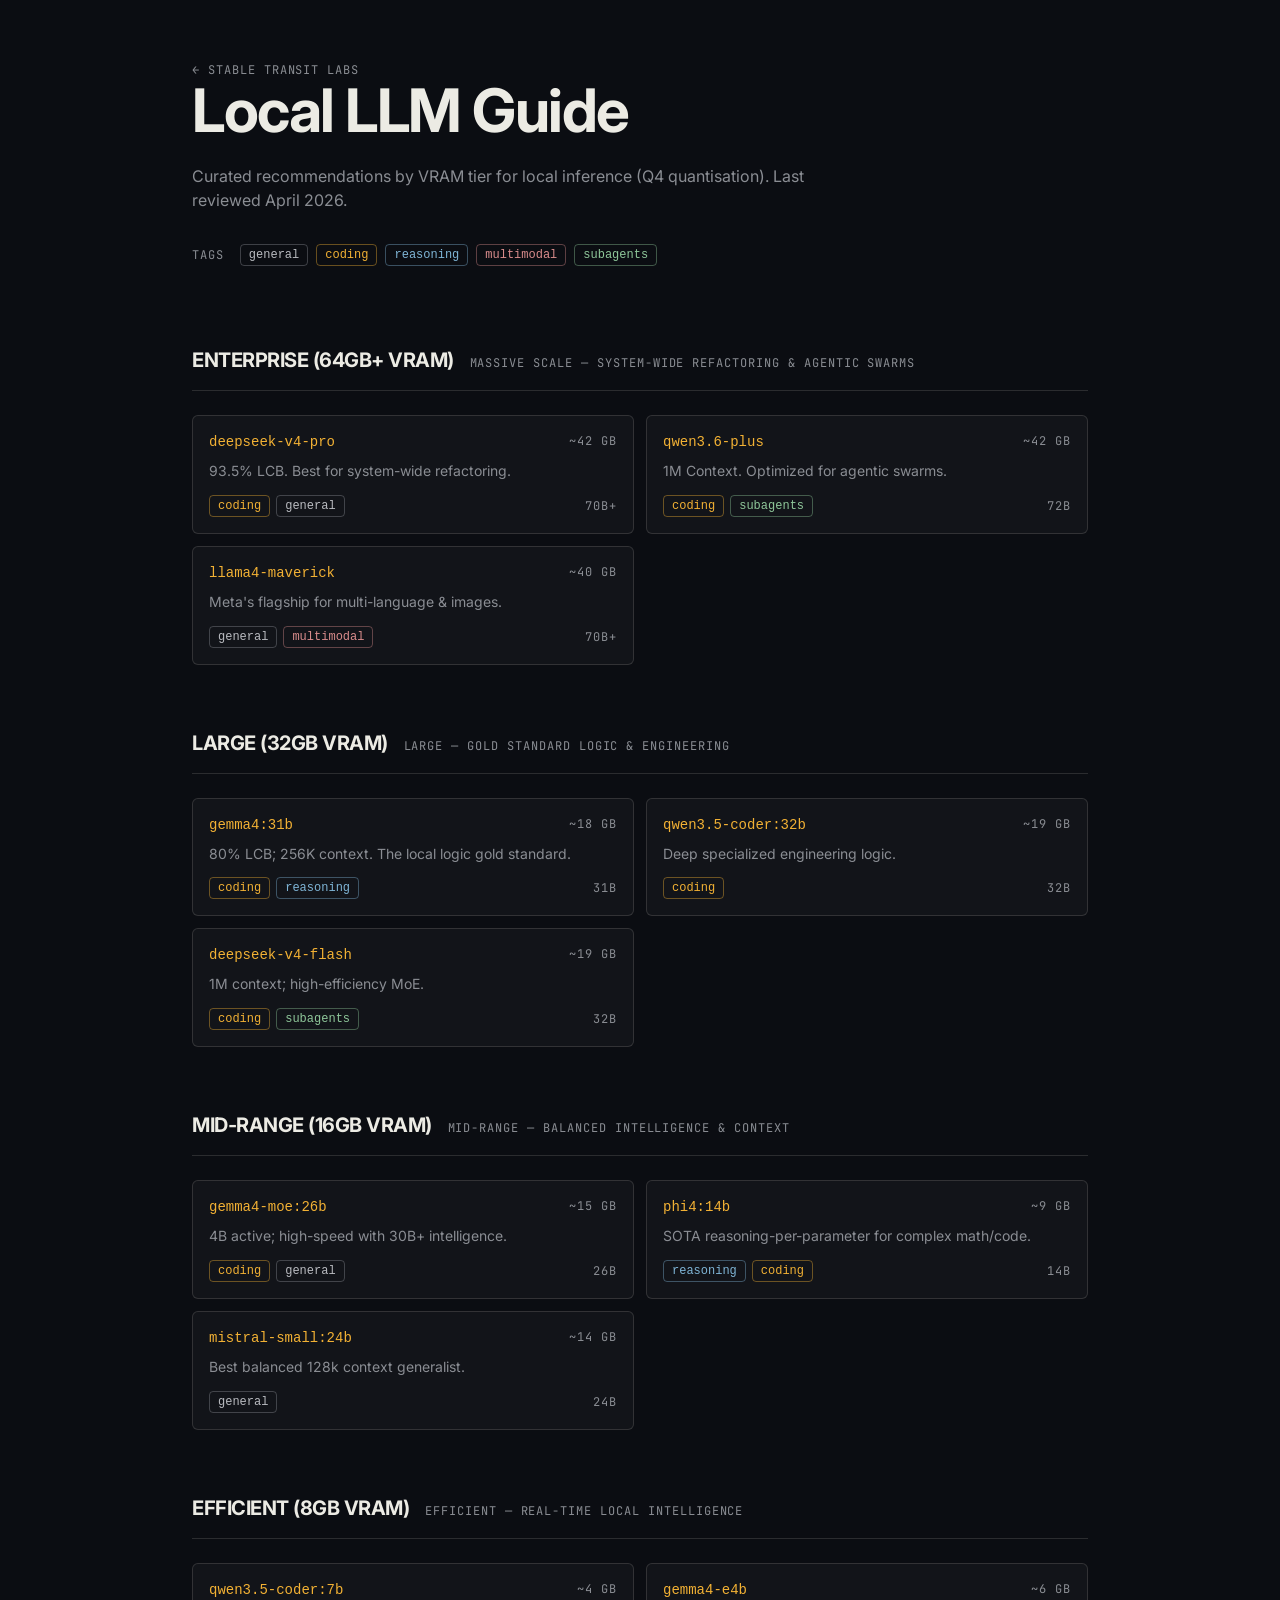
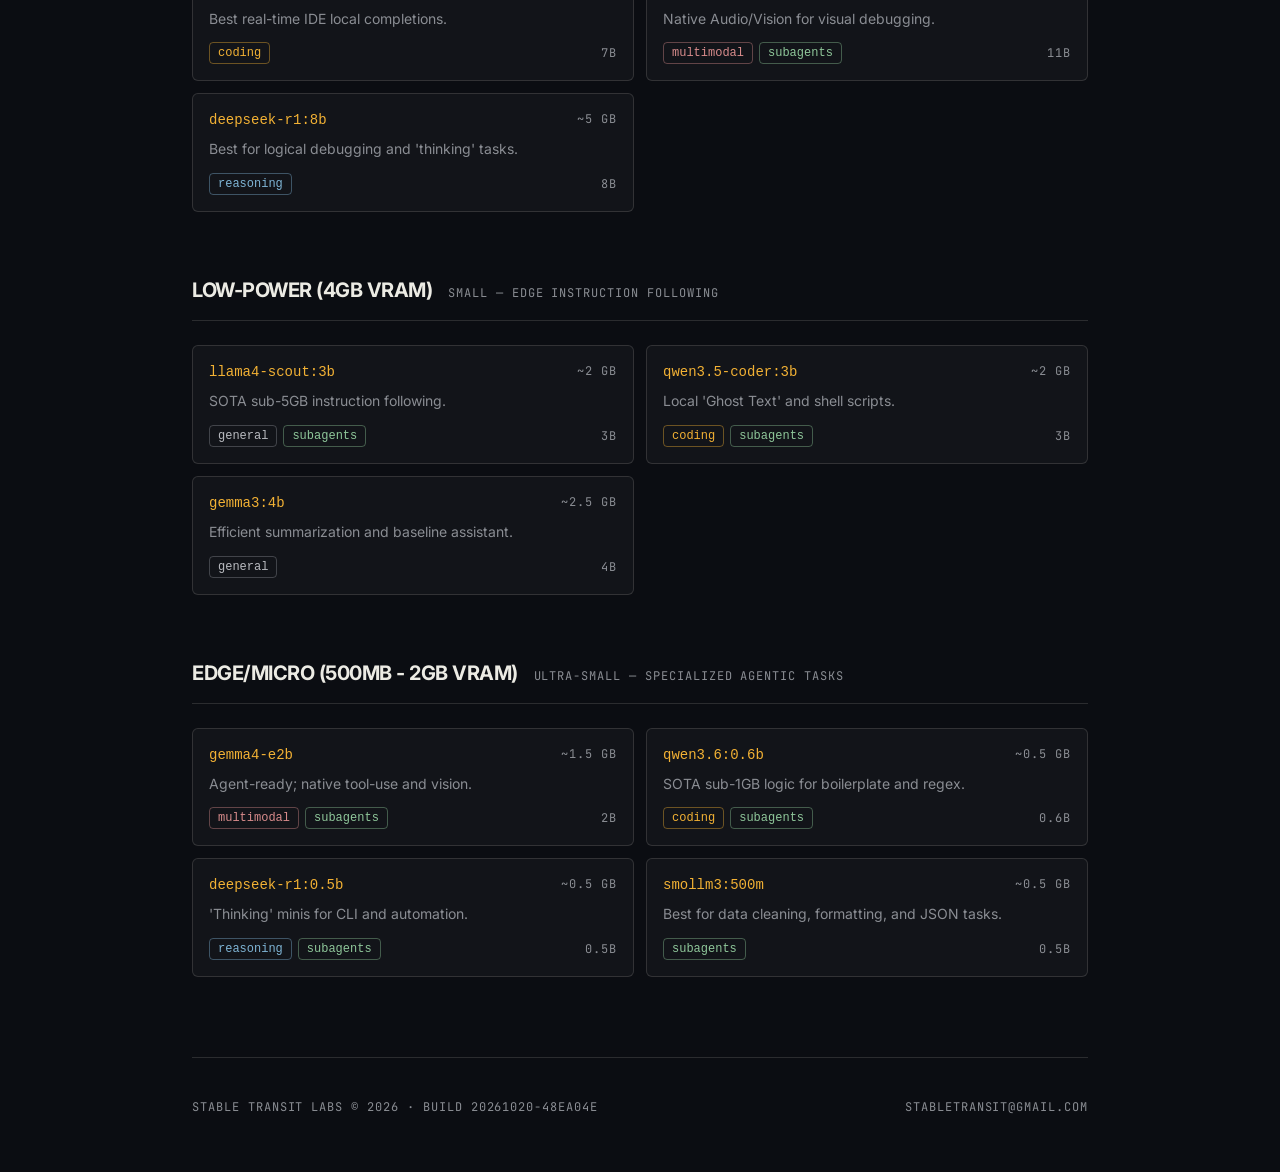
==== guide/index.html @ 754f6720 "deploy: sync from monorepo com-stabletransitlabs/www [ TL;DR ] - small local ai lab front, projects " ====
<!DOCTYPE html><html lang="en"><head><meta name="build" content="20261020-48ea04e"><meta charset="utf-8"><link rel="icon" type="image/svg+xml" href="/favicon.svg"><meta name="viewport" content="width=device-width"><meta name="generator" content="Astro v7.2.0"><title>Local LLM Guide | Stable Transit Labs</title><meta name="description" content="A curated guide to small local language models by VRAM tier, from 0.5 GB edge models to 64 GB+ workstations."><link rel="preconnect" href="https://fonts.googleapis.com"><link rel="preconnect" href="https://fonts.gstatic.com" crossorigin><link href="https://fonts.googleapis.com/css2?family=Inter:wght@400;600;700&family=JetBrains+Mono:wght@400;700&display=swap" rel="stylesheet"><link rel="stylesheet" href="/assets/Base.Bc2Kb2ad.css"></head><body><main class="min-h-screen px-6 py-14"><div class="max-w-4xl mx-auto space-y-20"><header class="space-y-6"><a href="/" class="label hover:text-[var(--amber)]">&larr; Stable Transit Labs</a><h1 class="text-4xl md:text-6xl font-bold tracking-tight">Local LLM Guide</h1><p class="text-[var(--mute)] max-w-2xl">Curated recommendations by VRAM tier for local inference (Q4 quantisation). Last reviewed April 2026.</p><div class="flex flex-wrap items-center gap-2 pt-2"><span class="label mr-2">tags</span><span class="px-2 py-0.5 rounded text-xs font-mono border border-[#8a8d93]/40 text-[#b9bbc0]">general</span><span class="px-2 py-0.5 rounded text-xs font-mono border border-[#f2b134]/40 text-[#f2b134]">coding</span><span class="px-2 py-0.5 rounded text-xs font-mono border border-[#7fb5d6]/40 text-[#7fb5d6]">reasoning</span><span class="px-2 py-0.5 rounded text-xs font-mono border border-[#d98c8c]/40 text-[#d98c8c]">multimodal</span><span class="px-2 py-0.5 rounded text-xs font-mono border border-[#8fc79a]/40 text-[#8fc79a]">subagents</span></div></header><section class="space-y-16"><div class="space-y-6"><div class="flex flex-wrap items-baseline gap-x-4 gap-y-1 border-b border-[var(--line)] pb-4"><h2 class="text-xl font-bold tracking-tight">ENTERPRISE (64GB+ VRAM)</h2><span class="label normal-case">massive scale — system-wide refactoring &amp; agentic swarms</span></div><div class="grid grid-cols-1 md:grid-cols-2 gap-3"><div class="card p-4"><div class="flex items-start justify-between gap-3 mb-2"><code class="font-mono text-sm text-[var(--amber)] break-all">deepseek-v4-pro</code><span class="shrink-0 label">~42 GB</span></div><p class="text-sm text-[var(--mute)] mb-3 leading-relaxed">93.5% LCB. Best for system-wide refactoring.</p><div class="flex items-center justify-between"><div class="flex flex-wrap gap-1.5"><span class="px-2 py-0.5 rounded text-xs font-mono border border-[#f2b134]/40 text-[#f2b134]">coding</span><span class="px-2 py-0.5 rounded text-xs font-mono border border-[#8a8d93]/40 text-[#b9bbc0]">general</span></div><span class="label">70B+</span></div></div><div class="card p-4"><div class="flex items-start justify-between gap-3 mb-2"><code class="font-mono text-sm text-[var(--amber)] break-all">qwen3.6-plus</code><span class="shrink-0 label">~42 GB</span></div><p class="text-sm text-[var(--mute)] mb-3 leading-relaxed">1M Context. Optimized for agentic swarms.</p><div class="flex items-center justify-between"><div class="flex flex-wrap gap-1.5"><span class="px-2 py-0.5 rounded text-xs font-mono border border-[#f2b134]/40 text-[#f2b134]">coding</span><span class="px-2 py-0.5 rounded text-xs font-mono border border-[#8fc79a]/40 text-[#8fc79a]">subagents</span></div><span class="label">72B</span></div></div><div class="card p-4"><div class="flex items-start justify-between gap-3 mb-2"><code class="font-mono text-sm text-[var(--amber)] break-all">llama4-maverick</code><span class="shrink-0 label">~40 GB</span></div><p class="text-sm text-[var(--mute)] mb-3 leading-relaxed">Meta&#39;s flagship for multi-language &amp; images.</p><div class="flex items-center justify-between"><div class="flex flex-wrap gap-1.5"><span class="px-2 py-0.5 rounded text-xs font-mono border border-[#8a8d93]/40 text-[#b9bbc0]">general</span><span class="px-2 py-0.5 rounded text-xs font-mono border border-[#d98c8c]/40 text-[#d98c8c]">multimodal</span></div><span class="label">70B+</span></div></div></div></div><div class="space-y-6"><div class="flex flex-wrap items-baseline gap-x-4 gap-y-1 border-b border-[var(--line)] pb-4"><h2 class="text-xl font-bold tracking-tight">LARGE (32GB VRAM)</h2><span class="label normal-case">large — gold standard logic &amp; engineering</span></div><div class="grid grid-cols-1 md:grid-cols-2 gap-3"><div class="card p-4"><div class="flex items-start justify-between gap-3 mb-2"><code class="font-mono text-sm text-[var(--amber)] break-all">gemma4:31b</code><span class="shrink-0 label">~18 GB</span></div><p class="text-sm text-[var(--mute)] mb-3 leading-relaxed">80% LCB; 256K context. The local logic gold standard.</p><div class="flex items-center justify-between"><div class="flex flex-wrap gap-1.5"><span class="px-2 py-0.5 rounded text-xs font-mono border border-[#f2b134]/40 text-[#f2b134]">coding</span><span class="px-2 py-0.5 rounded text-xs font-mono border border-[#7fb5d6]/40 text-[#7fb5d6]">reasoning</span></div><span class="label">31B</span></div></div><div class="card p-4"><div class="flex items-start justify-between gap-3 mb-2"><code class="font-mono text-sm text-[var(--amber)] break-all">qwen3.5-coder:32b</code><span class="shrink-0 label">~19 GB</span></div><p class="text-sm text-[var(--mute)] mb-3 leading-relaxed">Deep specialized engineering logic.</p><div class="flex items-center justify-between"><div class="flex flex-wrap gap-1.5"><span class="px-2 py-0.5 rounded text-xs font-mono border border-[#f2b134]/40 text-[#f2b134]">coding</span></div><span class="label">32B</span></div></div><div class="card p-4"><div class="flex items-start justify-between gap-3 mb-2"><code class="font-mono text-sm text-[var(--amber)] break-all">deepseek-v4-flash</code><span class="shrink-0 label">~19 GB</span></div><p class="text-sm text-[var(--mute)] mb-3 leading-relaxed">1M context; high-efficiency MoE.</p><div class="flex items-center justify-between"><div class="flex flex-wrap gap-1.5"><span class="px-2 py-0.5 rounded text-xs font-mono border border-[#f2b134]/40 text-[#f2b134]">coding</span><span class="px-2 py-0.5 rounded text-xs font-mono border border-[#8fc79a]/40 text-[#8fc79a]">subagents</span></div><span class="label">32B</span></div></div></div></div><div class="space-y-6"><div class="flex flex-wrap items-baseline gap-x-4 gap-y-1 border-b border-[var(--line)] pb-4"><h2 class="text-xl font-bold tracking-tight">MID-RANGE (16GB VRAM)</h2><span class="label normal-case">mid-range — balanced intelligence &amp; context</span></div><div class="grid grid-cols-1 md:grid-cols-2 gap-3"><div class="card p-4"><div class="flex items-start justify-between gap-3 mb-2"><code class="font-mono text-sm text-[var(--amber)] break-all">gemma4-moe:26b</code><span class="shrink-0 label">~15 GB</span></div><p class="text-sm text-[var(--mute)] mb-3 leading-relaxed">4B active; high-speed with 30B+ intelligence.</p><div class="flex items-center justify-between"><div class="flex flex-wrap gap-1.5"><span class="px-2 py-0.5 rounded text-xs font-mono border border-[#f2b134]/40 text-[#f2b134]">coding</span><span class="px-2 py-0.5 rounded text-xs font-mono border border-[#8a8d93]/40 text-[#b9bbc0]">general</span></div><span class="label">26B</span></div></div><div class="card p-4"><div class="flex items-start justify-between gap-3 mb-2"><code class="font-mono text-sm text-[var(--amber)] break-all">phi4:14b</code><span class="shrink-0 label">~9 GB</span></div><p class="text-sm text-[var(--mute)] mb-3 leading-relaxed">SOTA reasoning-per-parameter for complex math/code.</p><div class="flex items-center justify-between"><div class="flex flex-wrap gap-1.5"><span class="px-2 py-0.5 rounded text-xs font-mono border border-[#7fb5d6]/40 text-[#7fb5d6]">reasoning</span><span class="px-2 py-0.5 rounded text-xs font-mono border border-[#f2b134]/40 text-[#f2b134]">coding</span></div><span class="label">14B</span></div></div><div class="card p-4"><div class="flex items-start justify-between gap-3 mb-2"><code class="font-mono text-sm text-[var(--amber)] break-all">mistral-small:24b</code><span class="shrink-0 label">~14 GB</span></div><p class="text-sm text-[var(--mute)] mb-3 leading-relaxed">Best balanced 128k context generalist.</p><div class="flex items-center justify-between"><div class="flex flex-wrap gap-1.5"><span class="px-2 py-0.5 rounded text-xs font-mono border border-[#8a8d93]/40 text-[#b9bbc0]">general</span></div><span class="label">24B</span></div></div></div></div><div class="space-y-6"><div class="flex flex-wrap items-baseline gap-x-4 gap-y-1 border-b border-[var(--line)] pb-4"><h2 class="text-xl font-bold tracking-tight">EFFICIENT (8GB VRAM)</h2><span class="label normal-case">efficient — real-time local intelligence</span></div><div class="grid grid-cols-1 md:grid-cols-2 gap-3"><div class="card p-4"><div class="flex items-start justify-between gap-3 mb-2"><code class="font-mono text-sm text-[var(--amber)] break-all">qwen3.5-coder:7b</code><span class="shrink-0 label">~4 GB</span></div><p class="text-sm text-[var(--mute)] mb-3 leading-relaxed">Best real-time IDE local completions.</p><div class="flex items-center justify-between"><div class="flex flex-wrap gap-1.5"><span class="px-2 py-0.5 rounded text-xs font-mono border border-[#f2b134]/40 text-[#f2b134]">coding</span></div><span class="label">7B</span></div></div><div class="card p-4"><div class="flex items-start justify-between gap-3 mb-2"><code class="font-mono text-sm text-[var(--amber)] break-all">gemma4-e4b</code><span class="shrink-0 label">~6 GB</span></div><p class="text-sm text-[var(--mute)] mb-3 leading-relaxed">Native Audio/Vision for visual debugging.</p><div class="flex items-center justify-between"><div class="flex flex-wrap gap-1.5"><span class="px-2 py-0.5 rounded text-xs font-mono border border-[#d98c8c]/40 text-[#d98c8c]">multimodal</span><span class="px-2 py-0.5 rounded text-xs font-mono border border-[#8fc79a]/40 text-[#8fc79a]">subagents</span></div><span class="label">11B</span></div></div><div class="card p-4"><div class="flex items-start justify-between gap-3 mb-2"><code class="font-mono text-sm text-[var(--amber)] break-all">deepseek-r1:8b</code><span class="shrink-0 label">~5 GB</span></div><p class="text-sm text-[var(--mute)] mb-3 leading-relaxed">Best for logical debugging and &#39;thinking&#39; tasks.</p><div class="flex items-center justify-between"><div class="flex flex-wrap gap-1.5"><span class="px-2 py-0.5 rounded text-xs font-mono border border-[#7fb5d6]/40 text-[#7fb5d6]">reasoning</span></div><span class="label">8B</span></div></div></div></div><div class="space-y-6"><div class="flex flex-wrap items-baseline gap-x-4 gap-y-1 border-b border-[var(--line)] pb-4"><h2 class="text-xl font-bold tracking-tight">LOW-POWER (4GB VRAM)</h2><span class="label normal-case">small — edge instruction following</span></div><div class="grid grid-cols-1 md:grid-cols-2 gap-3"><div class="card p-4"><div class="flex items-start justify-between gap-3 mb-2"><code class="font-mono text-sm text-[var(--amber)] break-all">llama4-scout:3b</code><span class="shrink-0 label">~2 GB</span></div><p class="text-sm text-[var(--mute)] mb-3 leading-relaxed">SOTA sub-5GB instruction following.</p><div class="flex items-center justify-between"><div class="flex flex-wrap gap-1.5"><span class="px-2 py-0.5 rounded text-xs font-mono border border-[#8a8d93]/40 text-[#b9bbc0]">general</span><span class="px-2 py-0.5 rounded text-xs font-mono border border-[#8fc79a]/40 text-[#8fc79a]">subagents</span></div><span class="label">3B</span></div></div><div class="card p-4"><div class="flex items-start justify-between gap-3 mb-2"><code class="font-mono text-sm text-[var(--amber)] break-all">qwen3.5-coder:3b</code><span class="shrink-0 label">~2 GB</span></div><p class="text-sm text-[var(--mute)] mb-3 leading-relaxed">Local &#39;Ghost Text&#39; and shell scripts.</p><div class="flex items-center justify-between"><div class="flex flex-wrap gap-1.5"><span class="px-2 py-0.5 rounded text-xs font-mono border border-[#f2b134]/40 text-[#f2b134]">coding</span><span class="px-2 py-0.5 rounded text-xs font-mono border border-[#8fc79a]/40 text-[#8fc79a]">subagents</span></div><span class="label">3B</span></div></div><div class="card p-4"><div class="flex items-start justify-between gap-3 mb-2"><code class="font-mono text-sm text-[var(--amber)] break-all">gemma3:4b</code><span class="shrink-0 label">~2.5 GB</span></div><p class="text-sm text-[var(--mute)] mb-3 leading-relaxed">Efficient summarization and baseline assistant.</p><div class="flex items-center justify-between"><div class="flex flex-wrap gap-1.5"><span class="px-2 py-0.5 rounded text-xs font-mono border border-[#8a8d93]/40 text-[#b9bbc0]">general</span></div><span class="label">4B</span></div></div></div></div><div class="space-y-6"><div class="flex flex-wrap items-baseline gap-x-4 gap-y-1 border-b border-[var(--line)] pb-4"><h2 class="text-xl font-bold tracking-tight">EDGE/MICRO (500MB - 2GB VRAM)</h2><span class="label normal-case">ultra-small — specialized agentic tasks</span></div><div class="grid grid-cols-1 md:grid-cols-2 gap-3"><div class="card p-4"><div class="flex items-start justify-between gap-3 mb-2"><code class="font-mono text-sm text-[var(--amber)] break-all">gemma4-e2b</code><span class="shrink-0 label">~1.5 GB</span></div><p class="text-sm text-[var(--mute)] mb-3 leading-relaxed">Agent-ready; native tool-use and vision.</p><div class="flex items-center justify-between"><div class="flex flex-wrap gap-1.5"><span class="px-2 py-0.5 rounded text-xs font-mono border border-[#d98c8c]/40 text-[#d98c8c]">multimodal</span><span class="px-2 py-0.5 rounded text-xs font-mono border border-[#8fc79a]/40 text-[#8fc79a]">subagents</span></div><span class="label">2B</span></div></div><div class="card p-4"><div class="flex items-start justify-between gap-3 mb-2"><code class="font-mono text-sm text-[var(--amber)] break-all">qwen3.6:0.6b</code><span class="shrink-0 label">~0.5 GB</span></div><p class="text-sm text-[var(--mute)] mb-3 leading-relaxed">SOTA sub-1GB logic for boilerplate and regex.</p><div class="flex items-center justify-between"><div class="flex flex-wrap gap-1.5"><span class="px-2 py-0.5 rounded text-xs font-mono border border-[#f2b134]/40 text-[#f2b134]">coding</span><span class="px-2 py-0.5 rounded text-xs font-mono border border-[#8fc79a]/40 text-[#8fc79a]">subagents</span></div><span class="label">0.6B</span></div></div><div class="card p-4"><div class="flex items-start justify-between gap-3 mb-2"><code class="font-mono text-sm text-[var(--amber)] break-all">deepseek-r1:0.5b</code><span class="shrink-0 label">~0.5 GB</span></div><p class="text-sm text-[var(--mute)] mb-3 leading-relaxed">&#39;Thinking&#39; minis for CLI and automation.</p><div class="flex items-center justify-between"><div class="flex flex-wrap gap-1.5"><span class="px-2 py-0.5 rounded text-xs font-mono border border-[#7fb5d6]/40 text-[#7fb5d6]">reasoning</span><span class="px-2 py-0.5 rounded text-xs font-mono border border-[#8fc79a]/40 text-[#8fc79a]">subagents</span></div><span class="label">0.5B</span></div></div><div class="card p-4"><div class="flex items-start justify-between gap-3 mb-2"><code class="font-mono text-sm text-[var(--amber)] break-all">smollm3:500m</code><span class="shrink-0 label">~0.5 GB</span></div><p class="text-sm text-[var(--mute)] mb-3 leading-relaxed">Best for data cleaning, formatting, and JSON tasks.</p><div class="flex items-center justify-between"><div class="flex flex-wrap gap-1.5"><span class="px-2 py-0.5 rounded text-xs font-mono border border-[#8fc79a]/40 text-[#8fc79a]">subagents</span></div><span class="label">0.5B</span></div></div></div></div></section><footer class="pt-10 border-t border-[var(--line)] flex flex-wrap items-baseline justify-between gap-3"><span class="label">Stable Transit Labs &copy; 2026 &middot; build 20261020-48ea04e</span><a href="mailto:stabletransit@gmail.com" class="label hover:text-[var(--amber)]">stabletransit@gmail.com</a></footer></div></main></body></html>
---- assets/Base.Bc2Kb2ad.css ----
/*! tailwindcss v4.3.3 | MIT License | https://tailwindcss.com */
@layer properties{@supports (((-webkit-hyphens:none)) and (not (margin-trim:inline))) or ((-moz-orient:inline) and (not (color:rgb(from red r g b)))){*,:before,:after,::backdrop{--tw-space-y-reverse:0;--tw-border-style:solid;--tw-leading:initial;--tw-font-weight:initial;--tw-tracking:initial}}}@layer theme{:root,:host{--font-sans:-apple-system, BlinkMacSystemFont, "Segoe UI", Roboto, "Helvetica Neue", "Noto Sans", Arial, sans-serif, "Apple Color Emoji", "Segoe UI Emoji", "Segoe UI Symbol", "Noto Color Emoji";--font-mono:ui-monospace, SFMono-Regular, Menlo, Monaco, Consolas, "Liberation Mono", "Courier New", monospace;--spacing:.25rem;--container-md:28rem;--container-2xl:42rem;--container-4xl:56rem;--text-xs:.75rem;--text-xs--line-height:calc(1 / .75);--text-sm:.875rem;--text-sm--line-height:calc(1.25 / .875);--text-lg:1.125rem;--text-lg--line-height:calc(1.75 / 1.125);--text-xl:1.25rem;--text-xl--line-height:calc(1.75 / 1.25);--text-2xl:1.5rem;--text-2xl--line-height:calc(2 / 1.5);--text-4xl:2.25rem;--text-4xl--line-height:calc(2.5 / 2.25);--text-5xl:3rem;--text-5xl--line-height:1;--text-6xl:3.75rem;--text-6xl--line-height:1;--text-7xl:4.5rem;--text-7xl--line-height:1;--font-weight-bold:700;--tracking-tight:-.025em;--leading-relaxed:1.625;--default-font-family:var(--font-sans);--default-mono-font-family:var(--font-mono)}}@layer base{*,:after,:before,::backdrop{box-sizing:border-box;border:0 solid;margin:0;padding:0}::file-selector-button{box-sizing:border-box;border:0 solid;margin:0;padding:0}html,:host{-webkit-text-size-adjust:100%;tab-size:4;line-height:1.5;font-family:var(--default-font-family,-apple-system, BlinkMacSystemFont, "Segoe UI", Roboto, "Helvetica Neue", "Noto Sans", Arial, sans-serif, "Apple Color Emoji", "Segoe UI Emoji", "Segoe UI Symbol", "Noto Color Emoji");font-feature-settings:var(--default-font-feature-settings,normal);font-variation-settings:var(--default-font-variation-settings,normal);-webkit-tap-highlight-color:transparent}hr{height:0;color:inherit;border-top-width:1px}abbr:where([title]){text-decoration:underline dotted}h1,h2,h3,h4,h5,h6{font-size:inherit;font-weight:inherit}a{color:inherit;-webkit-text-decoration:inherit;-webkit-text-decoration:inherit;-webkit-text-decoration:inherit;text-decoration:inherit}b,strong{font-weight:bolder}code,kbd,samp,pre{font-family:var(--default-mono-font-family,ui-monospace, SFMono-Regular, Menlo, Monaco, Consolas, "Liberation Mono", "Courier New", monospace);font-feature-settings:var(--default-mono-font-feature-settings,normal);font-variation-settings:var(--default-mono-font-variation-settings,normal);font-size:1em}small{font-size:80%}sub,sup{vertical-align:baseline;font-size:75%;line-height:0;position:relative}sub{bottom:-.25em}sup{top:-.5em}table{text-indent:0;border-color:inherit;border-collapse:collapse}:-moz-focusring:where(:not(iframe)){outline:auto}progress{vertical-align:baseline}summary{display:list-item}ol,ul,menu{list-style:none}img,svg,video,canvas,audio,iframe,embed,object{vertical-align:middle;display:block}img,video{max-width:100%;height:auto}button,input,select,optgroup,textarea{font:inherit;font-feature-settings:inherit;font-variation-settings:inherit;letter-spacing:inherit;color:inherit;opacity:1;background-color:#0000;border-radius:0}::file-selector-button{font:inherit;font-feature-settings:inherit;font-variation-settings:inherit;letter-spacing:inherit;color:inherit;opacity:1;background-color:#0000;border-radius:0}:where(select:is([multiple],[size])) optgroup{font-weight:bolder}:where(select:is([multiple],[size])) optgroup option{padding-inline-start:20px}::file-selector-button{margin-inline-end:4px}::placeholder{opacity:1}@supports (not ((-webkit-appearance:-apple-pay-button))) or (contain-intrinsic-size:1px){::placeholder{color:currentColor}@supports (color:color-mix(in lab, red, red)){::placeholder{color:color-mix(in oklab, currentcolor 50%, transparent)}}}textarea{resize:vertical}::-webkit-search-decoration{-webkit-appearance:none}::-webkit-date-and-time-value{min-height:1lh;text-align:inherit}::-webkit-datetime-edit{display:inline-flex}::-webkit-datetime-edit-fields-wrapper{padding:0}::-webkit-datetime-edit{padding-block:0}::-webkit-datetime-edit-year-field{padding-block:0}::-webkit-datetime-edit-month-field{padding-block:0}::-webkit-datetime-edit-day-field{padding-block:0}::-webkit-datetime-edit-hour-field{padding-block:0}::-webkit-datetime-edit-minute-field{padding-block:0}::-webkit-datetime-edit-second-field{padding-block:0}::-webkit-datetime-edit-millisecond-field{padding-block:0}::-webkit-datetime-edit-meridiem-field{padding-block:0}::-webkit-calendar-picker-indicator{line-height:1}:-moz-ui-invalid{box-shadow:none}button,input:where([type=button],[type=reset],[type=submit]){appearance:button}::file-selector-button{appearance:button}::-webkit-inner-spin-button{height:auto}::-webkit-outer-spin-button{height:auto}[hidden]:where(:not([hidden=until-found])){display:none!important}}@layer components;@layer utilities{.static{position:static}.mx-auto{margin-inline:auto}.mr-2{margin-right:calc(var(--spacing) * 2)}.mb-1{margin-bottom:var(--spacing)}.mb-2{margin-bottom:calc(var(--spacing) * 2)}.mb-3{margin-bottom:calc(var(--spacing) * 3)}.block{display:block}.flex{display:flex}.grid{display:grid}.h-6{height:calc(var(--spacing) * 6)}.min-h-\[50vh\]{min-height:50vh}.min-h-screen{min-height:100vh}.w-10{width:calc(var(--spacing) * 10)}.max-w-2xl{max-width:var(--container-2xl)}.max-w-4xl{max-width:var(--container-4xl)}.max-w-md{max-width:var(--container-md)}.shrink-0{flex-shrink:0}.grid-cols-1{grid-template-columns:repeat(1,minmax(0,1fr))}.flex-col{flex-direction:column}.flex-wrap{flex-wrap:wrap}.items-baseline{align-items:baseline}.items-center{align-items:center}.items-start{align-items:flex-start}.justify-between{justify-content:space-between}.justify-center{justify-content:center}.gap-1\.5{gap:calc(var(--spacing) * 1.5)}.gap-2{gap:calc(var(--spacing) * 2)}.gap-3{gap:calc(var(--spacing) * 3)}:where(.space-y-2>:not(:last-child)){--tw-space-y-reverse:0;margin-block-start:calc(calc(var(--spacing) * 2) * var(--tw-space-y-reverse));margin-block-end:calc(calc(var(--spacing) * 2) * calc(1 - var(--tw-space-y-reverse)))}:where(.space-y-6>:not(:last-child)){--tw-space-y-reverse:0;margin-block-start:calc(calc(var(--spacing) * 6) * var(--tw-space-y-reverse));margin-block-end:calc(calc(var(--spacing) * 6) * calc(1 - var(--tw-space-y-reverse)))}:where(.space-y-8>:not(:last-child)){--tw-space-y-reverse:0;margin-block-start:calc(calc(var(--spacing) * 8) * var(--tw-space-y-reverse));margin-block-end:calc(calc(var(--spacing) * 8) * calc(1 - var(--tw-space-y-reverse)))}:where(.space-y-10>:not(:last-child)){--tw-space-y-reverse:0;margin-block-start:calc(calc(var(--spacing) * 10) * var(--tw-space-y-reverse));margin-block-end:calc(calc(var(--spacing) * 10) * calc(1 - var(--tw-space-y-reverse)))}:where(.space-y-16>:not(:last-child)){--tw-space-y-reverse:0;margin-block-start:calc(calc(var(--spacing) * 16) * var(--tw-space-y-reverse));margin-block-end:calc(calc(var(--spacing) * 16) * calc(1 - var(--tw-space-y-reverse)))}:where(.space-y-20>:not(:last-child)){--tw-space-y-reverse:0;margin-block-start:calc(calc(var(--spacing) * 20) * var(--tw-space-y-reverse));margin-block-end:calc(calc(var(--spacing) * 20) * calc(1 - var(--tw-space-y-reverse)))}.gap-x-4{column-gap:calc(var(--spacing) * 4)}.gap-y-1{row-gap:var(--spacing)}.rounded{border-radius:.25rem}.border{border-style:var(--tw-border-style);border-width:1px}.border-t{border-top-style:var(--tw-border-style);border-top-width:1px}.border-b{border-bottom-style:var(--tw-border-style);border-bottom-width:1px}.border-\[\#7fb5d6\]\/40{border-color:oklab(74.7503% -.0414584 -.0612873/.4)}.border-\[\#8a8d93\]\/40{border-color:oklab(64.2819% -.000918329 -.00953507/.4)}.border-\[\#8fc79a\]\/40{border-color:oklab(77.8735% -.0748173 .0430609/.4)}.border-\[\#d98c8c\]\/40{border-color:oklab(71.862% .0888776 .0317183/.4)}.border-\[\#f2b134\]\/40{border-color:oklab(80.1527% .029151 .148427/.4)}.border-\[var\(--line\)\]{border-color:var(--line)}.p-4{padding:calc(var(--spacing) * 4)}.px-2{padding-inline:calc(var(--spacing) * 2)}.px-6{padding-inline:calc(var(--spacing) * 6)}.py-0\.5{padding-block:calc(var(--spacing) * .5)}.py-14{padding-block:calc(var(--spacing) * 14)}.pt-2{padding-top:calc(var(--spacing) * 2)}.pt-10{padding-top:calc(var(--spacing) * 10)}.pb-4{padding-bottom:calc(var(--spacing) * 4)}.font-mono{font-family:var(--font-mono)}.\!text-sm{font-size:var(--text-sm)!important;line-height:var(--tw-leading,var(--text-sm--line-height))!important}.text-2xl{font-size:var(--text-2xl);line-height:var(--tw-leading,var(--text-2xl--line-height))}.text-4xl{font-size:var(--text-4xl);line-height:var(--tw-leading,var(--text-4xl--line-height))}.text-5xl{font-size:var(--text-5xl);line-height:var(--tw-leading,var(--text-5xl--line-height))}.text-lg{font-size:var(--text-lg);line-height:var(--tw-leading,var(--text-lg--line-height))}.text-sm{font-size:var(--text-sm);line-height:var(--tw-leading,var(--text-sm--line-height))}.text-xl{font-size:var(--text-xl);line-height:var(--tw-leading,var(--text-xl--line-height))}.text-xs{font-size:var(--text-xs);line-height:var(--tw-leading,var(--text-xs--line-height))}.leading-\[1\.05\]{--tw-leading:1.05;line-height:1.05}.leading-relaxed{--tw-leading:var(--leading-relaxed);line-height:var(--leading-relaxed)}.font-bold{--tw-font-weight:var(--font-weight-bold);font-weight:var(--font-weight-bold)}.tracking-tight{--tw-tracking:var(--tracking-tight);letter-spacing:var(--tracking-tight)}.break-all{word-break:break-all}.\!text-\[var\(--paper\)\]{color:var(--paper)!important}.text-\[\#7fb5d6\]{color:#7fb5d6}.text-\[\#8fc79a\]{color:#8fc79a}.text-\[\#b9bbc0\]{color:#b9bbc0}.text-\[\#d98c8c\]{color:#d98c8c}.text-\[\#f2b134\]{color:#f2b134}.text-\[var\(--amber\)\]{color:var(--amber)}.text-\[var\(--mute\)\]{color:var(--mute)}.normal-case{text-transform:none}@media (hover:hover){.group-hover\:text-\[var\(--amber\)\]:is(:where(.group):hover *),.hover\:text-\[var\(--amber\)\]:hover{color:var(--amber)}}@media (width>=48rem){.md\:grid-cols-2{grid-template-columns:repeat(2,minmax(0,1fr))}.md\:text-6xl{font-size:var(--text-6xl);line-height:var(--tw-leading,var(--text-6xl--line-height))}.md\:text-7xl{font-size:var(--text-7xl);line-height:var(--tw-leading,var(--text-7xl--line-height))}}}:root{--ink:#0b0d12;--paper:#ecebe4;--mute:#8a8d93;--line:#ecebe424;--amber:#f2b134;--mono:"JetBrains Mono", ui-monospace, "SF Mono", Menlo, monospace}body{background-color:var(--ink);color:var(--paper);font-family:Inter,system-ui,-apple-system,sans-serif}.label{font-family:var(--mono);letter-spacing:.08em;text-transform:uppercase;color:var(--mute);font-size:.75rem}.card{border:1px solid var(--line);background:#ecebe408;border-radius:6px;transition:border-color .15s}.card:hover{border-color:var(--amber)}.route{border-left:2px solid var(--amber);margin-left:7px;position:relative}.route>li{padding:0 0 2.25rem 2rem;position:relative}.route>li:last-child{padding-bottom:0}.route>li:before{content:"";background:var(--ink);border:2px solid var(--amber);border-radius:50%;width:14px;height:14px;position:absolute;top:.3rem;left:-8px}.route>li:hover:before{background:var(--amber)}.route-quiet{border-left:2px dashed var(--line)}.route-quiet>li:before{border-color:var(--mute)}.route-quiet>li:hover:before{background:var(--mute)}@property --tw-space-y-reverse{syntax:"*";inherits:false;initial-value:0}@property --tw-border-style{syntax:"*";inherits:false;initial-value:solid}@property --tw-leading{syntax:"*";inherits:false}@property --tw-font-weight{syntax:"*";inherits:false}@property --tw-tracking{syntax:"*";inherits:false}
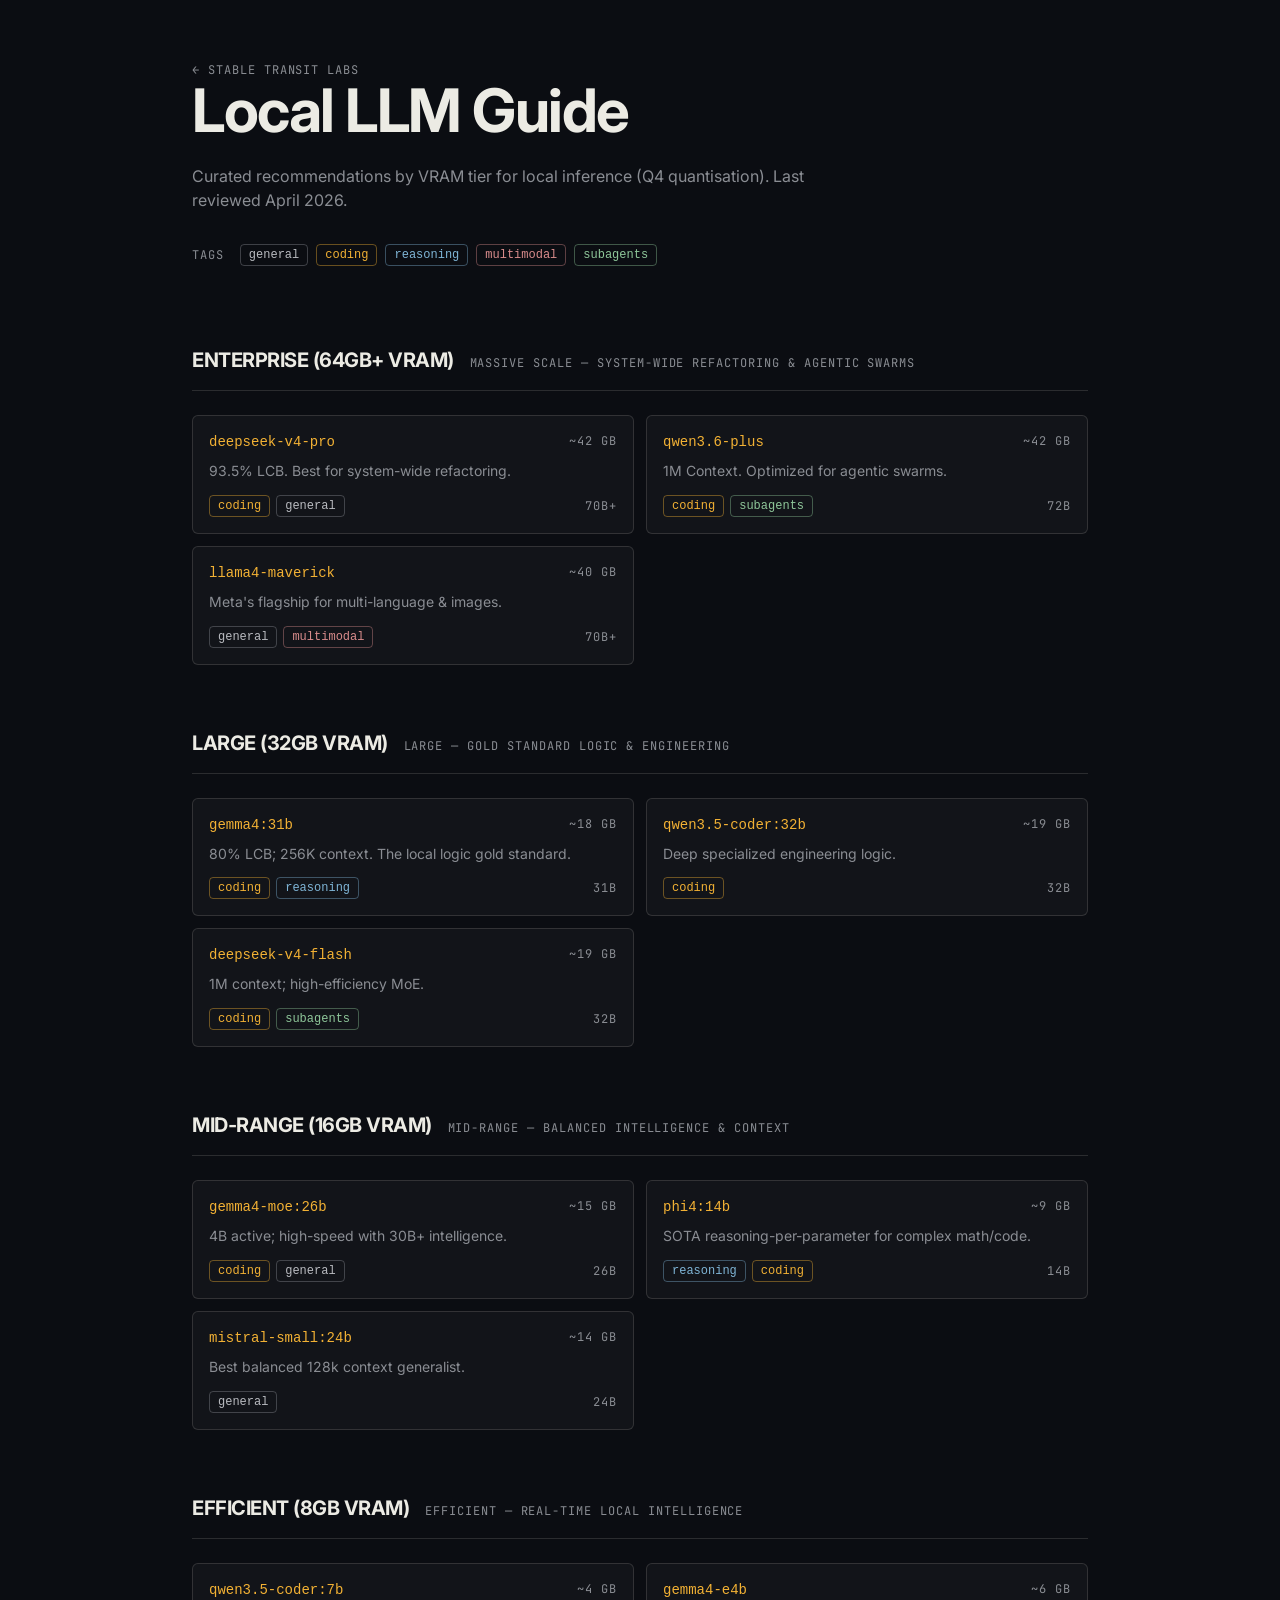
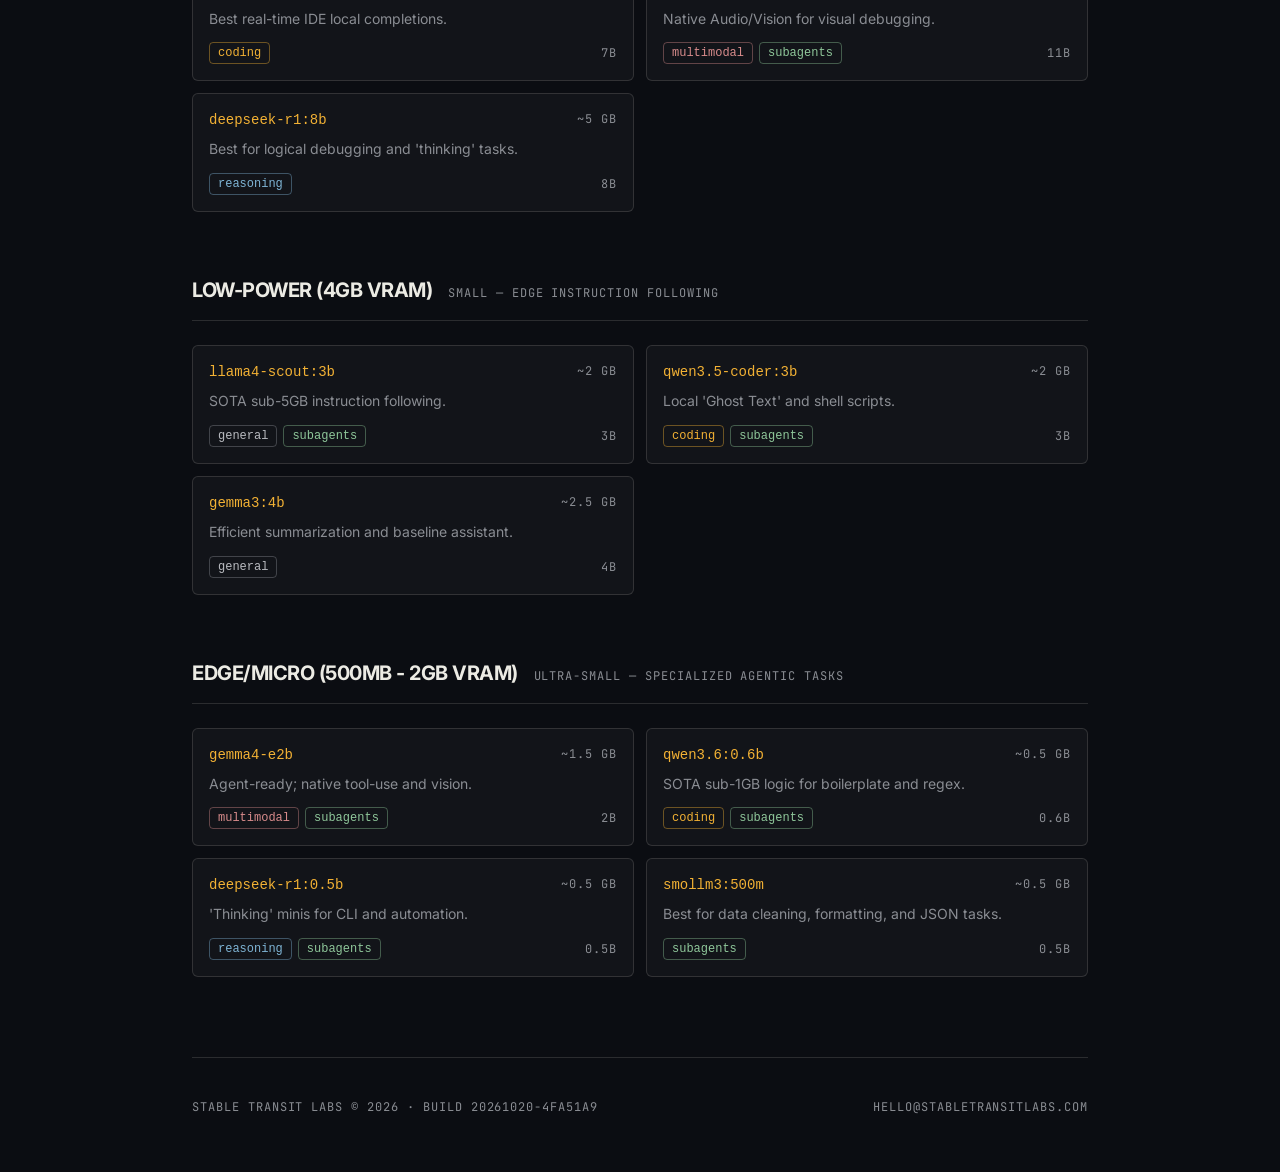
==== commit 51ac7ebf: "deploy: sync from monorepo com-stabletransitlabs/www [ TL;DR ] - footer contact is hello@stabletrans" ====
--- a/guide/index.html
+++ b/guide/index.html
@@ -1 +1 @@
-<!DOCTYPE html><html lang="en"><head><meta name="build" content="20261020-48ea04e"><meta charset="utf-8"><link rel="icon" type="image/svg+xml" href="/favicon.svg"><meta name="viewport" content="width=device-width"><meta name="generator" content="Astro v7.2.0"><title>Local LLM Guide | Stable Transit Labs</title><meta name="description" content="A curated guide to small local language models by VRAM tier, from 0.5 GB edge models to 64 GB+ workstations."><link rel="preconnect" href="https://fonts.googleapis.com"><link rel="preconnect" href="https://fonts.gstatic.com" crossorigin><link href="https://fonts.googleapis.com/css2?family=Inter:wght@400;600;700&family=JetBrains+Mono:wght@400;700&display=swap" rel="stylesheet"><link rel="stylesheet" href="/assets/Base.Bc2Kb2ad.css"></head><body><main class="min-h-screen px-6 py-14"><div class="max-w-4xl mx-auto space-y-20"><header class="space-y-6"><a href="/" class="label hover:text-[var(--amber)]">&larr; Stable Transit Labs</a><h1 class="text-4xl md:text-6xl font-bold tracking-tight">Local LLM Guide</h1><p class="text-[var(--mute)] max-w-2xl">Curated recommendations by VRAM tier for local inference (Q4 quantisation). Last reviewed April 2026.</p><div class="flex flex-wrap items-center gap-2 pt-2"><span class="label mr-2">tags</span><span class="px-2 py-0.5 rounded text-xs font-mono border border-[#8a8d93]/40 text-[#b9bbc0]">general</span><span class="px-2 py-0.5 rounded text-xs font-mono border border-[#f2b134]/40 text-[#f2b134]">coding</span><span class="px-2 py-0.5 rounded text-xs font-mono border border-[#7fb5d6]/40 text-[#7fb5d6]">reasoning</span><span class="px-2 py-0.5 rounded text-xs font-mono border border-[#d98c8c]/40 text-[#d98c8c]">multimodal</span><span class="px-2 py-0.5 rounded text-xs font-mono border border-[#8fc79a]/40 text-[#8fc79a]">subagents</span></div></header><section class="space-y-16"><div class="space-y-6"><div class="flex flex-wrap items-baseline gap-x-4 gap-y-1 border-b border-[var(--line)] pb-4"><h2 class="text-xl font-bold tracking-tight">ENTERPRISE (64GB+ VRAM)</h2><span class="label normal-case">massive scale — system-wide refactoring &amp; agentic swarms</span></div><div class="grid grid-cols-1 md:grid-cols-2 gap-3"><div class="card p-4"><div class="flex items-start justify-between gap-3 mb-2"><code class="font-mono text-sm text-[var(--amber)] break-all">deepseek-v4-pro</code><span class="shrink-0 label">~42 GB</span></div><p class="text-sm text-[var(--mute)] mb-3 leading-relaxed">93.5% LCB. Best for system-wide refactoring.</p><div class="flex items-center justify-between"><div class="flex flex-wrap gap-1.5"><span class="px-2 py-0.5 rounded text-xs font-mono border border-[#f2b134]/40 text-[#f2b134]">coding</span><span class="px-2 py-0.5 rounded text-xs font-mono border border-[#8a8d93]/40 text-[#b9bbc0]">general</span></div><span class="label">70B+</span></div></div><div class="card p-4"><div class="flex items-start justify-between gap-3 mb-2"><code class="font-mono text-sm text-[var(--amber)] break-all">qwen3.6-plus</code><span class="shrink-0 label">~42 GB</span></div><p class="text-sm text-[var(--mute)] mb-3 leading-relaxed">1M Context. Optimized for agentic swarms.</p><div class="flex items-center justify-between"><div class="flex flex-wrap gap-1.5"><span class="px-2 py-0.5 rounded text-xs font-mono border border-[#f2b134]/40 text-[#f2b134]">coding</span><span class="px-2 py-0.5 rounded text-xs font-mono border border-[#8fc79a]/40 text-[#8fc79a]">subagents</span></div><span class="label">72B</span></div></div><div class="card p-4"><div class="flex items-start justify-between gap-3 mb-2"><code class="font-mono text-sm text-[var(--amber)] break-all">llama4-maverick</code><span class="shrink-0 label">~40 GB</span></div><p class="text-sm text-[var(--mute)] mb-3 leading-relaxed">Meta&#39;s flagship for multi-language &amp; images.</p><div class="flex items-center justify-between"><div class="flex flex-wrap gap-1.5"><span class="px-2 py-0.5 rounded text-xs font-mono border border-[#8a8d93]/40 text-[#b9bbc0]">general</span><span class="px-2 py-0.5 rounded text-xs font-mono border border-[#d98c8c]/40 text-[#d98c8c]">multimodal</span></div><span class="label">70B+</span></div></div></div></div><div class="space-y-6"><div class="flex flex-wrap items-baseline gap-x-4 gap-y-1 border-b border-[var(--line)] pb-4"><h2 class="text-xl font-bold tracking-tight">LARGE (32GB VRAM)</h2><span class="label normal-case">large — gold standard logic &amp; engineering</span></div><div class="grid grid-cols-1 md:grid-cols-2 gap-3"><div class="card p-4"><div class="flex items-start justify-between gap-3 mb-2"><code class="font-mono text-sm text-[var(--amber)] break-all">gemma4:31b</code><span class="shrink-0 label">~18 GB</span></div><p class="text-sm text-[var(--mute)] mb-3 leading-relaxed">80% LCB; 256K context. The local logic gold standard.</p><div class="flex items-center justify-between"><div class="flex flex-wrap gap-1.5"><span class="px-2 py-0.5 rounded text-xs font-mono border border-[#f2b134]/40 text-[#f2b134]">coding</span><span class="px-2 py-0.5 rounded text-xs font-mono border border-[#7fb5d6]/40 text-[#7fb5d6]">reasoning</span></div><span class="label">31B</span></div></div><div class="card p-4"><div class="flex items-start justify-between gap-3 mb-2"><code class="font-mono text-sm text-[var(--amber)] break-all">qwen3.5-coder:32b</code><span class="shrink-0 label">~19 GB</span></div><p class="text-sm text-[var(--mute)] mb-3 leading-relaxed">Deep specialized engineering logic.</p><div class="flex items-center justify-between"><div class="flex flex-wrap gap-1.5"><span class="px-2 py-0.5 rounded text-xs font-mono border border-[#f2b134]/40 text-[#f2b134]">coding</span></div><span class="label">32B</span></div></div><div class="card p-4"><div class="flex items-start justify-between gap-3 mb-2"><code class="font-mono text-sm text-[var(--amber)] break-all">deepseek-v4-flash</code><span class="shrink-0 label">~19 GB</span></div><p class="text-sm text-[var(--mute)] mb-3 leading-relaxed">1M context; high-efficiency MoE.</p><div class="flex items-center justify-between"><div class="flex flex-wrap gap-1.5"><span class="px-2 py-0.5 rounded text-xs font-mono border border-[#f2b134]/40 text-[#f2b134]">coding</span><span class="px-2 py-0.5 rounded text-xs font-mono border border-[#8fc79a]/40 text-[#8fc79a]">subagents</span></div><span class="label">32B</span></div></div></div></div><div class="space-y-6"><div class="flex flex-wrap items-baseline gap-x-4 gap-y-1 border-b border-[var(--line)] pb-4"><h2 class="text-xl font-bold tracking-tight">MID-RANGE (16GB VRAM)</h2><span class="label normal-case">mid-range — balanced intelligence &amp; context</span></div><div class="grid grid-cols-1 md:grid-cols-2 gap-3"><div class="card p-4"><div class="flex items-start justify-between gap-3 mb-2"><code class="font-mono text-sm text-[var(--amber)] break-all">gemma4-moe:26b</code><span class="shrink-0 label">~15 GB</span></div><p class="text-sm text-[var(--mute)] mb-3 leading-relaxed">4B active; high-speed with 30B+ intelligence.</p><div class="flex items-center justify-between"><div class="flex flex-wrap gap-1.5"><span class="px-2 py-0.5 rounded text-xs font-mono border border-[#f2b134]/40 text-[#f2b134]">coding</span><span class="px-2 py-0.5 rounded text-xs font-mono border border-[#8a8d93]/40 text-[#b9bbc0]">general</span></div><span class="label">26B</span></div></div><div class="card p-4"><div class="flex items-start justify-between gap-3 mb-2"><code class="font-mono text-sm text-[var(--amber)] break-all">phi4:14b</code><span class="shrink-0 label">~9 GB</span></div><p class="text-sm text-[var(--mute)] mb-3 leading-relaxed">SOTA reasoning-per-parameter for complex math/code.</p><div class="flex items-center justify-between"><div class="flex flex-wrap gap-1.5"><span class="px-2 py-0.5 rounded text-xs font-mono border border-[#7fb5d6]/40 text-[#7fb5d6]">reasoning</span><span class="px-2 py-0.5 rounded text-xs font-mono border border-[#f2b134]/40 text-[#f2b134]">coding</span></div><span class="label">14B</span></div></div><div class="card p-4"><div class="flex items-start justify-between gap-3 mb-2"><code class="font-mono text-sm text-[var(--amber)] break-all">mistral-small:24b</code><span class="shrink-0 label">~14 GB</span></div><p class="text-sm text-[var(--mute)] mb-3 leading-relaxed">Best balanced 128k context generalist.</p><div class="flex items-center justify-between"><div class="flex flex-wrap gap-1.5"><span class="px-2 py-0.5 rounded text-xs font-mono border border-[#8a8d93]/40 text-[#b9bbc0]">general</span></div><span class="label">24B</span></div></div></div></div><div class="space-y-6"><div class="flex flex-wrap items-baseline gap-x-4 gap-y-1 border-b border-[var(--line)] pb-4"><h2 class="text-xl font-bold tracking-tight">EFFICIENT (8GB VRAM)</h2><span class="label normal-case">efficient — real-time local intelligence</span></div><div class="grid grid-cols-1 md:grid-cols-2 gap-3"><div class="card p-4"><div class="flex items-start justify-between gap-3 mb-2"><code class="font-mono text-sm text-[var(--amber)] break-all">qwen3.5-coder:7b</code><span class="shrink-0 label">~4 GB</span></div><p class="text-sm text-[var(--mute)] mb-3 leading-relaxed">Best real-time IDE local completions.</p><div class="flex items-center justify-between"><div class="flex flex-wrap gap-1.5"><span class="px-2 py-0.5 rounded text-xs font-mono border border-[#f2b134]/40 text-[#f2b134]">coding</span></div><span class="label">7B</span></div></div><div class="card p-4"><div class="flex items-start justify-between gap-3 mb-2"><code class="font-mono text-sm text-[var(--amber)] break-all">gemma4-e4b</code><span class="shrink-0 label">~6 GB</span></div><p class="text-sm text-[var(--mute)] mb-3 leading-relaxed">Native Audio/Vision for visual debugging.</p><div class="flex items-center justify-between"><div class="flex flex-wrap gap-1.5"><span class="px-2 py-0.5 rounded text-xs font-mono border border-[#d98c8c]/40 text-[#d98c8c]">multimodal</span><span class="px-2 py-0.5 rounded text-xs font-mono border border-[#8fc79a]/40 text-[#8fc79a]">subagents</span></div><span class="label">11B</span></div></div><div class="card p-4"><div class="flex items-start justify-between gap-3 mb-2"><code class="font-mono text-sm text-[var(--amber)] break-all">deepseek-r1:8b</code><span class="shrink-0 label">~5 GB</span></div><p class="text-sm text-[var(--mute)] mb-3 leading-relaxed">Best for logical debugging and &#39;thinking&#39; tasks.</p><div class="flex items-center justify-between"><div class="flex flex-wrap gap-1.5"><span class="px-2 py-0.5 rounded text-xs font-mono border border-[#7fb5d6]/40 text-[#7fb5d6]">reasoning</span></div><span class="label">8B</span></div></div></div></div><div class="space-y-6"><div class="flex flex-wrap items-baseline gap-x-4 gap-y-1 border-b border-[var(--line)] pb-4"><h2 class="text-xl font-bold tracking-tight">LOW-POWER (4GB VRAM)</h2><span class="label normal-case">small — edge instruction following</span></div><div class="grid grid-cols-1 md:grid-cols-2 gap-3"><div class="card p-4"><div class="flex items-start justify-between gap-3 mb-2"><code class="font-mono text-sm text-[var(--amber)] break-all">llama4-scout:3b</code><span class="shrink-0 label">~2 GB</span></div><p class="text-sm text-[var(--mute)] mb-3 leading-relaxed">SOTA sub-5GB instruction following.</p><div class="flex items-center justify-between"><div class="flex flex-wrap gap-1.5"><span class="px-2 py-0.5 rounded text-xs font-mono border border-[#8a8d93]/40 text-[#b9bbc0]">general</span><span class="px-2 py-0.5 rounded text-xs font-mono border border-[#8fc79a]/40 text-[#8fc79a]">subagents</span></div><span class="label">3B</span></div></div><div class="card p-4"><div class="flex items-start justify-between gap-3 mb-2"><code class="font-mono text-sm text-[var(--amber)] break-all">qwen3.5-coder:3b</code><span class="shrink-0 label">~2 GB</span></div><p class="text-sm text-[var(--mute)] mb-3 leading-relaxed">Local &#39;Ghost Text&#39; and shell scripts.</p><div class="flex items-center justify-between"><div class="flex flex-wrap gap-1.5"><span class="px-2 py-0.5 rounded text-xs font-mono border border-[#f2b134]/40 text-[#f2b134]">coding</span><span class="px-2 py-0.5 rounded text-xs font-mono border border-[#8fc79a]/40 text-[#8fc79a]">subagents</span></div><span class="label">3B</span></div></div><div class="card p-4"><div class="flex items-start justify-between gap-3 mb-2"><code class="font-mono text-sm text-[var(--amber)] break-all">gemma3:4b</code><span class="shrink-0 label">~2.5 GB</span></div><p class="text-sm text-[var(--mute)] mb-3 leading-relaxed">Efficient summarization and baseline assistant.</p><div class="flex items-center justify-between"><div class="flex flex-wrap gap-1.5"><span class="px-2 py-0.5 rounded text-xs font-mono border border-[#8a8d93]/40 text-[#b9bbc0]">general</span></div><span class="label">4B</span></div></div></div></div><div class="space-y-6"><div class="flex flex-wrap items-baseline gap-x-4 gap-y-1 border-b border-[var(--line)] pb-4"><h2 class="text-xl font-bold tracking-tight">EDGE/MICRO (500MB - 2GB VRAM)</h2><span class="label normal-case">ultra-small — specialized agentic tasks</span></div><div class="grid grid-cols-1 md:grid-cols-2 gap-3"><div class="card p-4"><div class="flex items-start justify-between gap-3 mb-2"><code class="font-mono text-sm text-[var(--amber)] break-all">gemma4-e2b</code><span class="shrink-0 label">~1.5 GB</span></div><p class="text-sm text-[var(--mute)] mb-3 leading-relaxed">Agent-ready; native tool-use and vision.</p><div class="flex items-center justify-between"><div class="flex flex-wrap gap-1.5"><span class="px-2 py-0.5 rounded text-xs font-mono border border-[#d98c8c]/40 text-[#d98c8c]">multimodal</span><span class="px-2 py-0.5 rounded text-xs font-mono border border-[#8fc79a]/40 text-[#8fc79a]">subagents</span></div><span class="label">2B</span></div></div><div class="card p-4"><div class="flex items-start justify-between gap-3 mb-2"><code class="font-mono text-sm text-[var(--amber)] break-all">qwen3.6:0.6b</code><span class="shrink-0 label">~0.5 GB</span></div><p class="text-sm text-[var(--mute)] mb-3 leading-relaxed">SOTA sub-1GB logic for boilerplate and regex.</p><div class="flex items-center justify-between"><div class="flex flex-wrap gap-1.5"><span class="px-2 py-0.5 rounded text-xs font-mono border border-[#f2b134]/40 text-[#f2b134]">coding</span><span class="px-2 py-0.5 rounded text-xs font-mono border border-[#8fc79a]/40 text-[#8fc79a]">subagents</span></div><span class="label">0.6B</span></div></div><div class="card p-4"><div class="flex items-start justify-between gap-3 mb-2"><code class="font-mono text-sm text-[var(--amber)] break-all">deepseek-r1:0.5b</code><span class="shrink-0 label">~0.5 GB</span></div><p class="text-sm text-[var(--mute)] mb-3 leading-relaxed">&#39;Thinking&#39; minis for CLI and automation.</p><div class="flex items-center justify-between"><div class="flex flex-wrap gap-1.5"><span class="px-2 py-0.5 rounded text-xs font-mono border border-[#7fb5d6]/40 text-[#7fb5d6]">reasoning</span><span class="px-2 py-0.5 rounded text-xs font-mono border border-[#8fc79a]/40 text-[#8fc79a]">subagents</span></div><span class="label">0.5B</span></div></div><div class="card p-4"><div class="flex items-start justify-between gap-3 mb-2"><code class="font-mono text-sm text-[var(--amber)] break-all">smollm3:500m</code><span class="shrink-0 label">~0.5 GB</span></div><p class="text-sm text-[var(--mute)] mb-3 leading-relaxed">Best for data cleaning, formatting, and JSON tasks.</p><div class="flex items-center justify-between"><div class="flex flex-wrap gap-1.5"><span class="px-2 py-0.5 rounded text-xs font-mono border border-[#8fc79a]/40 text-[#8fc79a]">subagents</span></div><span class="label">0.5B</span></div></div></div></div></section><footer class="pt-10 border-t border-[var(--line)] flex flex-wrap items-baseline justify-between gap-3"><span class="label">Stable Transit Labs &copy; 2026 &middot; build 20261020-48ea04e</span><a href="mailto:stabletransit@gmail.com" class="label hover:text-[var(--amber)]">stabletransit@gmail.com</a></footer></div></main></body></html>+<!DOCTYPE html><html lang="en"><head><meta name="build" content="20261020-4fa51a9"><meta charset="utf-8"><link rel="icon" type="image/svg+xml" href="/favicon.svg"><meta name="viewport" content="width=device-width"><meta name="generator" content="Astro v7.2.0"><title>Local LLM Guide | Stable Transit Labs</title><meta name="description" content="A curated guide to small local language models by VRAM tier, from 0.5 GB edge models to 64 GB+ workstations."><link rel="preconnect" href="https://fonts.googleapis.com"><link rel="preconnect" href="https://fonts.gstatic.com" crossorigin><link href="https://fonts.googleapis.com/css2?family=Inter:wght@400;600;700&family=JetBrains+Mono:wght@400;700&display=swap" rel="stylesheet"><link rel="stylesheet" href="/assets/Base.Bc2Kb2ad.css"></head><body><main class="min-h-screen px-6 py-14"><div class="max-w-4xl mx-auto space-y-20"><header class="space-y-6"><a href="/" class="label hover:text-[var(--amber)]">&larr; Stable Transit Labs</a><h1 class="text-4xl md:text-6xl font-bold tracking-tight">Local LLM Guide</h1><p class="text-[var(--mute)] max-w-2xl">Curated recommendations by VRAM tier for local inference (Q4 quantisation). Last reviewed April 2026.</p><div class="flex flex-wrap items-center gap-2 pt-2"><span class="label mr-2">tags</span><span class="px-2 py-0.5 rounded text-xs font-mono border border-[#8a8d93]/40 text-[#b9bbc0]">general</span><span class="px-2 py-0.5 rounded text-xs font-mono border border-[#f2b134]/40 text-[#f2b134]">coding</span><span class="px-2 py-0.5 rounded text-xs font-mono border border-[#7fb5d6]/40 text-[#7fb5d6]">reasoning</span><span class="px-2 py-0.5 rounded text-xs font-mono border border-[#d98c8c]/40 text-[#d98c8c]">multimodal</span><span class="px-2 py-0.5 rounded text-xs font-mono border border-[#8fc79a]/40 text-[#8fc79a]">subagents</span></div></header><section class="space-y-16"><div class="space-y-6"><div class="flex flex-wrap items-baseline gap-x-4 gap-y-1 border-b border-[var(--line)] pb-4"><h2 class="text-xl font-bold tracking-tight">ENTERPRISE (64GB+ VRAM)</h2><span class="label normal-case">massive scale — system-wide refactoring &amp; agentic swarms</span></div><div class="grid grid-cols-1 md:grid-cols-2 gap-3"><div class="card p-4"><div class="flex items-start justify-between gap-3 mb-2"><code class="font-mono text-sm text-[var(--amber)] break-all">deepseek-v4-pro</code><span class="shrink-0 label">~42 GB</span></div><p class="text-sm text-[var(--mute)] mb-3 leading-relaxed">93.5% LCB. Best for system-wide refactoring.</p><div class="flex items-center justify-between"><div class="flex flex-wrap gap-1.5"><span class="px-2 py-0.5 rounded text-xs font-mono border border-[#f2b134]/40 text-[#f2b134]">coding</span><span class="px-2 py-0.5 rounded text-xs font-mono border border-[#8a8d93]/40 text-[#b9bbc0]">general</span></div><span class="label">70B+</span></div></div><div class="card p-4"><div class="flex items-start justify-between gap-3 mb-2"><code class="font-mono text-sm text-[var(--amber)] break-all">qwen3.6-plus</code><span class="shrink-0 label">~42 GB</span></div><p class="text-sm text-[var(--mute)] mb-3 leading-relaxed">1M Context. Optimized for agentic swarms.</p><div class="flex items-center justify-between"><div class="flex flex-wrap gap-1.5"><span class="px-2 py-0.5 rounded text-xs font-mono border border-[#f2b134]/40 text-[#f2b134]">coding</span><span class="px-2 py-0.5 rounded text-xs font-mono border border-[#8fc79a]/40 text-[#8fc79a]">subagents</span></div><span class="label">72B</span></div></div><div class="card p-4"><div class="flex items-start justify-between gap-3 mb-2"><code class="font-mono text-sm text-[var(--amber)] break-all">llama4-maverick</code><span class="shrink-0 label">~40 GB</span></div><p class="text-sm text-[var(--mute)] mb-3 leading-relaxed">Meta&#39;s flagship for multi-language &amp; images.</p><div class="flex items-center justify-between"><div class="flex flex-wrap gap-1.5"><span class="px-2 py-0.5 rounded text-xs font-mono border border-[#8a8d93]/40 text-[#b9bbc0]">general</span><span class="px-2 py-0.5 rounded text-xs font-mono border border-[#d98c8c]/40 text-[#d98c8c]">multimodal</span></div><span class="label">70B+</span></div></div></div></div><div class="space-y-6"><div class="flex flex-wrap items-baseline gap-x-4 gap-y-1 border-b border-[var(--line)] pb-4"><h2 class="text-xl font-bold tracking-tight">LARGE (32GB VRAM)</h2><span class="label normal-case">large — gold standard logic &amp; engineering</span></div><div class="grid grid-cols-1 md:grid-cols-2 gap-3"><div class="card p-4"><div class="flex items-start justify-between gap-3 mb-2"><code class="font-mono text-sm text-[var(--amber)] break-all">gemma4:31b</code><span class="shrink-0 label">~18 GB</span></div><p class="text-sm text-[var(--mute)] mb-3 leading-relaxed">80% LCB; 256K context. The local logic gold standard.</p><div class="flex items-center justify-between"><div class="flex flex-wrap gap-1.5"><span class="px-2 py-0.5 rounded text-xs font-mono border border-[#f2b134]/40 text-[#f2b134]">coding</span><span class="px-2 py-0.5 rounded text-xs font-mono border border-[#7fb5d6]/40 text-[#7fb5d6]">reasoning</span></div><span class="label">31B</span></div></div><div class="card p-4"><div class="flex items-start justify-between gap-3 mb-2"><code class="font-mono text-sm text-[var(--amber)] break-all">qwen3.5-coder:32b</code><span class="shrink-0 label">~19 GB</span></div><p class="text-sm text-[var(--mute)] mb-3 leading-relaxed">Deep specialized engineering logic.</p><div class="flex items-center justify-between"><div class="flex flex-wrap gap-1.5"><span class="px-2 py-0.5 rounded text-xs font-mono border border-[#f2b134]/40 text-[#f2b134]">coding</span></div><span class="label">32B</span></div></div><div class="card p-4"><div class="flex items-start justify-between gap-3 mb-2"><code class="font-mono text-sm text-[var(--amber)] break-all">deepseek-v4-flash</code><span class="shrink-0 label">~19 GB</span></div><p class="text-sm text-[var(--mute)] mb-3 leading-relaxed">1M context; high-efficiency MoE.</p><div class="flex items-center justify-between"><div class="flex flex-wrap gap-1.5"><span class="px-2 py-0.5 rounded text-xs font-mono border border-[#f2b134]/40 text-[#f2b134]">coding</span><span class="px-2 py-0.5 rounded text-xs font-mono border border-[#8fc79a]/40 text-[#8fc79a]">subagents</span></div><span class="label">32B</span></div></div></div></div><div class="space-y-6"><div class="flex flex-wrap items-baseline gap-x-4 gap-y-1 border-b border-[var(--line)] pb-4"><h2 class="text-xl font-bold tracking-tight">MID-RANGE (16GB VRAM)</h2><span class="label normal-case">mid-range — balanced intelligence &amp; context</span></div><div class="grid grid-cols-1 md:grid-cols-2 gap-3"><div class="card p-4"><div class="flex items-start justify-between gap-3 mb-2"><code class="font-mono text-sm text-[var(--amber)] break-all">gemma4-moe:26b</code><span class="shrink-0 label">~15 GB</span></div><p class="text-sm text-[var(--mute)] mb-3 leading-relaxed">4B active; high-speed with 30B+ intelligence.</p><div class="flex items-center justify-between"><div class="flex flex-wrap gap-1.5"><span class="px-2 py-0.5 rounded text-xs font-mono border border-[#f2b134]/40 text-[#f2b134]">coding</span><span class="px-2 py-0.5 rounded text-xs font-mono border border-[#8a8d93]/40 text-[#b9bbc0]">general</span></div><span class="label">26B</span></div></div><div class="card p-4"><div class="flex items-start justify-between gap-3 mb-2"><code class="font-mono text-sm text-[var(--amber)] break-all">phi4:14b</code><span class="shrink-0 label">~9 GB</span></div><p class="text-sm text-[var(--mute)] mb-3 leading-relaxed">SOTA reasoning-per-parameter for complex math/code.</p><div class="flex items-center justify-between"><div class="flex flex-wrap gap-1.5"><span class="px-2 py-0.5 rounded text-xs font-mono border border-[#7fb5d6]/40 text-[#7fb5d6]">reasoning</span><span class="px-2 py-0.5 rounded text-xs font-mono border border-[#f2b134]/40 text-[#f2b134]">coding</span></div><span class="label">14B</span></div></div><div class="card p-4"><div class="flex items-start justify-between gap-3 mb-2"><code class="font-mono text-sm text-[var(--amber)] break-all">mistral-small:24b</code><span class="shrink-0 label">~14 GB</span></div><p class="text-sm text-[var(--mute)] mb-3 leading-relaxed">Best balanced 128k context generalist.</p><div class="flex items-center justify-between"><div class="flex flex-wrap gap-1.5"><span class="px-2 py-0.5 rounded text-xs font-mono border border-[#8a8d93]/40 text-[#b9bbc0]">general</span></div><span class="label">24B</span></div></div></div></div><div class="space-y-6"><div class="flex flex-wrap items-baseline gap-x-4 gap-y-1 border-b border-[var(--line)] pb-4"><h2 class="text-xl font-bold tracking-tight">EFFICIENT (8GB VRAM)</h2><span class="label normal-case">efficient — real-time local intelligence</span></div><div class="grid grid-cols-1 md:grid-cols-2 gap-3"><div class="card p-4"><div class="flex items-start justify-between gap-3 mb-2"><code class="font-mono text-sm text-[var(--amber)] break-all">qwen3.5-coder:7b</code><span class="shrink-0 label">~4 GB</span></div><p class="text-sm text-[var(--mute)] mb-3 leading-relaxed">Best real-time IDE local completions.</p><div class="flex items-center justify-between"><div class="flex flex-wrap gap-1.5"><span class="px-2 py-0.5 rounded text-xs font-mono border border-[#f2b134]/40 text-[#f2b134]">coding</span></div><span class="label">7B</span></div></div><div class="card p-4"><div class="flex items-start justify-between gap-3 mb-2"><code class="font-mono text-sm text-[var(--amber)] break-all">gemma4-e4b</code><span class="shrink-0 label">~6 GB</span></div><p class="text-sm text-[var(--mute)] mb-3 leading-relaxed">Native Audio/Vision for visual debugging.</p><div class="flex items-center justify-between"><div class="flex flex-wrap gap-1.5"><span class="px-2 py-0.5 rounded text-xs font-mono border border-[#d98c8c]/40 text-[#d98c8c]">multimodal</span><span class="px-2 py-0.5 rounded text-xs font-mono border border-[#8fc79a]/40 text-[#8fc79a]">subagents</span></div><span class="label">11B</span></div></div><div class="card p-4"><div class="flex items-start justify-between gap-3 mb-2"><code class="font-mono text-sm text-[var(--amber)] break-all">deepseek-r1:8b</code><span class="shrink-0 label">~5 GB</span></div><p class="text-sm text-[var(--mute)] mb-3 leading-relaxed">Best for logical debugging and &#39;thinking&#39; tasks.</p><div class="flex items-center justify-between"><div class="flex flex-wrap gap-1.5"><span class="px-2 py-0.5 rounded text-xs font-mono border border-[#7fb5d6]/40 text-[#7fb5d6]">reasoning</span></div><span class="label">8B</span></div></div></div></div><div class="space-y-6"><div class="flex flex-wrap items-baseline gap-x-4 gap-y-1 border-b border-[var(--line)] pb-4"><h2 class="text-xl font-bold tracking-tight">LOW-POWER (4GB VRAM)</h2><span class="label normal-case">small — edge instruction following</span></div><div class="grid grid-cols-1 md:grid-cols-2 gap-3"><div class="card p-4"><div class="flex items-start justify-between gap-3 mb-2"><code class="font-mono text-sm text-[var(--amber)] break-all">llama4-scout:3b</code><span class="shrink-0 label">~2 GB</span></div><p class="text-sm text-[var(--mute)] mb-3 leading-relaxed">SOTA sub-5GB instruction following.</p><div class="flex items-center justify-between"><div class="flex flex-wrap gap-1.5"><span class="px-2 py-0.5 rounded text-xs font-mono border border-[#8a8d93]/40 text-[#b9bbc0]">general</span><span class="px-2 py-0.5 rounded text-xs font-mono border border-[#8fc79a]/40 text-[#8fc79a]">subagents</span></div><span class="label">3B</span></div></div><div class="card p-4"><div class="flex items-start justify-between gap-3 mb-2"><code class="font-mono text-sm text-[var(--amber)] break-all">qwen3.5-coder:3b</code><span class="shrink-0 label">~2 GB</span></div><p class="text-sm text-[var(--mute)] mb-3 leading-relaxed">Local &#39;Ghost Text&#39; and shell scripts.</p><div class="flex items-center justify-between"><div class="flex flex-wrap gap-1.5"><span class="px-2 py-0.5 rounded text-xs font-mono border border-[#f2b134]/40 text-[#f2b134]">coding</span><span class="px-2 py-0.5 rounded text-xs font-mono border border-[#8fc79a]/40 text-[#8fc79a]">subagents</span></div><span class="label">3B</span></div></div><div class="card p-4"><div class="flex items-start justify-between gap-3 mb-2"><code class="font-mono text-sm text-[var(--amber)] break-all">gemma3:4b</code><span class="shrink-0 label">~2.5 GB</span></div><p class="text-sm text-[var(--mute)] mb-3 leading-relaxed">Efficient summarization and baseline assistant.</p><div class="flex items-center justify-between"><div class="flex flex-wrap gap-1.5"><span class="px-2 py-0.5 rounded text-xs font-mono border border-[#8a8d93]/40 text-[#b9bbc0]">general</span></div><span class="label">4B</span></div></div></div></div><div class="space-y-6"><div class="flex flex-wrap items-baseline gap-x-4 gap-y-1 border-b border-[var(--line)] pb-4"><h2 class="text-xl font-bold tracking-tight">EDGE/MICRO (500MB - 2GB VRAM)</h2><span class="label normal-case">ultra-small — specialized agentic tasks</span></div><div class="grid grid-cols-1 md:grid-cols-2 gap-3"><div class="card p-4"><div class="flex items-start justify-between gap-3 mb-2"><code class="font-mono text-sm text-[var(--amber)] break-all">gemma4-e2b</code><span class="shrink-0 label">~1.5 GB</span></div><p class="text-sm text-[var(--mute)] mb-3 leading-relaxed">Agent-ready; native tool-use and vision.</p><div class="flex items-center justify-between"><div class="flex flex-wrap gap-1.5"><span class="px-2 py-0.5 rounded text-xs font-mono border border-[#d98c8c]/40 text-[#d98c8c]">multimodal</span><span class="px-2 py-0.5 rounded text-xs font-mono border border-[#8fc79a]/40 text-[#8fc79a]">subagents</span></div><span class="label">2B</span></div></div><div class="card p-4"><div class="flex items-start justify-between gap-3 mb-2"><code class="font-mono text-sm text-[var(--amber)] break-all">qwen3.6:0.6b</code><span class="shrink-0 label">~0.5 GB</span></div><p class="text-sm text-[var(--mute)] mb-3 leading-relaxed">SOTA sub-1GB logic for boilerplate and regex.</p><div class="flex items-center justify-between"><div class="flex flex-wrap gap-1.5"><span class="px-2 py-0.5 rounded text-xs font-mono border border-[#f2b134]/40 text-[#f2b134]">coding</span><span class="px-2 py-0.5 rounded text-xs font-mono border border-[#8fc79a]/40 text-[#8fc79a]">subagents</span></div><span class="label">0.6B</span></div></div><div class="card p-4"><div class="flex items-start justify-between gap-3 mb-2"><code class="font-mono text-sm text-[var(--amber)] break-all">deepseek-r1:0.5b</code><span class="shrink-0 label">~0.5 GB</span></div><p class="text-sm text-[var(--mute)] mb-3 leading-relaxed">&#39;Thinking&#39; minis for CLI and automation.</p><div class="flex items-center justify-between"><div class="flex flex-wrap gap-1.5"><span class="px-2 py-0.5 rounded text-xs font-mono border border-[#7fb5d6]/40 text-[#7fb5d6]">reasoning</span><span class="px-2 py-0.5 rounded text-xs font-mono border border-[#8fc79a]/40 text-[#8fc79a]">subagents</span></div><span class="label">0.5B</span></div></div><div class="card p-4"><div class="flex items-start justify-between gap-3 mb-2"><code class="font-mono text-sm text-[var(--amber)] break-all">smollm3:500m</code><span class="shrink-0 label">~0.5 GB</span></div><p class="text-sm text-[var(--mute)] mb-3 leading-relaxed">Best for data cleaning, formatting, and JSON tasks.</p><div class="flex items-center justify-between"><div class="flex flex-wrap gap-1.5"><span class="px-2 py-0.5 rounded text-xs font-mono border border-[#8fc79a]/40 text-[#8fc79a]">subagents</span></div><span class="label">0.5B</span></div></div></div></div></section><footer class="pt-10 border-t border-[var(--line)] flex flex-wrap items-baseline justify-between gap-3"><span class="label">Stable Transit Labs &copy; 2026 &middot; build 20261020-4fa51a9</span><a href="mailto:hello@stabletransitlabs.com" class="label hover:text-[var(--amber)]">hello@stabletransitlabs.com</a></footer></div></main></body></html>
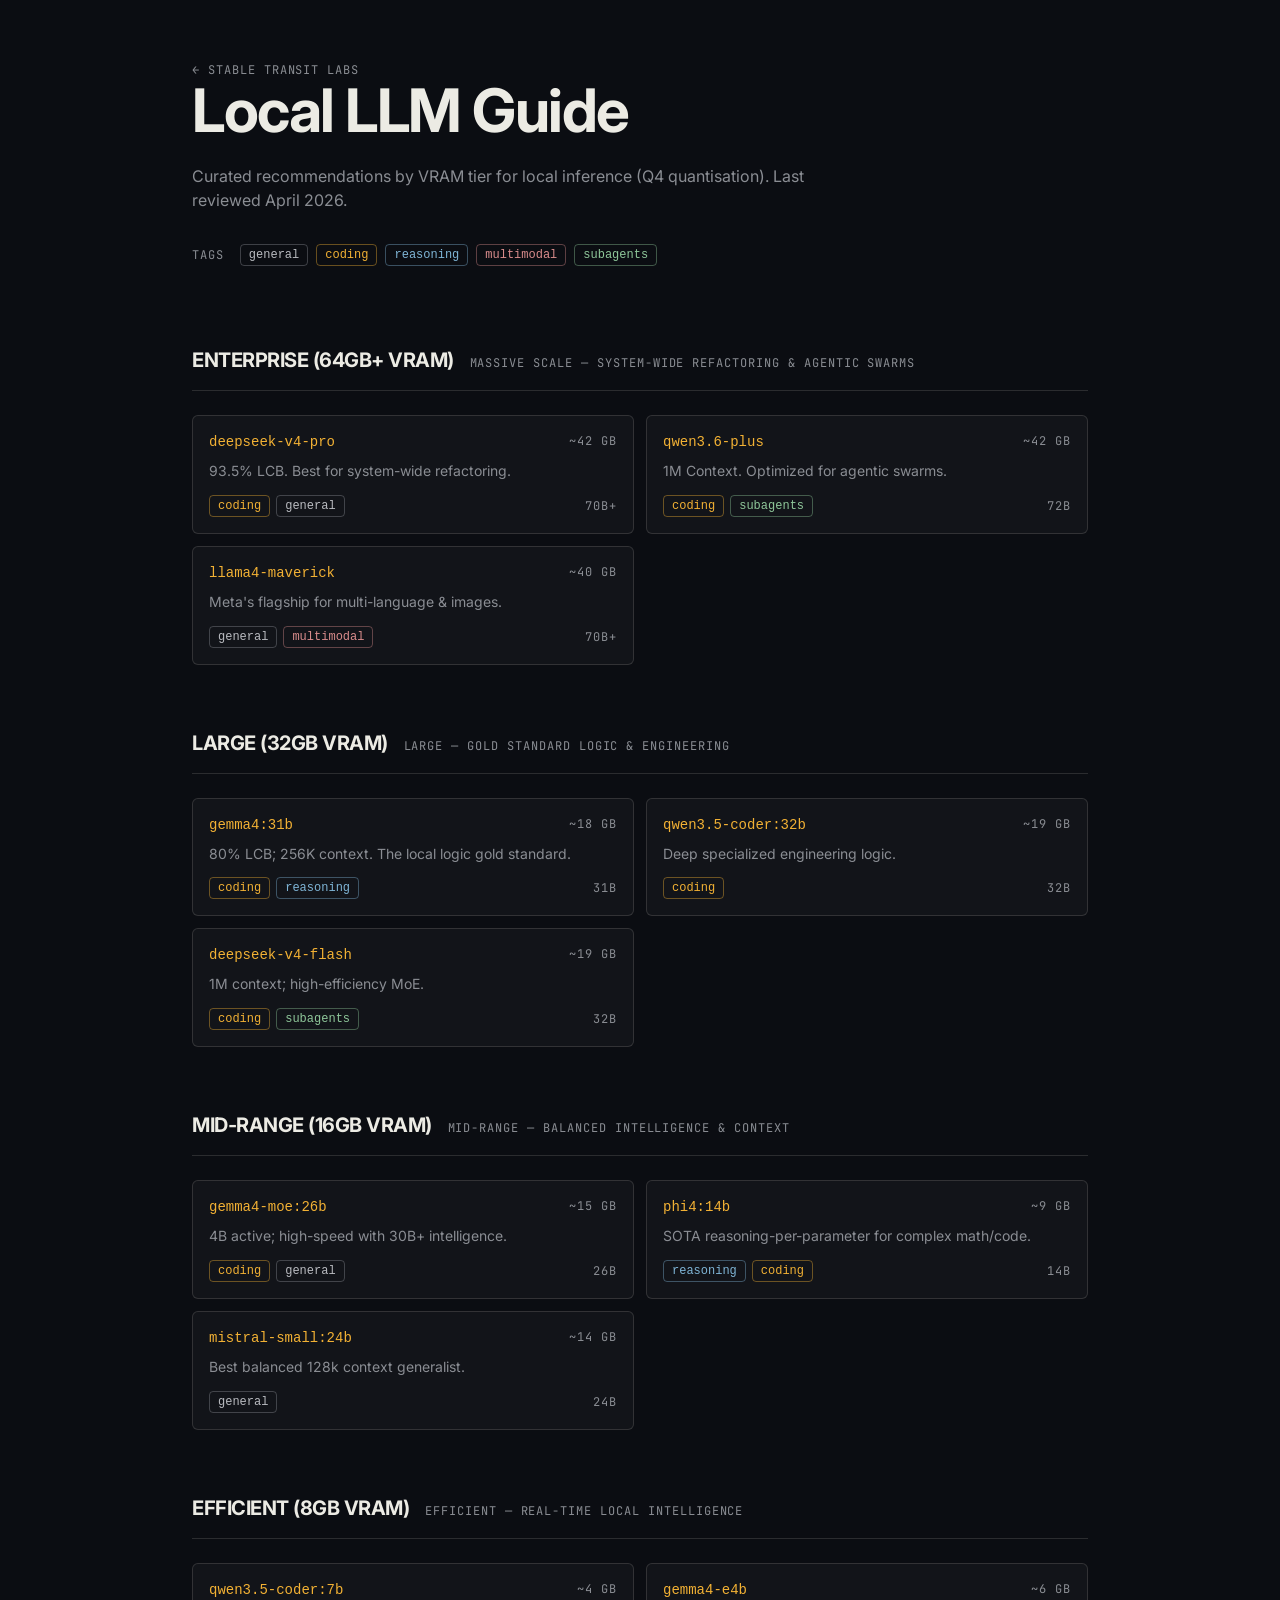
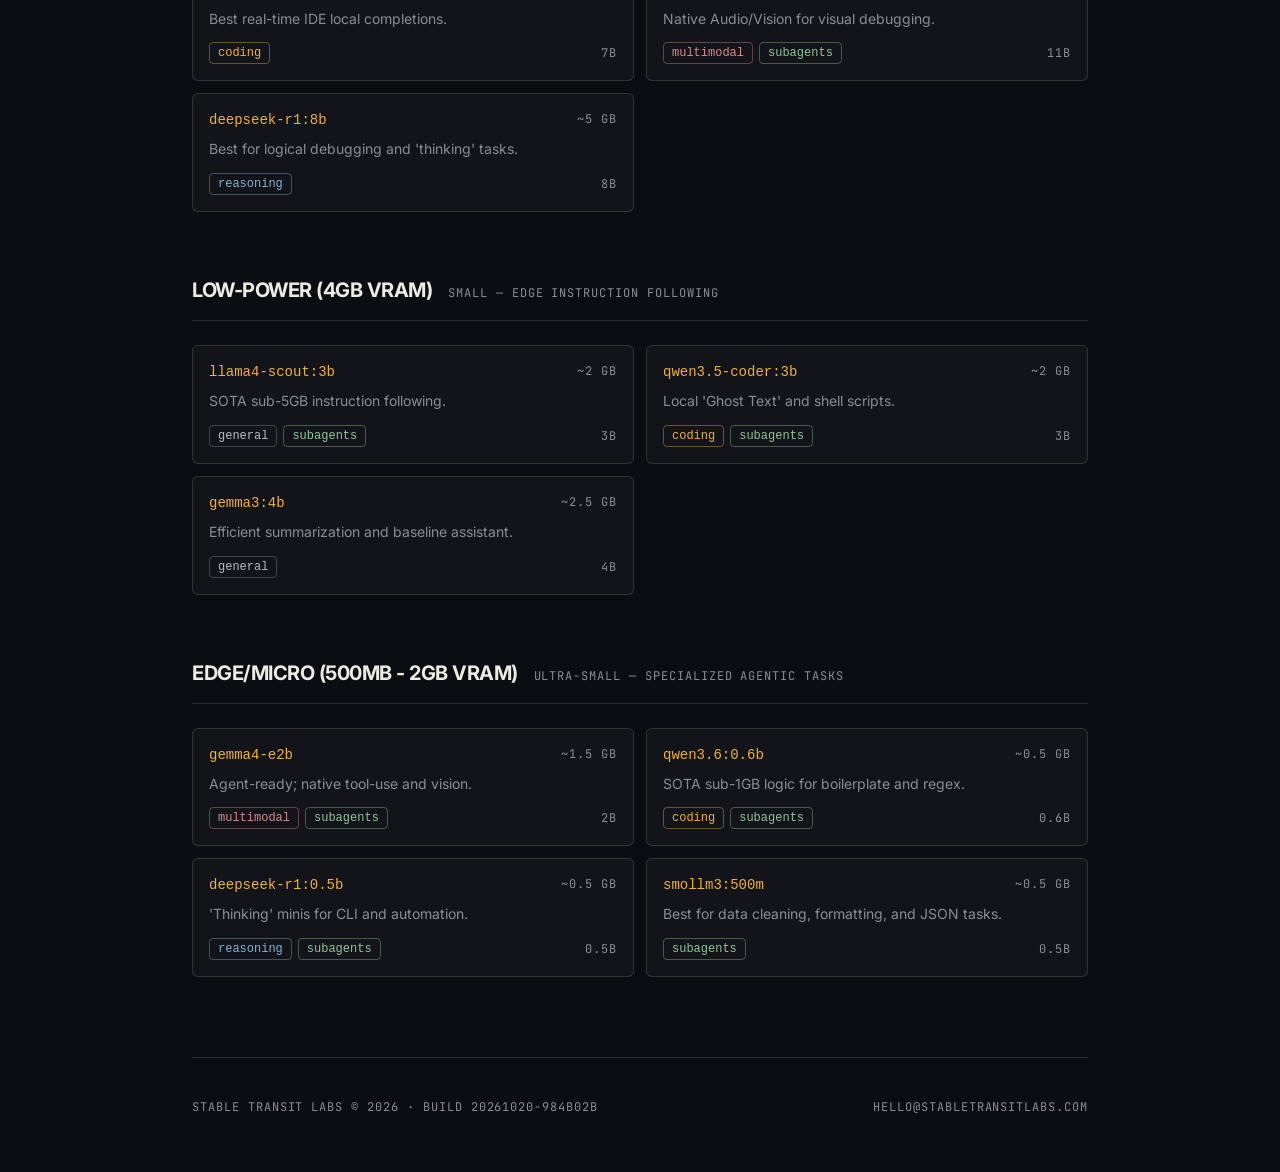
==== commit c8a0952c: "deploy: stamp build id on remaining pages [ TL;DR ] - 404 and guide carry the same build id as index" ====
--- a/guide/index.html
+++ b/guide/index.html
@@ -1 +1 @@
-<!DOCTYPE html><html lang="en"><head><meta name="build" content="20261020-4fa51a9"><meta charset="utf-8"><link rel="icon" type="image/svg+xml" href="/favicon.svg"><meta name="viewport" content="width=device-width"><meta name="generator" content="Astro v7.2.0"><title>Local LLM Guide | Stable Transit Labs</title><meta name="description" content="A curated guide to small local language models by VRAM tier, from 0.5 GB edge models to 64 GB+ workstations."><link rel="preconnect" href="https://fonts.googleapis.com"><link rel="preconnect" href="https://fonts.gstatic.com" crossorigin><link href="https://fonts.googleapis.com/css2?family=Inter:wght@400;600;700&family=JetBrains+Mono:wght@400;700&display=swap" rel="stylesheet"><link rel="stylesheet" href="/assets/Base.Bc2Kb2ad.css"></head><body><main class="min-h-screen px-6 py-14"><div class="max-w-4xl mx-auto space-y-20"><header class="space-y-6"><a href="/" class="label hover:text-[var(--amber)]">&larr; Stable Transit Labs</a><h1 class="text-4xl md:text-6xl font-bold tracking-tight">Local LLM Guide</h1><p class="text-[var(--mute)] max-w-2xl">Curated recommendations by VRAM tier for local inference (Q4 quantisation). Last reviewed April 2026.</p><div class="flex flex-wrap items-center gap-2 pt-2"><span class="label mr-2">tags</span><span class="px-2 py-0.5 rounded text-xs font-mono border border-[#8a8d93]/40 text-[#b9bbc0]">general</span><span class="px-2 py-0.5 rounded text-xs font-mono border border-[#f2b134]/40 text-[#f2b134]">coding</span><span class="px-2 py-0.5 rounded text-xs font-mono border border-[#7fb5d6]/40 text-[#7fb5d6]">reasoning</span><span class="px-2 py-0.5 rounded text-xs font-mono border border-[#d98c8c]/40 text-[#d98c8c]">multimodal</span><span class="px-2 py-0.5 rounded text-xs font-mono border border-[#8fc79a]/40 text-[#8fc79a]">subagents</span></div></header><section class="space-y-16"><div class="space-y-6"><div class="flex flex-wrap items-baseline gap-x-4 gap-y-1 border-b border-[var(--line)] pb-4"><h2 class="text-xl font-bold tracking-tight">ENTERPRISE (64GB+ VRAM)</h2><span class="label normal-case">massive scale — system-wide refactoring &amp; agentic swarms</span></div><div class="grid grid-cols-1 md:grid-cols-2 gap-3"><div class="card p-4"><div class="flex items-start justify-between gap-3 mb-2"><code class="font-mono text-sm text-[var(--amber)] break-all">deepseek-v4-pro</code><span class="shrink-0 label">~42 GB</span></div><p class="text-sm text-[var(--mute)] mb-3 leading-relaxed">93.5% LCB. Best for system-wide refactoring.</p><div class="flex items-center justify-between"><div class="flex flex-wrap gap-1.5"><span class="px-2 py-0.5 rounded text-xs font-mono border border-[#f2b134]/40 text-[#f2b134]">coding</span><span class="px-2 py-0.5 rounded text-xs font-mono border border-[#8a8d93]/40 text-[#b9bbc0]">general</span></div><span class="label">70B+</span></div></div><div class="card p-4"><div class="flex items-start justify-between gap-3 mb-2"><code class="font-mono text-sm text-[var(--amber)] break-all">qwen3.6-plus</code><span class="shrink-0 label">~42 GB</span></div><p class="text-sm text-[var(--mute)] mb-3 leading-relaxed">1M Context. Optimized for agentic swarms.</p><div class="flex items-center justify-between"><div class="flex flex-wrap gap-1.5"><span class="px-2 py-0.5 rounded text-xs font-mono border border-[#f2b134]/40 text-[#f2b134]">coding</span><span class="px-2 py-0.5 rounded text-xs font-mono border border-[#8fc79a]/40 text-[#8fc79a]">subagents</span></div><span class="label">72B</span></div></div><div class="card p-4"><div class="flex items-start justify-between gap-3 mb-2"><code class="font-mono text-sm text-[var(--amber)] break-all">llama4-maverick</code><span class="shrink-0 label">~40 GB</span></div><p class="text-sm text-[var(--mute)] mb-3 leading-relaxed">Meta&#39;s flagship for multi-language &amp; images.</p><div class="flex items-center justify-between"><div class="flex flex-wrap gap-1.5"><span class="px-2 py-0.5 rounded text-xs font-mono border border-[#8a8d93]/40 text-[#b9bbc0]">general</span><span class="px-2 py-0.5 rounded text-xs font-mono border border-[#d98c8c]/40 text-[#d98c8c]">multimodal</span></div><span class="label">70B+</span></div></div></div></div><div class="space-y-6"><div class="flex flex-wrap items-baseline gap-x-4 gap-y-1 border-b border-[var(--line)] pb-4"><h2 class="text-xl font-bold tracking-tight">LARGE (32GB VRAM)</h2><span class="label normal-case">large — gold standard logic &amp; engineering</span></div><div class="grid grid-cols-1 md:grid-cols-2 gap-3"><div class="card p-4"><div class="flex items-start justify-between gap-3 mb-2"><code class="font-mono text-sm text-[var(--amber)] break-all">gemma4:31b</code><span class="shrink-0 label">~18 GB</span></div><p class="text-sm text-[var(--mute)] mb-3 leading-relaxed">80% LCB; 256K context. The local logic gold standard.</p><div class="flex items-center justify-between"><div class="flex flex-wrap gap-1.5"><span class="px-2 py-0.5 rounded text-xs font-mono border border-[#f2b134]/40 text-[#f2b134]">coding</span><span class="px-2 py-0.5 rounded text-xs font-mono border border-[#7fb5d6]/40 text-[#7fb5d6]">reasoning</span></div><span class="label">31B</span></div></div><div class="card p-4"><div class="flex items-start justify-between gap-3 mb-2"><code class="font-mono text-sm text-[var(--amber)] break-all">qwen3.5-coder:32b</code><span class="shrink-0 label">~19 GB</span></div><p class="text-sm text-[var(--mute)] mb-3 leading-relaxed">Deep specialized engineering logic.</p><div class="flex items-center justify-between"><div class="flex flex-wrap gap-1.5"><span class="px-2 py-0.5 rounded text-xs font-mono border border-[#f2b134]/40 text-[#f2b134]">coding</span></div><span class="label">32B</span></div></div><div class="card p-4"><div class="flex items-start justify-between gap-3 mb-2"><code class="font-mono text-sm text-[var(--amber)] break-all">deepseek-v4-flash</code><span class="shrink-0 label">~19 GB</span></div><p class="text-sm text-[var(--mute)] mb-3 leading-relaxed">1M context; high-efficiency MoE.</p><div class="flex items-center justify-between"><div class="flex flex-wrap gap-1.5"><span class="px-2 py-0.5 rounded text-xs font-mono border border-[#f2b134]/40 text-[#f2b134]">coding</span><span class="px-2 py-0.5 rounded text-xs font-mono border border-[#8fc79a]/40 text-[#8fc79a]">subagents</span></div><span class="label">32B</span></div></div></div></div><div class="space-y-6"><div class="flex flex-wrap items-baseline gap-x-4 gap-y-1 border-b border-[var(--line)] pb-4"><h2 class="text-xl font-bold tracking-tight">MID-RANGE (16GB VRAM)</h2><span class="label normal-case">mid-range — balanced intelligence &amp; context</span></div><div class="grid grid-cols-1 md:grid-cols-2 gap-3"><div class="card p-4"><div class="flex items-start justify-between gap-3 mb-2"><code class="font-mono text-sm text-[var(--amber)] break-all">gemma4-moe:26b</code><span class="shrink-0 label">~15 GB</span></div><p class="text-sm text-[var(--mute)] mb-3 leading-relaxed">4B active; high-speed with 30B+ intelligence.</p><div class="flex items-center justify-between"><div class="flex flex-wrap gap-1.5"><span class="px-2 py-0.5 rounded text-xs font-mono border border-[#f2b134]/40 text-[#f2b134]">coding</span><span class="px-2 py-0.5 rounded text-xs font-mono border border-[#8a8d93]/40 text-[#b9bbc0]">general</span></div><span class="label">26B</span></div></div><div class="card p-4"><div class="flex items-start justify-between gap-3 mb-2"><code class="font-mono text-sm text-[var(--amber)] break-all">phi4:14b</code><span class="shrink-0 label">~9 GB</span></div><p class="text-sm text-[var(--mute)] mb-3 leading-relaxed">SOTA reasoning-per-parameter for complex math/code.</p><div class="flex items-center justify-between"><div class="flex flex-wrap gap-1.5"><span class="px-2 py-0.5 rounded text-xs font-mono border border-[#7fb5d6]/40 text-[#7fb5d6]">reasoning</span><span class="px-2 py-0.5 rounded text-xs font-mono border border-[#f2b134]/40 text-[#f2b134]">coding</span></div><span class="label">14B</span></div></div><div class="card p-4"><div class="flex items-start justify-between gap-3 mb-2"><code class="font-mono text-sm text-[var(--amber)] break-all">mistral-small:24b</code><span class="shrink-0 label">~14 GB</span></div><p class="text-sm text-[var(--mute)] mb-3 leading-relaxed">Best balanced 128k context generalist.</p><div class="flex items-center justify-between"><div class="flex flex-wrap gap-1.5"><span class="px-2 py-0.5 rounded text-xs font-mono border border-[#8a8d93]/40 text-[#b9bbc0]">general</span></div><span class="label">24B</span></div></div></div></div><div class="space-y-6"><div class="flex flex-wrap items-baseline gap-x-4 gap-y-1 border-b border-[var(--line)] pb-4"><h2 class="text-xl font-bold tracking-tight">EFFICIENT (8GB VRAM)</h2><span class="label normal-case">efficient — real-time local intelligence</span></div><div class="grid grid-cols-1 md:grid-cols-2 gap-3"><div class="card p-4"><div class="flex items-start justify-between gap-3 mb-2"><code class="font-mono text-sm text-[var(--amber)] break-all">qwen3.5-coder:7b</code><span class="shrink-0 label">~4 GB</span></div><p class="text-sm text-[var(--mute)] mb-3 leading-relaxed">Best real-time IDE local completions.</p><div class="flex items-center justify-between"><div class="flex flex-wrap gap-1.5"><span class="px-2 py-0.5 rounded text-xs font-mono border border-[#f2b134]/40 text-[#f2b134]">coding</span></div><span class="label">7B</span></div></div><div class="card p-4"><div class="flex items-start justify-between gap-3 mb-2"><code class="font-mono text-sm text-[var(--amber)] break-all">gemma4-e4b</code><span class="shrink-0 label">~6 GB</span></div><p class="text-sm text-[var(--mute)] mb-3 leading-relaxed">Native Audio/Vision for visual debugging.</p><div class="flex items-center justify-between"><div class="flex flex-wrap gap-1.5"><span class="px-2 py-0.5 rounded text-xs font-mono border border-[#d98c8c]/40 text-[#d98c8c]">multimodal</span><span class="px-2 py-0.5 rounded text-xs font-mono border border-[#8fc79a]/40 text-[#8fc79a]">subagents</span></div><span class="label">11B</span></div></div><div class="card p-4"><div class="flex items-start justify-between gap-3 mb-2"><code class="font-mono text-sm text-[var(--amber)] break-all">deepseek-r1:8b</code><span class="shrink-0 label">~5 GB</span></div><p class="text-sm text-[var(--mute)] mb-3 leading-relaxed">Best for logical debugging and &#39;thinking&#39; tasks.</p><div class="flex items-center justify-between"><div class="flex flex-wrap gap-1.5"><span class="px-2 py-0.5 rounded text-xs font-mono border border-[#7fb5d6]/40 text-[#7fb5d6]">reasoning</span></div><span class="label">8B</span></div></div></div></div><div class="space-y-6"><div class="flex flex-wrap items-baseline gap-x-4 gap-y-1 border-b border-[var(--line)] pb-4"><h2 class="text-xl font-bold tracking-tight">LOW-POWER (4GB VRAM)</h2><span class="label normal-case">small — edge instruction following</span></div><div class="grid grid-cols-1 md:grid-cols-2 gap-3"><div class="card p-4"><div class="flex items-start justify-between gap-3 mb-2"><code class="font-mono text-sm text-[var(--amber)] break-all">llama4-scout:3b</code><span class="shrink-0 label">~2 GB</span></div><p class="text-sm text-[var(--mute)] mb-3 leading-relaxed">SOTA sub-5GB instruction following.</p><div class="flex items-center justify-between"><div class="flex flex-wrap gap-1.5"><span class="px-2 py-0.5 rounded text-xs font-mono border border-[#8a8d93]/40 text-[#b9bbc0]">general</span><span class="px-2 py-0.5 rounded text-xs font-mono border border-[#8fc79a]/40 text-[#8fc79a]">subagents</span></div><span class="label">3B</span></div></div><div class="card p-4"><div class="flex items-start justify-between gap-3 mb-2"><code class="font-mono text-sm text-[var(--amber)] break-all">qwen3.5-coder:3b</code><span class="shrink-0 label">~2 GB</span></div><p class="text-sm text-[var(--mute)] mb-3 leading-relaxed">Local &#39;Ghost Text&#39; and shell scripts.</p><div class="flex items-center justify-between"><div class="flex flex-wrap gap-1.5"><span class="px-2 py-0.5 rounded text-xs font-mono border border-[#f2b134]/40 text-[#f2b134]">coding</span><span class="px-2 py-0.5 rounded text-xs font-mono border border-[#8fc79a]/40 text-[#8fc79a]">subagents</span></div><span class="label">3B</span></div></div><div class="card p-4"><div class="flex items-start justify-between gap-3 mb-2"><code class="font-mono text-sm text-[var(--amber)] break-all">gemma3:4b</code><span class="shrink-0 label">~2.5 GB</span></div><p class="text-sm text-[var(--mute)] mb-3 leading-relaxed">Efficient summarization and baseline assistant.</p><div class="flex items-center justify-between"><div class="flex flex-wrap gap-1.5"><span class="px-2 py-0.5 rounded text-xs font-mono border border-[#8a8d93]/40 text-[#b9bbc0]">general</span></div><span class="label">4B</span></div></div></div></div><div class="space-y-6"><div class="flex flex-wrap items-baseline gap-x-4 gap-y-1 border-b border-[var(--line)] pb-4"><h2 class="text-xl font-bold tracking-tight">EDGE/MICRO (500MB - 2GB VRAM)</h2><span class="label normal-case">ultra-small — specialized agentic tasks</span></div><div class="grid grid-cols-1 md:grid-cols-2 gap-3"><div class="card p-4"><div class="flex items-start justify-between gap-3 mb-2"><code class="font-mono text-sm text-[var(--amber)] break-all">gemma4-e2b</code><span class="shrink-0 label">~1.5 GB</span></div><p class="text-sm text-[var(--mute)] mb-3 leading-relaxed">Agent-ready; native tool-use and vision.</p><div class="flex items-center justify-between"><div class="flex flex-wrap gap-1.5"><span class="px-2 py-0.5 rounded text-xs font-mono border border-[#d98c8c]/40 text-[#d98c8c]">multimodal</span><span class="px-2 py-0.5 rounded text-xs font-mono border border-[#8fc79a]/40 text-[#8fc79a]">subagents</span></div><span class="label">2B</span></div></div><div class="card p-4"><div class="flex items-start justify-between gap-3 mb-2"><code class="font-mono text-sm text-[var(--amber)] break-all">qwen3.6:0.6b</code><span class="shrink-0 label">~0.5 GB</span></div><p class="text-sm text-[var(--mute)] mb-3 leading-relaxed">SOTA sub-1GB logic for boilerplate and regex.</p><div class="flex items-center justify-between"><div class="flex flex-wrap gap-1.5"><span class="px-2 py-0.5 rounded text-xs font-mono border border-[#f2b134]/40 text-[#f2b134]">coding</span><span class="px-2 py-0.5 rounded text-xs font-mono border border-[#8fc79a]/40 text-[#8fc79a]">subagents</span></div><span class="label">0.6B</span></div></div><div class="card p-4"><div class="flex items-start justify-between gap-3 mb-2"><code class="font-mono text-sm text-[var(--amber)] break-all">deepseek-r1:0.5b</code><span class="shrink-0 label">~0.5 GB</span></div><p class="text-sm text-[var(--mute)] mb-3 leading-relaxed">&#39;Thinking&#39; minis for CLI and automation.</p><div class="flex items-center justify-between"><div class="flex flex-wrap gap-1.5"><span class="px-2 py-0.5 rounded text-xs font-mono border border-[#7fb5d6]/40 text-[#7fb5d6]">reasoning</span><span class="px-2 py-0.5 rounded text-xs font-mono border border-[#8fc79a]/40 text-[#8fc79a]">subagents</span></div><span class="label">0.5B</span></div></div><div class="card p-4"><div class="flex items-start justify-between gap-3 mb-2"><code class="font-mono text-sm text-[var(--amber)] break-all">smollm3:500m</code><span class="shrink-0 label">~0.5 GB</span></div><p class="text-sm text-[var(--mute)] mb-3 leading-relaxed">Best for data cleaning, formatting, and JSON tasks.</p><div class="flex items-center justify-between"><div class="flex flex-wrap gap-1.5"><span class="px-2 py-0.5 rounded text-xs font-mono border border-[#8fc79a]/40 text-[#8fc79a]">subagents</span></div><span class="label">0.5B</span></div></div></div></div></section><footer class="pt-10 border-t border-[var(--line)] flex flex-wrap items-baseline justify-between gap-3"><span class="label">Stable Transit Labs &copy; 2026 &middot; build 20261020-4fa51a9</span><a href="mailto:hello@stabletransitlabs.com" class="label hover:text-[var(--amber)]">hello@stabletransitlabs.com</a></footer></div></main></body></html>+<!DOCTYPE html><html lang="en"><head><meta name="build" content="20261020-984b02b"><meta charset="utf-8"><link rel="icon" type="image/svg+xml" href="/favicon.svg"><meta name="viewport" content="width=device-width"><meta name="generator" content="Astro v7.2.0"><title>Local LLM Guide | Stable Transit Labs</title><meta name="description" content="A curated guide to small local language models by VRAM tier, from 0.5 GB edge models to 64 GB+ workstations."><link rel="preconnect" href="https://fonts.googleapis.com"><link rel="preconnect" href="https://fonts.gstatic.com" crossorigin><link href="https://fonts.googleapis.com/css2?family=Inter:wght@400;600;700&family=JetBrains+Mono:wght@400;700&display=swap" rel="stylesheet"><link rel="stylesheet" href="/assets/Base.Bc2Kb2ad.css"></head><body><main class="min-h-screen px-6 py-14"><div class="max-w-4xl mx-auto space-y-20"><header class="space-y-6"><a href="/" class="label hover:text-[var(--amber)]">&larr; Stable Transit Labs</a><h1 class="text-4xl md:text-6xl font-bold tracking-tight">Local LLM Guide</h1><p class="text-[var(--mute)] max-w-2xl">Curated recommendations by VRAM tier for local inference (Q4 quantisation). Last reviewed April 2026.</p><div class="flex flex-wrap items-center gap-2 pt-2"><span class="label mr-2">tags</span><span class="px-2 py-0.5 rounded text-xs font-mono border border-[#8a8d93]/40 text-[#b9bbc0]">general</span><span class="px-2 py-0.5 rounded text-xs font-mono border border-[#f2b134]/40 text-[#f2b134]">coding</span><span class="px-2 py-0.5 rounded text-xs font-mono border border-[#7fb5d6]/40 text-[#7fb5d6]">reasoning</span><span class="px-2 py-0.5 rounded text-xs font-mono border border-[#d98c8c]/40 text-[#d98c8c]">multimodal</span><span class="px-2 py-0.5 rounded text-xs font-mono border border-[#8fc79a]/40 text-[#8fc79a]">subagents</span></div></header><section class="space-y-16"><div class="space-y-6"><div class="flex flex-wrap items-baseline gap-x-4 gap-y-1 border-b border-[var(--line)] pb-4"><h2 class="text-xl font-bold tracking-tight">ENTERPRISE (64GB+ VRAM)</h2><span class="label normal-case">massive scale — system-wide refactoring &amp; agentic swarms</span></div><div class="grid grid-cols-1 md:grid-cols-2 gap-3"><div class="card p-4"><div class="flex items-start justify-between gap-3 mb-2"><code class="font-mono text-sm text-[var(--amber)] break-all">deepseek-v4-pro</code><span class="shrink-0 label">~42 GB</span></div><p class="text-sm text-[var(--mute)] mb-3 leading-relaxed">93.5% LCB. Best for system-wide refactoring.</p><div class="flex items-center justify-between"><div class="flex flex-wrap gap-1.5"><span class="px-2 py-0.5 rounded text-xs font-mono border border-[#f2b134]/40 text-[#f2b134]">coding</span><span class="px-2 py-0.5 rounded text-xs font-mono border border-[#8a8d93]/40 text-[#b9bbc0]">general</span></div><span class="label">70B+</span></div></div><div class="card p-4"><div class="flex items-start justify-between gap-3 mb-2"><code class="font-mono text-sm text-[var(--amber)] break-all">qwen3.6-plus</code><span class="shrink-0 label">~42 GB</span></div><p class="text-sm text-[var(--mute)] mb-3 leading-relaxed">1M Context. Optimized for agentic swarms.</p><div class="flex items-center justify-between"><div class="flex flex-wrap gap-1.5"><span class="px-2 py-0.5 rounded text-xs font-mono border border-[#f2b134]/40 text-[#f2b134]">coding</span><span class="px-2 py-0.5 rounded text-xs font-mono border border-[#8fc79a]/40 text-[#8fc79a]">subagents</span></div><span class="label">72B</span></div></div><div class="card p-4"><div class="flex items-start justify-between gap-3 mb-2"><code class="font-mono text-sm text-[var(--amber)] break-all">llama4-maverick</code><span class="shrink-0 label">~40 GB</span></div><p class="text-sm text-[var(--mute)] mb-3 leading-relaxed">Meta&#39;s flagship for multi-language &amp; images.</p><div class="flex items-center justify-between"><div class="flex flex-wrap gap-1.5"><span class="px-2 py-0.5 rounded text-xs font-mono border border-[#8a8d93]/40 text-[#b9bbc0]">general</span><span class="px-2 py-0.5 rounded text-xs font-mono border border-[#d98c8c]/40 text-[#d98c8c]">multimodal</span></div><span class="label">70B+</span></div></div></div></div><div class="space-y-6"><div class="flex flex-wrap items-baseline gap-x-4 gap-y-1 border-b border-[var(--line)] pb-4"><h2 class="text-xl font-bold tracking-tight">LARGE (32GB VRAM)</h2><span class="label normal-case">large — gold standard logic &amp; engineering</span></div><div class="grid grid-cols-1 md:grid-cols-2 gap-3"><div class="card p-4"><div class="flex items-start justify-between gap-3 mb-2"><code class="font-mono text-sm text-[var(--amber)] break-all">gemma4:31b</code><span class="shrink-0 label">~18 GB</span></div><p class="text-sm text-[var(--mute)] mb-3 leading-relaxed">80% LCB; 256K context. The local logic gold standard.</p><div class="flex items-center justify-between"><div class="flex flex-wrap gap-1.5"><span class="px-2 py-0.5 rounded text-xs font-mono border border-[#f2b134]/40 text-[#f2b134]">coding</span><span class="px-2 py-0.5 rounded text-xs font-mono border border-[#7fb5d6]/40 text-[#7fb5d6]">reasoning</span></div><span class="label">31B</span></div></div><div class="card p-4"><div class="flex items-start justify-between gap-3 mb-2"><code class="font-mono text-sm text-[var(--amber)] break-all">qwen3.5-coder:32b</code><span class="shrink-0 label">~19 GB</span></div><p class="text-sm text-[var(--mute)] mb-3 leading-relaxed">Deep specialized engineering logic.</p><div class="flex items-center justify-between"><div class="flex flex-wrap gap-1.5"><span class="px-2 py-0.5 rounded text-xs font-mono border border-[#f2b134]/40 text-[#f2b134]">coding</span></div><span class="label">32B</span></div></div><div class="card p-4"><div class="flex items-start justify-between gap-3 mb-2"><code class="font-mono text-sm text-[var(--amber)] break-all">deepseek-v4-flash</code><span class="shrink-0 label">~19 GB</span></div><p class="text-sm text-[var(--mute)] mb-3 leading-relaxed">1M context; high-efficiency MoE.</p><div class="flex items-center justify-between"><div class="flex flex-wrap gap-1.5"><span class="px-2 py-0.5 rounded text-xs font-mono border border-[#f2b134]/40 text-[#f2b134]">coding</span><span class="px-2 py-0.5 rounded text-xs font-mono border border-[#8fc79a]/40 text-[#8fc79a]">subagents</span></div><span class="label">32B</span></div></div></div></div><div class="space-y-6"><div class="flex flex-wrap items-baseline gap-x-4 gap-y-1 border-b border-[var(--line)] pb-4"><h2 class="text-xl font-bold tracking-tight">MID-RANGE (16GB VRAM)</h2><span class="label normal-case">mid-range — balanced intelligence &amp; context</span></div><div class="grid grid-cols-1 md:grid-cols-2 gap-3"><div class="card p-4"><div class="flex items-start justify-between gap-3 mb-2"><code class="font-mono text-sm text-[var(--amber)] break-all">gemma4-moe:26b</code><span class="shrink-0 label">~15 GB</span></div><p class="text-sm text-[var(--mute)] mb-3 leading-relaxed">4B active; high-speed with 30B+ intelligence.</p><div class="flex items-center justify-between"><div class="flex flex-wrap gap-1.5"><span class="px-2 py-0.5 rounded text-xs font-mono border border-[#f2b134]/40 text-[#f2b134]">coding</span><span class="px-2 py-0.5 rounded text-xs font-mono border border-[#8a8d93]/40 text-[#b9bbc0]">general</span></div><span class="label">26B</span></div></div><div class="card p-4"><div class="flex items-start justify-between gap-3 mb-2"><code class="font-mono text-sm text-[var(--amber)] break-all">phi4:14b</code><span class="shrink-0 label">~9 GB</span></div><p class="text-sm text-[var(--mute)] mb-3 leading-relaxed">SOTA reasoning-per-parameter for complex math/code.</p><div class="flex items-center justify-between"><div class="flex flex-wrap gap-1.5"><span class="px-2 py-0.5 rounded text-xs font-mono border border-[#7fb5d6]/40 text-[#7fb5d6]">reasoning</span><span class="px-2 py-0.5 rounded text-xs font-mono border border-[#f2b134]/40 text-[#f2b134]">coding</span></div><span class="label">14B</span></div></div><div class="card p-4"><div class="flex items-start justify-between gap-3 mb-2"><code class="font-mono text-sm text-[var(--amber)] break-all">mistral-small:24b</code><span class="shrink-0 label">~14 GB</span></div><p class="text-sm text-[var(--mute)] mb-3 leading-relaxed">Best balanced 128k context generalist.</p><div class="flex items-center justify-between"><div class="flex flex-wrap gap-1.5"><span class="px-2 py-0.5 rounded text-xs font-mono border border-[#8a8d93]/40 text-[#b9bbc0]">general</span></div><span class="label">24B</span></div></div></div></div><div class="space-y-6"><div class="flex flex-wrap items-baseline gap-x-4 gap-y-1 border-b border-[var(--line)] pb-4"><h2 class="text-xl font-bold tracking-tight">EFFICIENT (8GB VRAM)</h2><span class="label normal-case">efficient — real-time local intelligence</span></div><div class="grid grid-cols-1 md:grid-cols-2 gap-3"><div class="card p-4"><div class="flex items-start justify-between gap-3 mb-2"><code class="font-mono text-sm text-[var(--amber)] break-all">qwen3.5-coder:7b</code><span class="shrink-0 label">~4 GB</span></div><p class="text-sm text-[var(--mute)] mb-3 leading-relaxed">Best real-time IDE local completions.</p><div class="flex items-center justify-between"><div class="flex flex-wrap gap-1.5"><span class="px-2 py-0.5 rounded text-xs font-mono border border-[#f2b134]/40 text-[#f2b134]">coding</span></div><span class="label">7B</span></div></div><div class="card p-4"><div class="flex items-start justify-between gap-3 mb-2"><code class="font-mono text-sm text-[var(--amber)] break-all">gemma4-e4b</code><span class="shrink-0 label">~6 GB</span></div><p class="text-sm text-[var(--mute)] mb-3 leading-relaxed">Native Audio/Vision for visual debugging.</p><div class="flex items-center justify-between"><div class="flex flex-wrap gap-1.5"><span class="px-2 py-0.5 rounded text-xs font-mono border border-[#d98c8c]/40 text-[#d98c8c]">multimodal</span><span class="px-2 py-0.5 rounded text-xs font-mono border border-[#8fc79a]/40 text-[#8fc79a]">subagents</span></div><span class="label">11B</span></div></div><div class="card p-4"><div class="flex items-start justify-between gap-3 mb-2"><code class="font-mono text-sm text-[var(--amber)] break-all">deepseek-r1:8b</code><span class="shrink-0 label">~5 GB</span></div><p class="text-sm text-[var(--mute)] mb-3 leading-relaxed">Best for logical debugging and &#39;thinking&#39; tasks.</p><div class="flex items-center justify-between"><div class="flex flex-wrap gap-1.5"><span class="px-2 py-0.5 rounded text-xs font-mono border border-[#7fb5d6]/40 text-[#7fb5d6]">reasoning</span></div><span class="label">8B</span></div></div></div></div><div class="space-y-6"><div class="flex flex-wrap items-baseline gap-x-4 gap-y-1 border-b border-[var(--line)] pb-4"><h2 class="text-xl font-bold tracking-tight">LOW-POWER (4GB VRAM)</h2><span class="label normal-case">small — edge instruction following</span></div><div class="grid grid-cols-1 md:grid-cols-2 gap-3"><div class="card p-4"><div class="flex items-start justify-between gap-3 mb-2"><code class="font-mono text-sm text-[var(--amber)] break-all">llama4-scout:3b</code><span class="shrink-0 label">~2 GB</span></div><p class="text-sm text-[var(--mute)] mb-3 leading-relaxed">SOTA sub-5GB instruction following.</p><div class="flex items-center justify-between"><div class="flex flex-wrap gap-1.5"><span class="px-2 py-0.5 rounded text-xs font-mono border border-[#8a8d93]/40 text-[#b9bbc0]">general</span><span class="px-2 py-0.5 rounded text-xs font-mono border border-[#8fc79a]/40 text-[#8fc79a]">subagents</span></div><span class="label">3B</span></div></div><div class="card p-4"><div class="flex items-start justify-between gap-3 mb-2"><code class="font-mono text-sm text-[var(--amber)] break-all">qwen3.5-coder:3b</code><span class="shrink-0 label">~2 GB</span></div><p class="text-sm text-[var(--mute)] mb-3 leading-relaxed">Local &#39;Ghost Text&#39; and shell scripts.</p><div class="flex items-center justify-between"><div class="flex flex-wrap gap-1.5"><span class="px-2 py-0.5 rounded text-xs font-mono border border-[#f2b134]/40 text-[#f2b134]">coding</span><span class="px-2 py-0.5 rounded text-xs font-mono border border-[#8fc79a]/40 text-[#8fc79a]">subagents</span></div><span class="label">3B</span></div></div><div class="card p-4"><div class="flex items-start justify-between gap-3 mb-2"><code class="font-mono text-sm text-[var(--amber)] break-all">gemma3:4b</code><span class="shrink-0 label">~2.5 GB</span></div><p class="text-sm text-[var(--mute)] mb-3 leading-relaxed">Efficient summarization and baseline assistant.</p><div class="flex items-center justify-between"><div class="flex flex-wrap gap-1.5"><span class="px-2 py-0.5 rounded text-xs font-mono border border-[#8a8d93]/40 text-[#b9bbc0]">general</span></div><span class="label">4B</span></div></div></div></div><div class="space-y-6"><div class="flex flex-wrap items-baseline gap-x-4 gap-y-1 border-b border-[var(--line)] pb-4"><h2 class="text-xl font-bold tracking-tight">EDGE/MICRO (500MB - 2GB VRAM)</h2><span class="label normal-case">ultra-small — specialized agentic tasks</span></div><div class="grid grid-cols-1 md:grid-cols-2 gap-3"><div class="card p-4"><div class="flex items-start justify-between gap-3 mb-2"><code class="font-mono text-sm text-[var(--amber)] break-all">gemma4-e2b</code><span class="shrink-0 label">~1.5 GB</span></div><p class="text-sm text-[var(--mute)] mb-3 leading-relaxed">Agent-ready; native tool-use and vision.</p><div class="flex items-center justify-between"><div class="flex flex-wrap gap-1.5"><span class="px-2 py-0.5 rounded text-xs font-mono border border-[#d98c8c]/40 text-[#d98c8c]">multimodal</span><span class="px-2 py-0.5 rounded text-xs font-mono border border-[#8fc79a]/40 text-[#8fc79a]">subagents</span></div><span class="label">2B</span></div></div><div class="card p-4"><div class="flex items-start justify-between gap-3 mb-2"><code class="font-mono text-sm text-[var(--amber)] break-all">qwen3.6:0.6b</code><span class="shrink-0 label">~0.5 GB</span></div><p class="text-sm text-[var(--mute)] mb-3 leading-relaxed">SOTA sub-1GB logic for boilerplate and regex.</p><div class="flex items-center justify-between"><div class="flex flex-wrap gap-1.5"><span class="px-2 py-0.5 rounded text-xs font-mono border border-[#f2b134]/40 text-[#f2b134]">coding</span><span class="px-2 py-0.5 rounded text-xs font-mono border border-[#8fc79a]/40 text-[#8fc79a]">subagents</span></div><span class="label">0.6B</span></div></div><div class="card p-4"><div class="flex items-start justify-between gap-3 mb-2"><code class="font-mono text-sm text-[var(--amber)] break-all">deepseek-r1:0.5b</code><span class="shrink-0 label">~0.5 GB</span></div><p class="text-sm text-[var(--mute)] mb-3 leading-relaxed">&#39;Thinking&#39; minis for CLI and automation.</p><div class="flex items-center justify-between"><div class="flex flex-wrap gap-1.5"><span class="px-2 py-0.5 rounded text-xs font-mono border border-[#7fb5d6]/40 text-[#7fb5d6]">reasoning</span><span class="px-2 py-0.5 rounded text-xs font-mono border border-[#8fc79a]/40 text-[#8fc79a]">subagents</span></div><span class="label">0.5B</span></div></div><div class="card p-4"><div class="flex items-start justify-between gap-3 mb-2"><code class="font-mono text-sm text-[var(--amber)] break-all">smollm3:500m</code><span class="shrink-0 label">~0.5 GB</span></div><p class="text-sm text-[var(--mute)] mb-3 leading-relaxed">Best for data cleaning, formatting, and JSON tasks.</p><div class="flex items-center justify-between"><div class="flex flex-wrap gap-1.5"><span class="px-2 py-0.5 rounded text-xs font-mono border border-[#8fc79a]/40 text-[#8fc79a]">subagents</span></div><span class="label">0.5B</span></div></div></div></div></section><footer class="pt-10 border-t border-[var(--line)] flex flex-wrap items-baseline justify-between gap-3"><span class="label">Stable Transit Labs &copy; 2026 &middot; build 20261020-984b02b</span><a href="mailto:hello@stabletransitlabs.com" class="label hover:text-[var(--amber)]">hello@stabletransitlabs.com</a></footer></div></main></body></html>
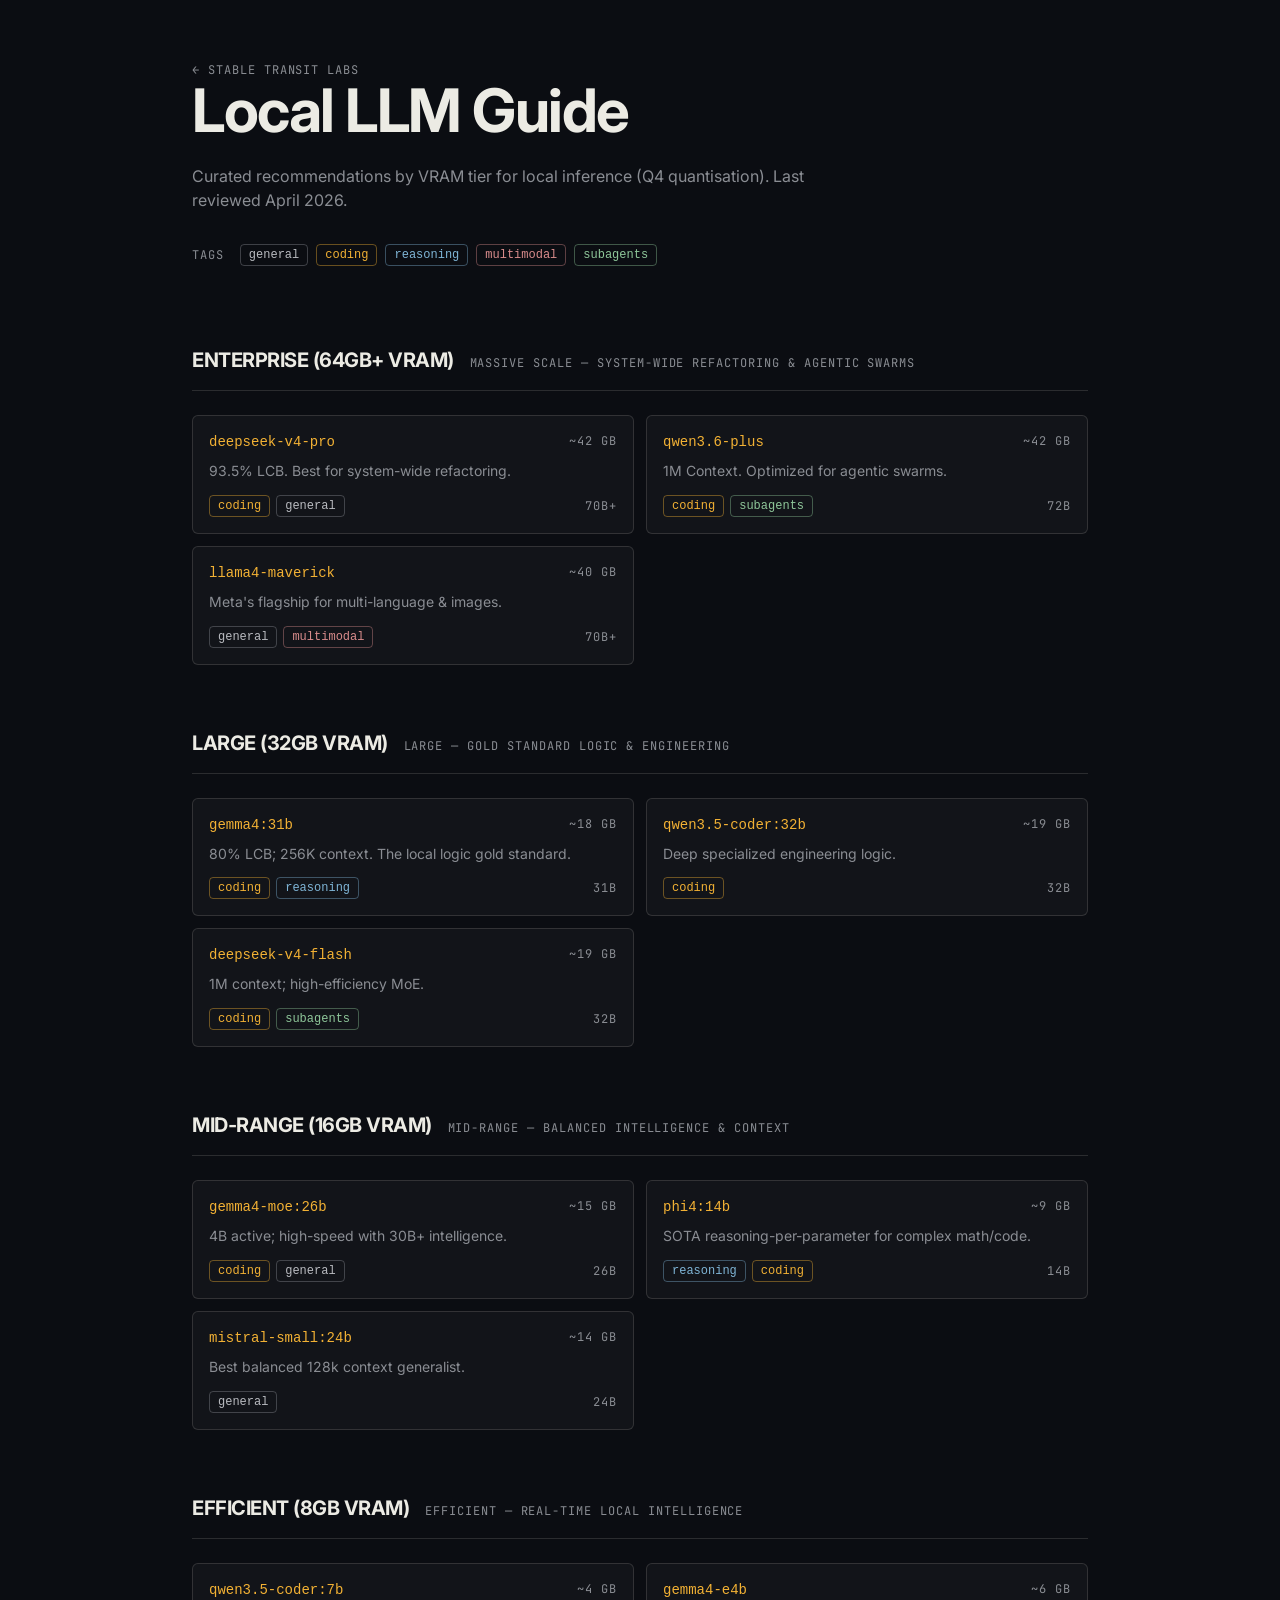
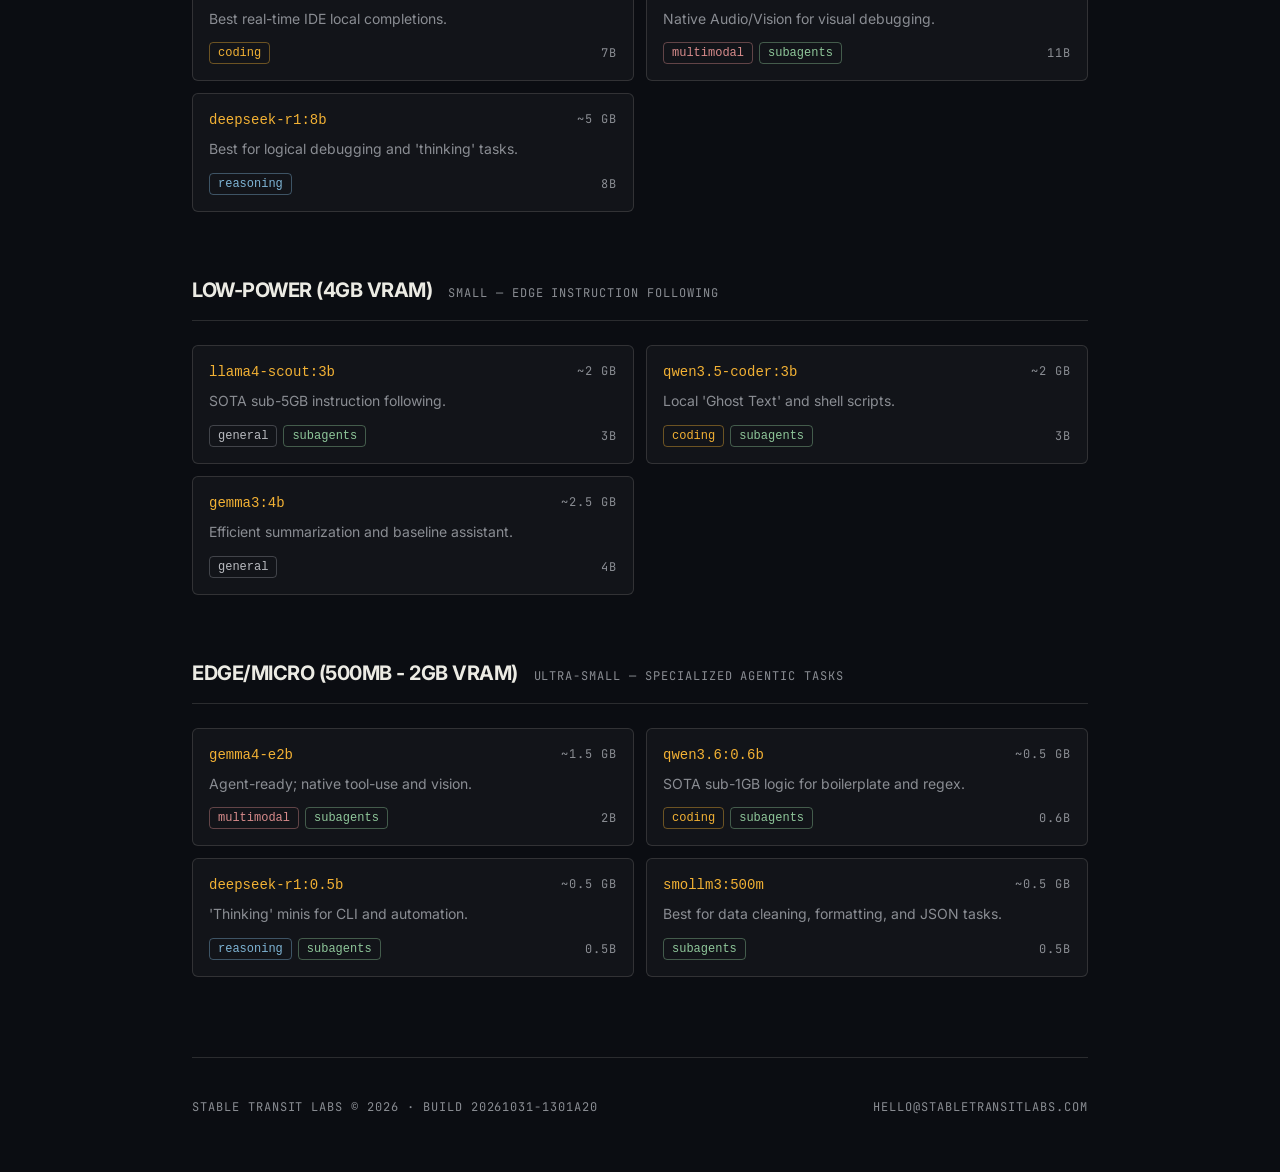
==== commit 7d23190c: "publish: astro 7.3.3 rebuild [ TL;DR ] - rebuilt from monorepo main (PR 812) with astro 7.3.3, the c" ====
--- a/guide/index.html
+++ b/guide/index.html
@@ -1 +1 @@
-<!DOCTYPE html><html lang="en"><head><meta name="build" content="20261020-984b02b"><meta charset="utf-8"><link rel="icon" type="image/svg+xml" href="/favicon.svg"><meta name="viewport" content="width=device-width"><meta name="generator" content="Astro v7.2.0"><title>Local LLM Guide | Stable Transit Labs</title><meta name="description" content="A curated guide to small local language models by VRAM tier, from 0.5 GB edge models to 64 GB+ workstations."><link rel="preconnect" href="https://fonts.googleapis.com"><link rel="preconnect" href="https://fonts.gstatic.com" crossorigin><link href="https://fonts.googleapis.com/css2?family=Inter:wght@400;600;700&family=JetBrains+Mono:wght@400;700&display=swap" rel="stylesheet"><link rel="stylesheet" href="/assets/Base.Bc2Kb2ad.css"></head><body><main class="min-h-screen px-6 py-14"><div class="max-w-4xl mx-auto space-y-20"><header class="space-y-6"><a href="/" class="label hover:text-[var(--amber)]">&larr; Stable Transit Labs</a><h1 class="text-4xl md:text-6xl font-bold tracking-tight">Local LLM Guide</h1><p class="text-[var(--mute)] max-w-2xl">Curated recommendations by VRAM tier for local inference (Q4 quantisation). Last reviewed April 2026.</p><div class="flex flex-wrap items-center gap-2 pt-2"><span class="label mr-2">tags</span><span class="px-2 py-0.5 rounded text-xs font-mono border border-[#8a8d93]/40 text-[#b9bbc0]">general</span><span class="px-2 py-0.5 rounded text-xs font-mono border border-[#f2b134]/40 text-[#f2b134]">coding</span><span class="px-2 py-0.5 rounded text-xs font-mono border border-[#7fb5d6]/40 text-[#7fb5d6]">reasoning</span><span class="px-2 py-0.5 rounded text-xs font-mono border border-[#d98c8c]/40 text-[#d98c8c]">multimodal</span><span class="px-2 py-0.5 rounded text-xs font-mono border border-[#8fc79a]/40 text-[#8fc79a]">subagents</span></div></header><section class="space-y-16"><div class="space-y-6"><div class="flex flex-wrap items-baseline gap-x-4 gap-y-1 border-b border-[var(--line)] pb-4"><h2 class="text-xl font-bold tracking-tight">ENTERPRISE (64GB+ VRAM)</h2><span class="label normal-case">massive scale — system-wide refactoring &amp; agentic swarms</span></div><div class="grid grid-cols-1 md:grid-cols-2 gap-3"><div class="card p-4"><div class="flex items-start justify-between gap-3 mb-2"><code class="font-mono text-sm text-[var(--amber)] break-all">deepseek-v4-pro</code><span class="shrink-0 label">~42 GB</span></div><p class="text-sm text-[var(--mute)] mb-3 leading-relaxed">93.5% LCB. Best for system-wide refactoring.</p><div class="flex items-center justify-between"><div class="flex flex-wrap gap-1.5"><span class="px-2 py-0.5 rounded text-xs font-mono border border-[#f2b134]/40 text-[#f2b134]">coding</span><span class="px-2 py-0.5 rounded text-xs font-mono border border-[#8a8d93]/40 text-[#b9bbc0]">general</span></div><span class="label">70B+</span></div></div><div class="card p-4"><div class="flex items-start justify-between gap-3 mb-2"><code class="font-mono text-sm text-[var(--amber)] break-all">qwen3.6-plus</code><span class="shrink-0 label">~42 GB</span></div><p class="text-sm text-[var(--mute)] mb-3 leading-relaxed">1M Context. Optimized for agentic swarms.</p><div class="flex items-center justify-between"><div class="flex flex-wrap gap-1.5"><span class="px-2 py-0.5 rounded text-xs font-mono border border-[#f2b134]/40 text-[#f2b134]">coding</span><span class="px-2 py-0.5 rounded text-xs font-mono border border-[#8fc79a]/40 text-[#8fc79a]">subagents</span></div><span class="label">72B</span></div></div><div class="card p-4"><div class="flex items-start justify-between gap-3 mb-2"><code class="font-mono text-sm text-[var(--amber)] break-all">llama4-maverick</code><span class="shrink-0 label">~40 GB</span></div><p class="text-sm text-[var(--mute)] mb-3 leading-relaxed">Meta&#39;s flagship for multi-language &amp; images.</p><div class="flex items-center justify-between"><div class="flex flex-wrap gap-1.5"><span class="px-2 py-0.5 rounded text-xs font-mono border border-[#8a8d93]/40 text-[#b9bbc0]">general</span><span class="px-2 py-0.5 rounded text-xs font-mono border border-[#d98c8c]/40 text-[#d98c8c]">multimodal</span></div><span class="label">70B+</span></div></div></div></div><div class="space-y-6"><div class="flex flex-wrap items-baseline gap-x-4 gap-y-1 border-b border-[var(--line)] pb-4"><h2 class="text-xl font-bold tracking-tight">LARGE (32GB VRAM)</h2><span class="label normal-case">large — gold standard logic &amp; engineering</span></div><div class="grid grid-cols-1 md:grid-cols-2 gap-3"><div class="card p-4"><div class="flex items-start justify-between gap-3 mb-2"><code class="font-mono text-sm text-[var(--amber)] break-all">gemma4:31b</code><span class="shrink-0 label">~18 GB</span></div><p class="text-sm text-[var(--mute)] mb-3 leading-relaxed">80% LCB; 256K context. The local logic gold standard.</p><div class="flex items-center justify-between"><div class="flex flex-wrap gap-1.5"><span class="px-2 py-0.5 rounded text-xs font-mono border border-[#f2b134]/40 text-[#f2b134]">coding</span><span class="px-2 py-0.5 rounded text-xs font-mono border border-[#7fb5d6]/40 text-[#7fb5d6]">reasoning</span></div><span class="label">31B</span></div></div><div class="card p-4"><div class="flex items-start justify-between gap-3 mb-2"><code class="font-mono text-sm text-[var(--amber)] break-all">qwen3.5-coder:32b</code><span class="shrink-0 label">~19 GB</span></div><p class="text-sm text-[var(--mute)] mb-3 leading-relaxed">Deep specialized engineering logic.</p><div class="flex items-center justify-between"><div class="flex flex-wrap gap-1.5"><span class="px-2 py-0.5 rounded text-xs font-mono border border-[#f2b134]/40 text-[#f2b134]">coding</span></div><span class="label">32B</span></div></div><div class="card p-4"><div class="flex items-start justify-between gap-3 mb-2"><code class="font-mono text-sm text-[var(--amber)] break-all">deepseek-v4-flash</code><span class="shrink-0 label">~19 GB</span></div><p class="text-sm text-[var(--mute)] mb-3 leading-relaxed">1M context; high-efficiency MoE.</p><div class="flex items-center justify-between"><div class="flex flex-wrap gap-1.5"><span class="px-2 py-0.5 rounded text-xs font-mono border border-[#f2b134]/40 text-[#f2b134]">coding</span><span class="px-2 py-0.5 rounded text-xs font-mono border border-[#8fc79a]/40 text-[#8fc79a]">subagents</span></div><span class="label">32B</span></div></div></div></div><div class="space-y-6"><div class="flex flex-wrap items-baseline gap-x-4 gap-y-1 border-b border-[var(--line)] pb-4"><h2 class="text-xl font-bold tracking-tight">MID-RANGE (16GB VRAM)</h2><span class="label normal-case">mid-range — balanced intelligence &amp; context</span></div><div class="grid grid-cols-1 md:grid-cols-2 gap-3"><div class="card p-4"><div class="flex items-start justify-between gap-3 mb-2"><code class="font-mono text-sm text-[var(--amber)] break-all">gemma4-moe:26b</code><span class="shrink-0 label">~15 GB</span></div><p class="text-sm text-[var(--mute)] mb-3 leading-relaxed">4B active; high-speed with 30B+ intelligence.</p><div class="flex items-center justify-between"><div class="flex flex-wrap gap-1.5"><span class="px-2 py-0.5 rounded text-xs font-mono border border-[#f2b134]/40 text-[#f2b134]">coding</span><span class="px-2 py-0.5 rounded text-xs font-mono border border-[#8a8d93]/40 text-[#b9bbc0]">general</span></div><span class="label">26B</span></div></div><div class="card p-4"><div class="flex items-start justify-between gap-3 mb-2"><code class="font-mono text-sm text-[var(--amber)] break-all">phi4:14b</code><span class="shrink-0 label">~9 GB</span></div><p class="text-sm text-[var(--mute)] mb-3 leading-relaxed">SOTA reasoning-per-parameter for complex math/code.</p><div class="flex items-center justify-between"><div class="flex flex-wrap gap-1.5"><span class="px-2 py-0.5 rounded text-xs font-mono border border-[#7fb5d6]/40 text-[#7fb5d6]">reasoning</span><span class="px-2 py-0.5 rounded text-xs font-mono border border-[#f2b134]/40 text-[#f2b134]">coding</span></div><span class="label">14B</span></div></div><div class="card p-4"><div class="flex items-start justify-between gap-3 mb-2"><code class="font-mono text-sm text-[var(--amber)] break-all">mistral-small:24b</code><span class="shrink-0 label">~14 GB</span></div><p class="text-sm text-[var(--mute)] mb-3 leading-relaxed">Best balanced 128k context generalist.</p><div class="flex items-center justify-between"><div class="flex flex-wrap gap-1.5"><span class="px-2 py-0.5 rounded text-xs font-mono border border-[#8a8d93]/40 text-[#b9bbc0]">general</span></div><span class="label">24B</span></div></div></div></div><div class="space-y-6"><div class="flex flex-wrap items-baseline gap-x-4 gap-y-1 border-b border-[var(--line)] pb-4"><h2 class="text-xl font-bold tracking-tight">EFFICIENT (8GB VRAM)</h2><span class="label normal-case">efficient — real-time local intelligence</span></div><div class="grid grid-cols-1 md:grid-cols-2 gap-3"><div class="card p-4"><div class="flex items-start justify-between gap-3 mb-2"><code class="font-mono text-sm text-[var(--amber)] break-all">qwen3.5-coder:7b</code><span class="shrink-0 label">~4 GB</span></div><p class="text-sm text-[var(--mute)] mb-3 leading-relaxed">Best real-time IDE local completions.</p><div class="flex items-center justify-between"><div class="flex flex-wrap gap-1.5"><span class="px-2 py-0.5 rounded text-xs font-mono border border-[#f2b134]/40 text-[#f2b134]">coding</span></div><span class="label">7B</span></div></div><div class="card p-4"><div class="flex items-start justify-between gap-3 mb-2"><code class="font-mono text-sm text-[var(--amber)] break-all">gemma4-e4b</code><span class="shrink-0 label">~6 GB</span></div><p class="text-sm text-[var(--mute)] mb-3 leading-relaxed">Native Audio/Vision for visual debugging.</p><div class="flex items-center justify-between"><div class="flex flex-wrap gap-1.5"><span class="px-2 py-0.5 rounded text-xs font-mono border border-[#d98c8c]/40 text-[#d98c8c]">multimodal</span><span class="px-2 py-0.5 rounded text-xs font-mono border border-[#8fc79a]/40 text-[#8fc79a]">subagents</span></div><span class="label">11B</span></div></div><div class="card p-4"><div class="flex items-start justify-between gap-3 mb-2"><code class="font-mono text-sm text-[var(--amber)] break-all">deepseek-r1:8b</code><span class="shrink-0 label">~5 GB</span></div><p class="text-sm text-[var(--mute)] mb-3 leading-relaxed">Best for logical debugging and &#39;thinking&#39; tasks.</p><div class="flex items-center justify-between"><div class="flex flex-wrap gap-1.5"><span class="px-2 py-0.5 rounded text-xs font-mono border border-[#7fb5d6]/40 text-[#7fb5d6]">reasoning</span></div><span class="label">8B</span></div></div></div></div><div class="space-y-6"><div class="flex flex-wrap items-baseline gap-x-4 gap-y-1 border-b border-[var(--line)] pb-4"><h2 class="text-xl font-bold tracking-tight">LOW-POWER (4GB VRAM)</h2><span class="label normal-case">small — edge instruction following</span></div><div class="grid grid-cols-1 md:grid-cols-2 gap-3"><div class="card p-4"><div class="flex items-start justify-between gap-3 mb-2"><code class="font-mono text-sm text-[var(--amber)] break-all">llama4-scout:3b</code><span class="shrink-0 label">~2 GB</span></div><p class="text-sm text-[var(--mute)] mb-3 leading-relaxed">SOTA sub-5GB instruction following.</p><div class="flex items-center justify-between"><div class="flex flex-wrap gap-1.5"><span class="px-2 py-0.5 rounded text-xs font-mono border border-[#8a8d93]/40 text-[#b9bbc0]">general</span><span class="px-2 py-0.5 rounded text-xs font-mono border border-[#8fc79a]/40 text-[#8fc79a]">subagents</span></div><span class="label">3B</span></div></div><div class="card p-4"><div class="flex items-start justify-between gap-3 mb-2"><code class="font-mono text-sm text-[var(--amber)] break-all">qwen3.5-coder:3b</code><span class="shrink-0 label">~2 GB</span></div><p class="text-sm text-[var(--mute)] mb-3 leading-relaxed">Local &#39;Ghost Text&#39; and shell scripts.</p><div class="flex items-center justify-between"><div class="flex flex-wrap gap-1.5"><span class="px-2 py-0.5 rounded text-xs font-mono border border-[#f2b134]/40 text-[#f2b134]">coding</span><span class="px-2 py-0.5 rounded text-xs font-mono border border-[#8fc79a]/40 text-[#8fc79a]">subagents</span></div><span class="label">3B</span></div></div><div class="card p-4"><div class="flex items-start justify-between gap-3 mb-2"><code class="font-mono text-sm text-[var(--amber)] break-all">gemma3:4b</code><span class="shrink-0 label">~2.5 GB</span></div><p class="text-sm text-[var(--mute)] mb-3 leading-relaxed">Efficient summarization and baseline assistant.</p><div class="flex items-center justify-between"><div class="flex flex-wrap gap-1.5"><span class="px-2 py-0.5 rounded text-xs font-mono border border-[#8a8d93]/40 text-[#b9bbc0]">general</span></div><span class="label">4B</span></div></div></div></div><div class="space-y-6"><div class="flex flex-wrap items-baseline gap-x-4 gap-y-1 border-b border-[var(--line)] pb-4"><h2 class="text-xl font-bold tracking-tight">EDGE/MICRO (500MB - 2GB VRAM)</h2><span class="label normal-case">ultra-small — specialized agentic tasks</span></div><div class="grid grid-cols-1 md:grid-cols-2 gap-3"><div class="card p-4"><div class="flex items-start justify-between gap-3 mb-2"><code class="font-mono text-sm text-[var(--amber)] break-all">gemma4-e2b</code><span class="shrink-0 label">~1.5 GB</span></div><p class="text-sm text-[var(--mute)] mb-3 leading-relaxed">Agent-ready; native tool-use and vision.</p><div class="flex items-center justify-between"><div class="flex flex-wrap gap-1.5"><span class="px-2 py-0.5 rounded text-xs font-mono border border-[#d98c8c]/40 text-[#d98c8c]">multimodal</span><span class="px-2 py-0.5 rounded text-xs font-mono border border-[#8fc79a]/40 text-[#8fc79a]">subagents</span></div><span class="label">2B</span></div></div><div class="card p-4"><div class="flex items-start justify-between gap-3 mb-2"><code class="font-mono text-sm text-[var(--amber)] break-all">qwen3.6:0.6b</code><span class="shrink-0 label">~0.5 GB</span></div><p class="text-sm text-[var(--mute)] mb-3 leading-relaxed">SOTA sub-1GB logic for boilerplate and regex.</p><div class="flex items-center justify-between"><div class="flex flex-wrap gap-1.5"><span class="px-2 py-0.5 rounded text-xs font-mono border border-[#f2b134]/40 text-[#f2b134]">coding</span><span class="px-2 py-0.5 rounded text-xs font-mono border border-[#8fc79a]/40 text-[#8fc79a]">subagents</span></div><span class="label">0.6B</span></div></div><div class="card p-4"><div class="flex items-start justify-between gap-3 mb-2"><code class="font-mono text-sm text-[var(--amber)] break-all">deepseek-r1:0.5b</code><span class="shrink-0 label">~0.5 GB</span></div><p class="text-sm text-[var(--mute)] mb-3 leading-relaxed">&#39;Thinking&#39; minis for CLI and automation.</p><div class="flex items-center justify-between"><div class="flex flex-wrap gap-1.5"><span class="px-2 py-0.5 rounded text-xs font-mono border border-[#7fb5d6]/40 text-[#7fb5d6]">reasoning</span><span class="px-2 py-0.5 rounded text-xs font-mono border border-[#8fc79a]/40 text-[#8fc79a]">subagents</span></div><span class="label">0.5B</span></div></div><div class="card p-4"><div class="flex items-start justify-between gap-3 mb-2"><code class="font-mono text-sm text-[var(--amber)] break-all">smollm3:500m</code><span class="shrink-0 label">~0.5 GB</span></div><p class="text-sm text-[var(--mute)] mb-3 leading-relaxed">Best for data cleaning, formatting, and JSON tasks.</p><div class="flex items-center justify-between"><div class="flex flex-wrap gap-1.5"><span class="px-2 py-0.5 rounded text-xs font-mono border border-[#8fc79a]/40 text-[#8fc79a]">subagents</span></div><span class="label">0.5B</span></div></div></div></div></section><footer class="pt-10 border-t border-[var(--line)] flex flex-wrap items-baseline justify-between gap-3"><span class="label">Stable Transit Labs &copy; 2026 &middot; build 20261020-984b02b</span><a href="mailto:hello@stabletransitlabs.com" class="label hover:text-[var(--amber)]">hello@stabletransitlabs.com</a></footer></div></main></body></html>+<!DOCTYPE html><html lang="en"><head><meta name="build" content="20261031-1301a20"><meta charset="utf-8"><link rel="icon" type="image/svg+xml" href="/favicon.svg"><meta name="viewport" content="width=device-width"><meta name="generator" content="Astro v7.4.4"><title>Local LLM Guide | Stable Transit Labs</title><meta name="description" content="A curated guide to small local language models by VRAM tier, from 0.5 GB edge models to 64 GB+ workstations."><link rel="preconnect" href="https://fonts.googleapis.com"><link rel="preconnect" href="https://fonts.gstatic.com" crossorigin><link href="https://fonts.googleapis.com/css2?family=Inter:wght@400;600;700&family=JetBrains+Mono:wght@400;700&display=swap" rel="stylesheet"><link rel="stylesheet" href="/assets/Base.Bc2Kb2ad.css"></head><body><main class="min-h-screen px-6 py-14"><div class="max-w-4xl mx-auto space-y-20"><header class="space-y-6"><a href="/" class="label hover:text-[var(--amber)]">&larr; Stable Transit Labs</a><h1 class="text-4xl md:text-6xl font-bold tracking-tight">Local LLM Guide</h1><p class="text-[var(--mute)] max-w-2xl">Curated recommendations by VRAM tier for local inference (Q4 quantisation). Last reviewed April 2026.</p><div class="flex flex-wrap items-center gap-2 pt-2"><span class="label mr-2">tags</span><span class="px-2 py-0.5 rounded text-xs font-mono border border-[#8a8d93]/40 text-[#b9bbc0]">general</span><span class="px-2 py-0.5 rounded text-xs font-mono border border-[#f2b134]/40 text-[#f2b134]">coding</span><span class="px-2 py-0.5 rounded text-xs font-mono border border-[#7fb5d6]/40 text-[#7fb5d6]">reasoning</span><span class="px-2 py-0.5 rounded text-xs font-mono border border-[#d98c8c]/40 text-[#d98c8c]">multimodal</span><span class="px-2 py-0.5 rounded text-xs font-mono border border-[#8fc79a]/40 text-[#8fc79a]">subagents</span></div></header><section class="space-y-16"><div class="space-y-6"><div class="flex flex-wrap items-baseline gap-x-4 gap-y-1 border-b border-[var(--line)] pb-4"><h2 class="text-xl font-bold tracking-tight">ENTERPRISE (64GB+ VRAM)</h2><span class="label normal-case">massive scale — system-wide refactoring &amp; agentic swarms</span></div><div class="grid grid-cols-1 md:grid-cols-2 gap-3"><div class="card p-4"><div class="flex items-start justify-between gap-3 mb-2"><code class="font-mono text-sm text-[var(--amber)] break-all">deepseek-v4-pro</code><span class="shrink-0 label">~42 GB</span></div><p class="text-sm text-[var(--mute)] mb-3 leading-relaxed">93.5% LCB. Best for system-wide refactoring.</p><div class="flex items-center justify-between"><div class="flex flex-wrap gap-1.5"><span class="px-2 py-0.5 rounded text-xs font-mono border border-[#f2b134]/40 text-[#f2b134]">coding</span><span class="px-2 py-0.5 rounded text-xs font-mono border border-[#8a8d93]/40 text-[#b9bbc0]">general</span></div><span class="label">70B+</span></div></div><div class="card p-4"><div class="flex items-start justify-between gap-3 mb-2"><code class="font-mono text-sm text-[var(--amber)] break-all">qwen3.6-plus</code><span class="shrink-0 label">~42 GB</span></div><p class="text-sm text-[var(--mute)] mb-3 leading-relaxed">1M Context. Optimized for agentic swarms.</p><div class="flex items-center justify-between"><div class="flex flex-wrap gap-1.5"><span class="px-2 py-0.5 rounded text-xs font-mono border border-[#f2b134]/40 text-[#f2b134]">coding</span><span class="px-2 py-0.5 rounded text-xs font-mono border border-[#8fc79a]/40 text-[#8fc79a]">subagents</span></div><span class="label">72B</span></div></div><div class="card p-4"><div class="flex items-start justify-between gap-3 mb-2"><code class="font-mono text-sm text-[var(--amber)] break-all">llama4-maverick</code><span class="shrink-0 label">~40 GB</span></div><p class="text-sm text-[var(--mute)] mb-3 leading-relaxed">Meta&#39;s flagship for multi-language &amp; images.</p><div class="flex items-center justify-between"><div class="flex flex-wrap gap-1.5"><span class="px-2 py-0.5 rounded text-xs font-mono border border-[#8a8d93]/40 text-[#b9bbc0]">general</span><span class="px-2 py-0.5 rounded text-xs font-mono border border-[#d98c8c]/40 text-[#d98c8c]">multimodal</span></div><span class="label">70B+</span></div></div></div></div><div class="space-y-6"><div class="flex flex-wrap items-baseline gap-x-4 gap-y-1 border-b border-[var(--line)] pb-4"><h2 class="text-xl font-bold tracking-tight">LARGE (32GB VRAM)</h2><span class="label normal-case">large — gold standard logic &amp; engineering</span></div><div class="grid grid-cols-1 md:grid-cols-2 gap-3"><div class="card p-4"><div class="flex items-start justify-between gap-3 mb-2"><code class="font-mono text-sm text-[var(--amber)] break-all">gemma4:31b</code><span class="shrink-0 label">~18 GB</span></div><p class="text-sm text-[var(--mute)] mb-3 leading-relaxed">80% LCB; 256K context. The local logic gold standard.</p><div class="flex items-center justify-between"><div class="flex flex-wrap gap-1.5"><span class="px-2 py-0.5 rounded text-xs font-mono border border-[#f2b134]/40 text-[#f2b134]">coding</span><span class="px-2 py-0.5 rounded text-xs font-mono border border-[#7fb5d6]/40 text-[#7fb5d6]">reasoning</span></div><span class="label">31B</span></div></div><div class="card p-4"><div class="flex items-start justify-between gap-3 mb-2"><code class="font-mono text-sm text-[var(--amber)] break-all">qwen3.5-coder:32b</code><span class="shrink-0 label">~19 GB</span></div><p class="text-sm text-[var(--mute)] mb-3 leading-relaxed">Deep specialized engineering logic.</p><div class="flex items-center justify-between"><div class="flex flex-wrap gap-1.5"><span class="px-2 py-0.5 rounded text-xs font-mono border border-[#f2b134]/40 text-[#f2b134]">coding</span></div><span class="label">32B</span></div></div><div class="card p-4"><div class="flex items-start justify-between gap-3 mb-2"><code class="font-mono text-sm text-[var(--amber)] break-all">deepseek-v4-flash</code><span class="shrink-0 label">~19 GB</span></div><p class="text-sm text-[var(--mute)] mb-3 leading-relaxed">1M context; high-efficiency MoE.</p><div class="flex items-center justify-between"><div class="flex flex-wrap gap-1.5"><span class="px-2 py-0.5 rounded text-xs font-mono border border-[#f2b134]/40 text-[#f2b134]">coding</span><span class="px-2 py-0.5 rounded text-xs font-mono border border-[#8fc79a]/40 text-[#8fc79a]">subagents</span></div><span class="label">32B</span></div></div></div></div><div class="space-y-6"><div class="flex flex-wrap items-baseline gap-x-4 gap-y-1 border-b border-[var(--line)] pb-4"><h2 class="text-xl font-bold tracking-tight">MID-RANGE (16GB VRAM)</h2><span class="label normal-case">mid-range — balanced intelligence &amp; context</span></div><div class="grid grid-cols-1 md:grid-cols-2 gap-3"><div class="card p-4"><div class="flex items-start justify-between gap-3 mb-2"><code class="font-mono text-sm text-[var(--amber)] break-all">gemma4-moe:26b</code><span class="shrink-0 label">~15 GB</span></div><p class="text-sm text-[var(--mute)] mb-3 leading-relaxed">4B active; high-speed with 30B+ intelligence.</p><div class="flex items-center justify-between"><div class="flex flex-wrap gap-1.5"><span class="px-2 py-0.5 rounded text-xs font-mono border border-[#f2b134]/40 text-[#f2b134]">coding</span><span class="px-2 py-0.5 rounded text-xs font-mono border border-[#8a8d93]/40 text-[#b9bbc0]">general</span></div><span class="label">26B</span></div></div><div class="card p-4"><div class="flex items-start justify-between gap-3 mb-2"><code class="font-mono text-sm text-[var(--amber)] break-all">phi4:14b</code><span class="shrink-0 label">~9 GB</span></div><p class="text-sm text-[var(--mute)] mb-3 leading-relaxed">SOTA reasoning-per-parameter for complex math/code.</p><div class="flex items-center justify-between"><div class="flex flex-wrap gap-1.5"><span class="px-2 py-0.5 rounded text-xs font-mono border border-[#7fb5d6]/40 text-[#7fb5d6]">reasoning</span><span class="px-2 py-0.5 rounded text-xs font-mono border border-[#f2b134]/40 text-[#f2b134]">coding</span></div><span class="label">14B</span></div></div><div class="card p-4"><div class="flex items-start justify-between gap-3 mb-2"><code class="font-mono text-sm text-[var(--amber)] break-all">mistral-small:24b</code><span class="shrink-0 label">~14 GB</span></div><p class="text-sm text-[var(--mute)] mb-3 leading-relaxed">Best balanced 128k context generalist.</p><div class="flex items-center justify-between"><div class="flex flex-wrap gap-1.5"><span class="px-2 py-0.5 rounded text-xs font-mono border border-[#8a8d93]/40 text-[#b9bbc0]">general</span></div><span class="label">24B</span></div></div></div></div><div class="space-y-6"><div class="flex flex-wrap items-baseline gap-x-4 gap-y-1 border-b border-[var(--line)] pb-4"><h2 class="text-xl font-bold tracking-tight">EFFICIENT (8GB VRAM)</h2><span class="label normal-case">efficient — real-time local intelligence</span></div><div class="grid grid-cols-1 md:grid-cols-2 gap-3"><div class="card p-4"><div class="flex items-start justify-between gap-3 mb-2"><code class="font-mono text-sm text-[var(--amber)] break-all">qwen3.5-coder:7b</code><span class="shrink-0 label">~4 GB</span></div><p class="text-sm text-[var(--mute)] mb-3 leading-relaxed">Best real-time IDE local completions.</p><div class="flex items-center justify-between"><div class="flex flex-wrap gap-1.5"><span class="px-2 py-0.5 rounded text-xs font-mono border border-[#f2b134]/40 text-[#f2b134]">coding</span></div><span class="label">7B</span></div></div><div class="card p-4"><div class="flex items-start justify-between gap-3 mb-2"><code class="font-mono text-sm text-[var(--amber)] break-all">gemma4-e4b</code><span class="shrink-0 label">~6 GB</span></div><p class="text-sm text-[var(--mute)] mb-3 leading-relaxed">Native Audio/Vision for visual debugging.</p><div class="flex items-center justify-between"><div class="flex flex-wrap gap-1.5"><span class="px-2 py-0.5 rounded text-xs font-mono border border-[#d98c8c]/40 text-[#d98c8c]">multimodal</span><span class="px-2 py-0.5 rounded text-xs font-mono border border-[#8fc79a]/40 text-[#8fc79a]">subagents</span></div><span class="label">11B</span></div></div><div class="card p-4"><div class="flex items-start justify-between gap-3 mb-2"><code class="font-mono text-sm text-[var(--amber)] break-all">deepseek-r1:8b</code><span class="shrink-0 label">~5 GB</span></div><p class="text-sm text-[var(--mute)] mb-3 leading-relaxed">Best for logical debugging and &#39;thinking&#39; tasks.</p><div class="flex items-center justify-between"><div class="flex flex-wrap gap-1.5"><span class="px-2 py-0.5 rounded text-xs font-mono border border-[#7fb5d6]/40 text-[#7fb5d6]">reasoning</span></div><span class="label">8B</span></div></div></div></div><div class="space-y-6"><div class="flex flex-wrap items-baseline gap-x-4 gap-y-1 border-b border-[var(--line)] pb-4"><h2 class="text-xl font-bold tracking-tight">LOW-POWER (4GB VRAM)</h2><span class="label normal-case">small — edge instruction following</span></div><div class="grid grid-cols-1 md:grid-cols-2 gap-3"><div class="card p-4"><div class="flex items-start justify-between gap-3 mb-2"><code class="font-mono text-sm text-[var(--amber)] break-all">llama4-scout:3b</code><span class="shrink-0 label">~2 GB</span></div><p class="text-sm text-[var(--mute)] mb-3 leading-relaxed">SOTA sub-5GB instruction following.</p><div class="flex items-center justify-between"><div class="flex flex-wrap gap-1.5"><span class="px-2 py-0.5 rounded text-xs font-mono border border-[#8a8d93]/40 text-[#b9bbc0]">general</span><span class="px-2 py-0.5 rounded text-xs font-mono border border-[#8fc79a]/40 text-[#8fc79a]">subagents</span></div><span class="label">3B</span></div></div><div class="card p-4"><div class="flex items-start justify-between gap-3 mb-2"><code class="font-mono text-sm text-[var(--amber)] break-all">qwen3.5-coder:3b</code><span class="shrink-0 label">~2 GB</span></div><p class="text-sm text-[var(--mute)] mb-3 leading-relaxed">Local &#39;Ghost Text&#39; and shell scripts.</p><div class="flex items-center justify-between"><div class="flex flex-wrap gap-1.5"><span class="px-2 py-0.5 rounded text-xs font-mono border border-[#f2b134]/40 text-[#f2b134]">coding</span><span class="px-2 py-0.5 rounded text-xs font-mono border border-[#8fc79a]/40 text-[#8fc79a]">subagents</span></div><span class="label">3B</span></div></div><div class="card p-4"><div class="flex items-start justify-between gap-3 mb-2"><code class="font-mono text-sm text-[var(--amber)] break-all">gemma3:4b</code><span class="shrink-0 label">~2.5 GB</span></div><p class="text-sm text-[var(--mute)] mb-3 leading-relaxed">Efficient summarization and baseline assistant.</p><div class="flex items-center justify-between"><div class="flex flex-wrap gap-1.5"><span class="px-2 py-0.5 rounded text-xs font-mono border border-[#8a8d93]/40 text-[#b9bbc0]">general</span></div><span class="label">4B</span></div></div></div></div><div class="space-y-6"><div class="flex flex-wrap items-baseline gap-x-4 gap-y-1 border-b border-[var(--line)] pb-4"><h2 class="text-xl font-bold tracking-tight">EDGE/MICRO (500MB - 2GB VRAM)</h2><span class="label normal-case">ultra-small — specialized agentic tasks</span></div><div class="grid grid-cols-1 md:grid-cols-2 gap-3"><div class="card p-4"><div class="flex items-start justify-between gap-3 mb-2"><code class="font-mono text-sm text-[var(--amber)] break-all">gemma4-e2b</code><span class="shrink-0 label">~1.5 GB</span></div><p class="text-sm text-[var(--mute)] mb-3 leading-relaxed">Agent-ready; native tool-use and vision.</p><div class="flex items-center justify-between"><div class="flex flex-wrap gap-1.5"><span class="px-2 py-0.5 rounded text-xs font-mono border border-[#d98c8c]/40 text-[#d98c8c]">multimodal</span><span class="px-2 py-0.5 rounded text-xs font-mono border border-[#8fc79a]/40 text-[#8fc79a]">subagents</span></div><span class="label">2B</span></div></div><div class="card p-4"><div class="flex items-start justify-between gap-3 mb-2"><code class="font-mono text-sm text-[var(--amber)] break-all">qwen3.6:0.6b</code><span class="shrink-0 label">~0.5 GB</span></div><p class="text-sm text-[var(--mute)] mb-3 leading-relaxed">SOTA sub-1GB logic for boilerplate and regex.</p><div class="flex items-center justify-between"><div class="flex flex-wrap gap-1.5"><span class="px-2 py-0.5 rounded text-xs font-mono border border-[#f2b134]/40 text-[#f2b134]">coding</span><span class="px-2 py-0.5 rounded text-xs font-mono border border-[#8fc79a]/40 text-[#8fc79a]">subagents</span></div><span class="label">0.6B</span></div></div><div class="card p-4"><div class="flex items-start justify-between gap-3 mb-2"><code class="font-mono text-sm text-[var(--amber)] break-all">deepseek-r1:0.5b</code><span class="shrink-0 label">~0.5 GB</span></div><p class="text-sm text-[var(--mute)] mb-3 leading-relaxed">&#39;Thinking&#39; minis for CLI and automation.</p><div class="flex items-center justify-between"><div class="flex flex-wrap gap-1.5"><span class="px-2 py-0.5 rounded text-xs font-mono border border-[#7fb5d6]/40 text-[#7fb5d6]">reasoning</span><span class="px-2 py-0.5 rounded text-xs font-mono border border-[#8fc79a]/40 text-[#8fc79a]">subagents</span></div><span class="label">0.5B</span></div></div><div class="card p-4"><div class="flex items-start justify-between gap-3 mb-2"><code class="font-mono text-sm text-[var(--amber)] break-all">smollm3:500m</code><span class="shrink-0 label">~0.5 GB</span></div><p class="text-sm text-[var(--mute)] mb-3 leading-relaxed">Best for data cleaning, formatting, and JSON tasks.</p><div class="flex items-center justify-between"><div class="flex flex-wrap gap-1.5"><span class="px-2 py-0.5 rounded text-xs font-mono border border-[#8fc79a]/40 text-[#8fc79a]">subagents</span></div><span class="label">0.5B</span></div></div></div></div></section><footer class="pt-10 border-t border-[var(--line)] flex flex-wrap items-baseline justify-between gap-3"><span class="label">Stable Transit Labs &copy; 2026 &middot; build 20261031-1301a20</span><a href="mailto:hello@stabletransitlabs.com" class="label hover:text-[var(--amber)]">hello@stabletransitlabs.com</a></footer></div></main></body></html>
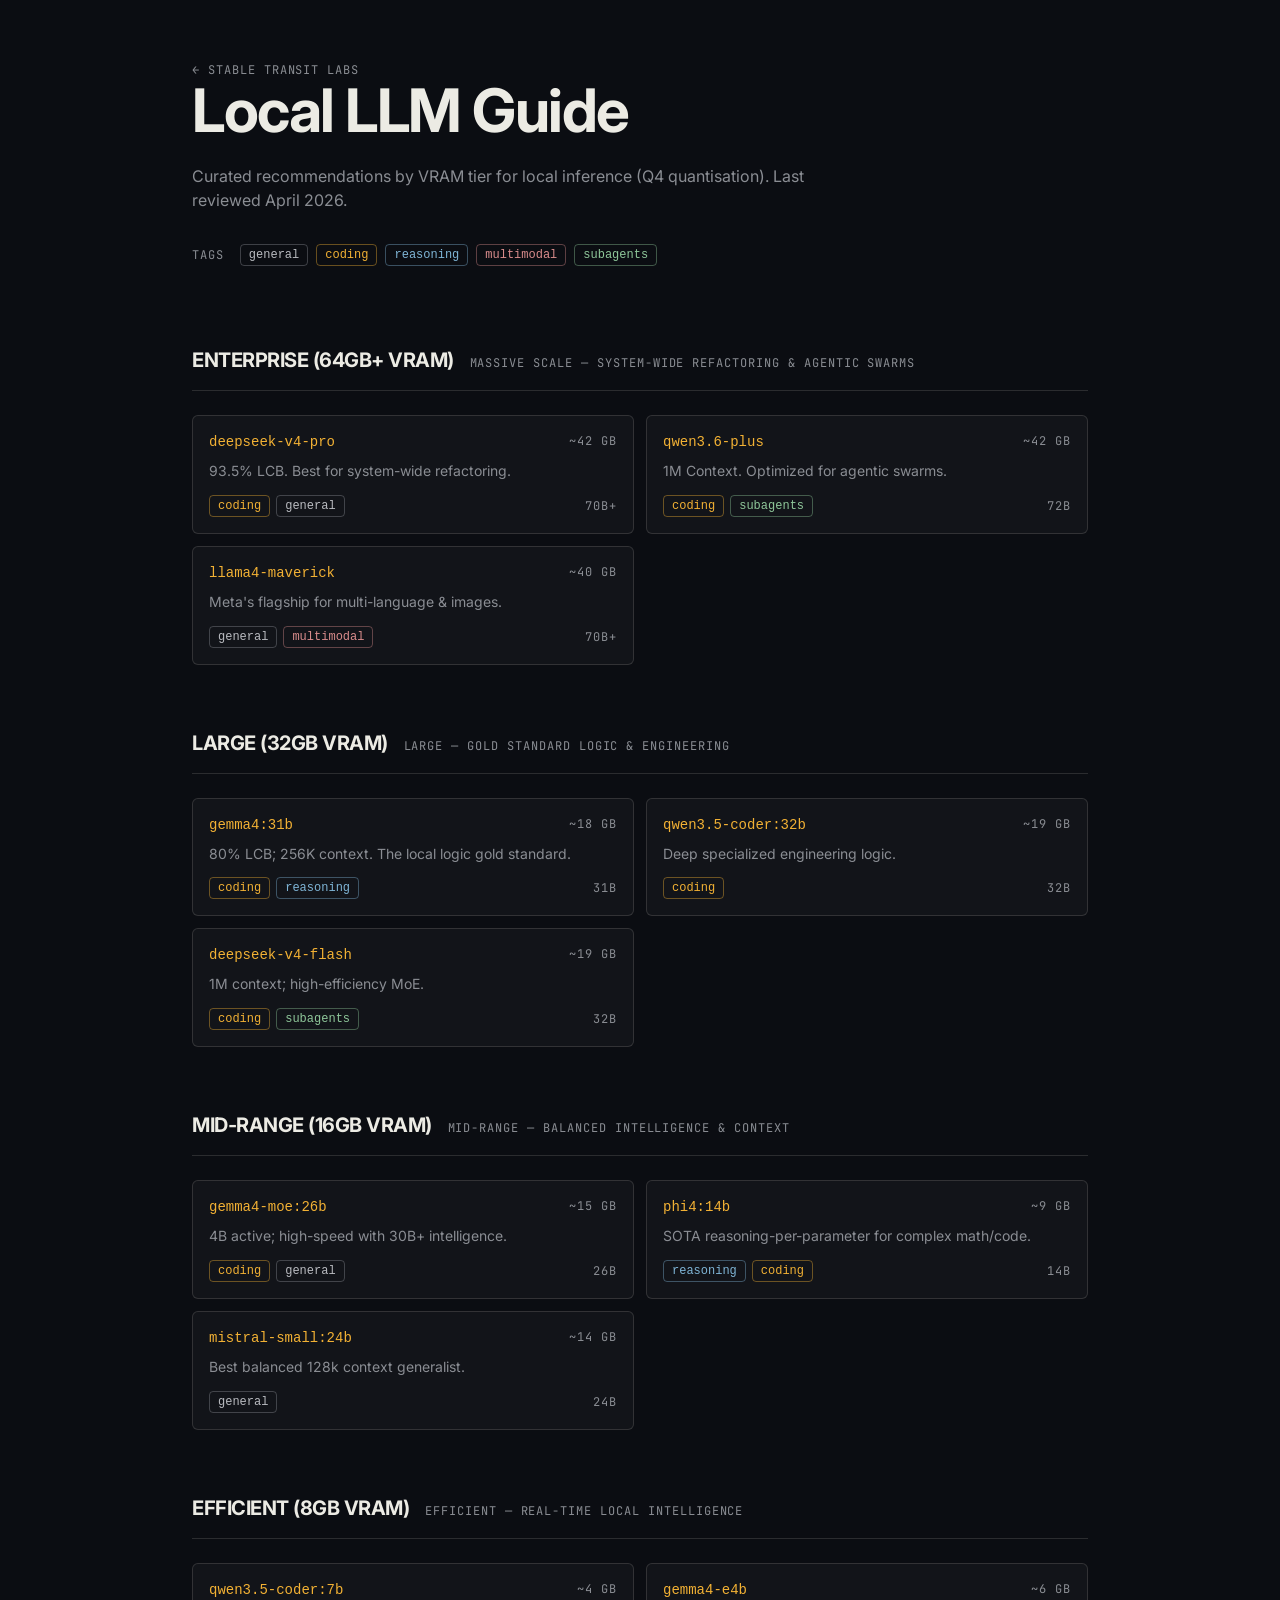
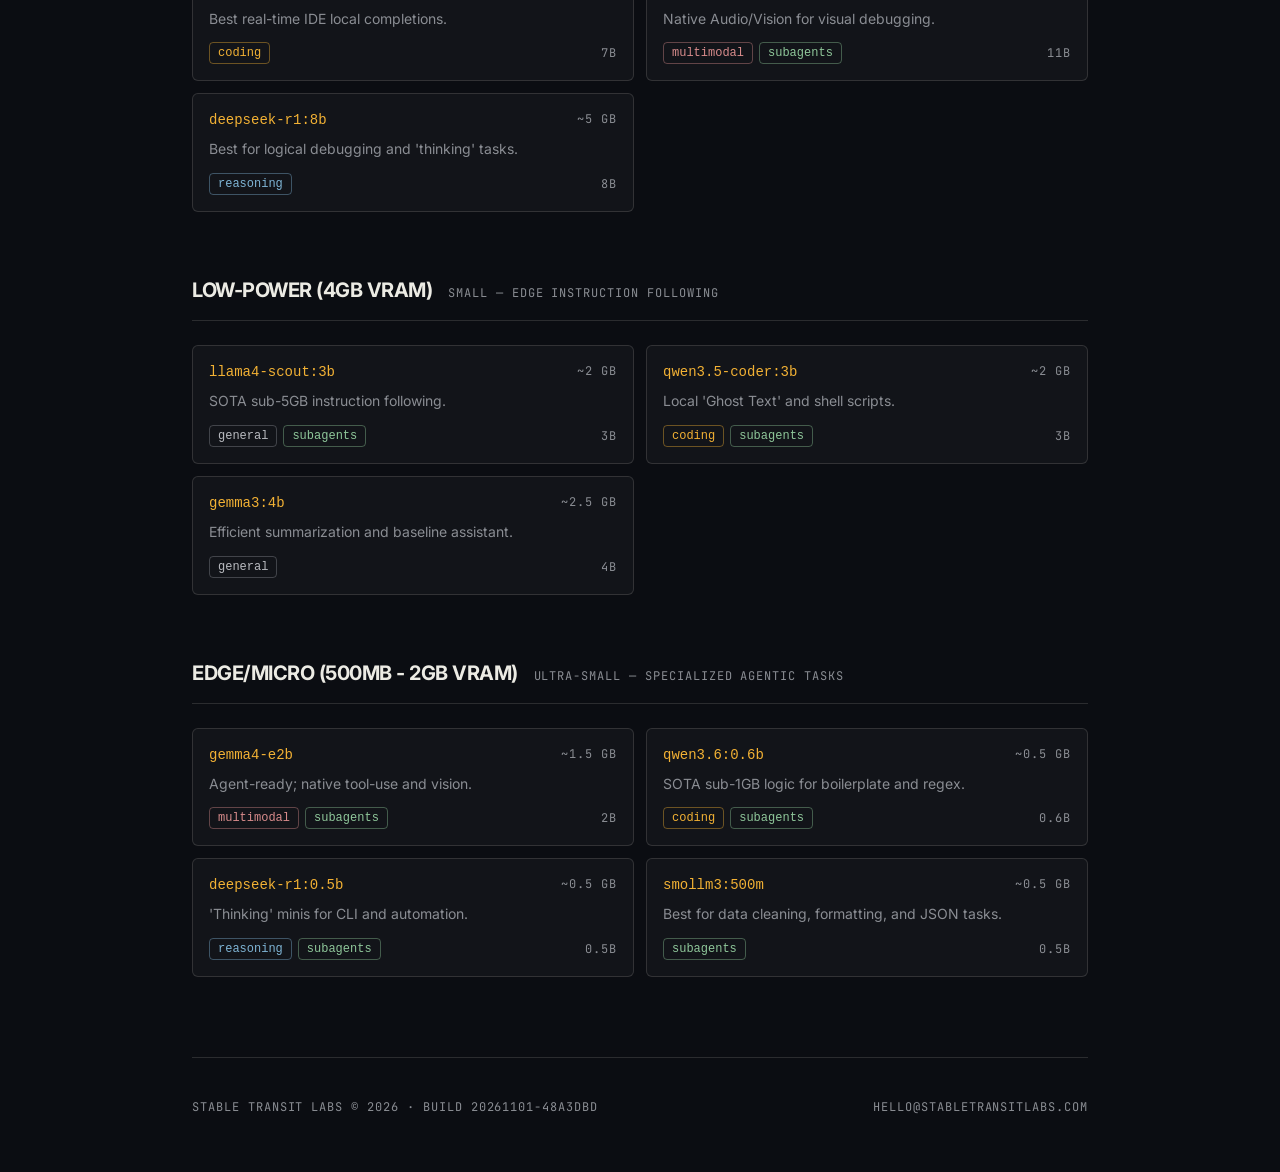
==== commit 8a87c539: "deploy: sync from monorepo com-stabletransitlabs/www (48a3dbd) [ TL;DR ] - goatcounter snippet, site" ====
--- a/guide/index.html
+++ b/guide/index.html
@@ -1 +1 @@
-<!DOCTYPE html><html lang="en"><head><meta name="build" content="20261031-1301a20"><meta charset="utf-8"><link rel="icon" type="image/svg+xml" href="/favicon.svg"><meta name="viewport" content="width=device-width"><meta name="generator" content="Astro v7.4.4"><title>Local LLM Guide | Stable Transit Labs</title><meta name="description" content="A curated guide to small local language models by VRAM tier, from 0.5 GB edge models to 64 GB+ workstations."><link rel="preconnect" href="https://fonts.googleapis.com"><link rel="preconnect" href="https://fonts.gstatic.com" crossorigin><link href="https://fonts.googleapis.com/css2?family=Inter:wght@400;600;700&family=JetBrains+Mono:wght@400;700&display=swap" rel="stylesheet"><link rel="stylesheet" href="/assets/Base.Bc2Kb2ad.css"></head><body><main class="min-h-screen px-6 py-14"><div class="max-w-4xl mx-auto space-y-20"><header class="space-y-6"><a href="/" class="label hover:text-[var(--amber)]">&larr; Stable Transit Labs</a><h1 class="text-4xl md:text-6xl font-bold tracking-tight">Local LLM Guide</h1><p class="text-[var(--mute)] max-w-2xl">Curated recommendations by VRAM tier for local inference (Q4 quantisation). Last reviewed April 2026.</p><div class="flex flex-wrap items-center gap-2 pt-2"><span class="label mr-2">tags</span><span class="px-2 py-0.5 rounded text-xs font-mono border border-[#8a8d93]/40 text-[#b9bbc0]">general</span><span class="px-2 py-0.5 rounded text-xs font-mono border border-[#f2b134]/40 text-[#f2b134]">coding</span><span class="px-2 py-0.5 rounded text-xs font-mono border border-[#7fb5d6]/40 text-[#7fb5d6]">reasoning</span><span class="px-2 py-0.5 rounded text-xs font-mono border border-[#d98c8c]/40 text-[#d98c8c]">multimodal</span><span class="px-2 py-0.5 rounded text-xs font-mono border border-[#8fc79a]/40 text-[#8fc79a]">subagents</span></div></header><section class="space-y-16"><div class="space-y-6"><div class="flex flex-wrap items-baseline gap-x-4 gap-y-1 border-b border-[var(--line)] pb-4"><h2 class="text-xl font-bold tracking-tight">ENTERPRISE (64GB+ VRAM)</h2><span class="label normal-case">massive scale — system-wide refactoring &amp; agentic swarms</span></div><div class="grid grid-cols-1 md:grid-cols-2 gap-3"><div class="card p-4"><div class="flex items-start justify-between gap-3 mb-2"><code class="font-mono text-sm text-[var(--amber)] break-all">deepseek-v4-pro</code><span class="shrink-0 label">~42 GB</span></div><p class="text-sm text-[var(--mute)] mb-3 leading-relaxed">93.5% LCB. Best for system-wide refactoring.</p><div class="flex items-center justify-between"><div class="flex flex-wrap gap-1.5"><span class="px-2 py-0.5 rounded text-xs font-mono border border-[#f2b134]/40 text-[#f2b134]">coding</span><span class="px-2 py-0.5 rounded text-xs font-mono border border-[#8a8d93]/40 text-[#b9bbc0]">general</span></div><span class="label">70B+</span></div></div><div class="card p-4"><div class="flex items-start justify-between gap-3 mb-2"><code class="font-mono text-sm text-[var(--amber)] break-all">qwen3.6-plus</code><span class="shrink-0 label">~42 GB</span></div><p class="text-sm text-[var(--mute)] mb-3 leading-relaxed">1M Context. Optimized for agentic swarms.</p><div class="flex items-center justify-between"><div class="flex flex-wrap gap-1.5"><span class="px-2 py-0.5 rounded text-xs font-mono border border-[#f2b134]/40 text-[#f2b134]">coding</span><span class="px-2 py-0.5 rounded text-xs font-mono border border-[#8fc79a]/40 text-[#8fc79a]">subagents</span></div><span class="label">72B</span></div></div><div class="card p-4"><div class="flex items-start justify-between gap-3 mb-2"><code class="font-mono text-sm text-[var(--amber)] break-all">llama4-maverick</code><span class="shrink-0 label">~40 GB</span></div><p class="text-sm text-[var(--mute)] mb-3 leading-relaxed">Meta&#39;s flagship for multi-language &amp; images.</p><div class="flex items-center justify-between"><div class="flex flex-wrap gap-1.5"><span class="px-2 py-0.5 rounded text-xs font-mono border border-[#8a8d93]/40 text-[#b9bbc0]">general</span><span class="px-2 py-0.5 rounded text-xs font-mono border border-[#d98c8c]/40 text-[#d98c8c]">multimodal</span></div><span class="label">70B+</span></div></div></div></div><div class="space-y-6"><div class="flex flex-wrap items-baseline gap-x-4 gap-y-1 border-b border-[var(--line)] pb-4"><h2 class="text-xl font-bold tracking-tight">LARGE (32GB VRAM)</h2><span class="label normal-case">large — gold standard logic &amp; engineering</span></div><div class="grid grid-cols-1 md:grid-cols-2 gap-3"><div class="card p-4"><div class="flex items-start justify-between gap-3 mb-2"><code class="font-mono text-sm text-[var(--amber)] break-all">gemma4:31b</code><span class="shrink-0 label">~18 GB</span></div><p class="text-sm text-[var(--mute)] mb-3 leading-relaxed">80% LCB; 256K context. The local logic gold standard.</p><div class="flex items-center justify-between"><div class="flex flex-wrap gap-1.5"><span class="px-2 py-0.5 rounded text-xs font-mono border border-[#f2b134]/40 text-[#f2b134]">coding</span><span class="px-2 py-0.5 rounded text-xs font-mono border border-[#7fb5d6]/40 text-[#7fb5d6]">reasoning</span></div><span class="label">31B</span></div></div><div class="card p-4"><div class="flex items-start justify-between gap-3 mb-2"><code class="font-mono text-sm text-[var(--amber)] break-all">qwen3.5-coder:32b</code><span class="shrink-0 label">~19 GB</span></div><p class="text-sm text-[var(--mute)] mb-3 leading-relaxed">Deep specialized engineering logic.</p><div class="flex items-center justify-between"><div class="flex flex-wrap gap-1.5"><span class="px-2 py-0.5 rounded text-xs font-mono border border-[#f2b134]/40 text-[#f2b134]">coding</span></div><span class="label">32B</span></div></div><div class="card p-4"><div class="flex items-start justify-between gap-3 mb-2"><code class="font-mono text-sm text-[var(--amber)] break-all">deepseek-v4-flash</code><span class="shrink-0 label">~19 GB</span></div><p class="text-sm text-[var(--mute)] mb-3 leading-relaxed">1M context; high-efficiency MoE.</p><div class="flex items-center justify-between"><div class="flex flex-wrap gap-1.5"><span class="px-2 py-0.5 rounded text-xs font-mono border border-[#f2b134]/40 text-[#f2b134]">coding</span><span class="px-2 py-0.5 rounded text-xs font-mono border border-[#8fc79a]/40 text-[#8fc79a]">subagents</span></div><span class="label">32B</span></div></div></div></div><div class="space-y-6"><div class="flex flex-wrap items-baseline gap-x-4 gap-y-1 border-b border-[var(--line)] pb-4"><h2 class="text-xl font-bold tracking-tight">MID-RANGE (16GB VRAM)</h2><span class="label normal-case">mid-range — balanced intelligence &amp; context</span></div><div class="grid grid-cols-1 md:grid-cols-2 gap-3"><div class="card p-4"><div class="flex items-start justify-between gap-3 mb-2"><code class="font-mono text-sm text-[var(--amber)] break-all">gemma4-moe:26b</code><span class="shrink-0 label">~15 GB</span></div><p class="text-sm text-[var(--mute)] mb-3 leading-relaxed">4B active; high-speed with 30B+ intelligence.</p><div class="flex items-center justify-between"><div class="flex flex-wrap gap-1.5"><span class="px-2 py-0.5 rounded text-xs font-mono border border-[#f2b134]/40 text-[#f2b134]">coding</span><span class="px-2 py-0.5 rounded text-xs font-mono border border-[#8a8d93]/40 text-[#b9bbc0]">general</span></div><span class="label">26B</span></div></div><div class="card p-4"><div class="flex items-start justify-between gap-3 mb-2"><code class="font-mono text-sm text-[var(--amber)] break-all">phi4:14b</code><span class="shrink-0 label">~9 GB</span></div><p class="text-sm text-[var(--mute)] mb-3 leading-relaxed">SOTA reasoning-per-parameter for complex math/code.</p><div class="flex items-center justify-between"><div class="flex flex-wrap gap-1.5"><span class="px-2 py-0.5 rounded text-xs font-mono border border-[#7fb5d6]/40 text-[#7fb5d6]">reasoning</span><span class="px-2 py-0.5 rounded text-xs font-mono border border-[#f2b134]/40 text-[#f2b134]">coding</span></div><span class="label">14B</span></div></div><div class="card p-4"><div class="flex items-start justify-between gap-3 mb-2"><code class="font-mono text-sm text-[var(--amber)] break-all">mistral-small:24b</code><span class="shrink-0 label">~14 GB</span></div><p class="text-sm text-[var(--mute)] mb-3 leading-relaxed">Best balanced 128k context generalist.</p><div class="flex items-center justify-between"><div class="flex flex-wrap gap-1.5"><span class="px-2 py-0.5 rounded text-xs font-mono border border-[#8a8d93]/40 text-[#b9bbc0]">general</span></div><span class="label">24B</span></div></div></div></div><div class="space-y-6"><div class="flex flex-wrap items-baseline gap-x-4 gap-y-1 border-b border-[var(--line)] pb-4"><h2 class="text-xl font-bold tracking-tight">EFFICIENT (8GB VRAM)</h2><span class="label normal-case">efficient — real-time local intelligence</span></div><div class="grid grid-cols-1 md:grid-cols-2 gap-3"><div class="card p-4"><div class="flex items-start justify-between gap-3 mb-2"><code class="font-mono text-sm text-[var(--amber)] break-all">qwen3.5-coder:7b</code><span class="shrink-0 label">~4 GB</span></div><p class="text-sm text-[var(--mute)] mb-3 leading-relaxed">Best real-time IDE local completions.</p><div class="flex items-center justify-between"><div class="flex flex-wrap gap-1.5"><span class="px-2 py-0.5 rounded text-xs font-mono border border-[#f2b134]/40 text-[#f2b134]">coding</span></div><span class="label">7B</span></div></div><div class="card p-4"><div class="flex items-start justify-between gap-3 mb-2"><code class="font-mono text-sm text-[var(--amber)] break-all">gemma4-e4b</code><span class="shrink-0 label">~6 GB</span></div><p class="text-sm text-[var(--mute)] mb-3 leading-relaxed">Native Audio/Vision for visual debugging.</p><div class="flex items-center justify-between"><div class="flex flex-wrap gap-1.5"><span class="px-2 py-0.5 rounded text-xs font-mono border border-[#d98c8c]/40 text-[#d98c8c]">multimodal</span><span class="px-2 py-0.5 rounded text-xs font-mono border border-[#8fc79a]/40 text-[#8fc79a]">subagents</span></div><span class="label">11B</span></div></div><div class="card p-4"><div class="flex items-start justify-between gap-3 mb-2"><code class="font-mono text-sm text-[var(--amber)] break-all">deepseek-r1:8b</code><span class="shrink-0 label">~5 GB</span></div><p class="text-sm text-[var(--mute)] mb-3 leading-relaxed">Best for logical debugging and &#39;thinking&#39; tasks.</p><div class="flex items-center justify-between"><div class="flex flex-wrap gap-1.5"><span class="px-2 py-0.5 rounded text-xs font-mono border border-[#7fb5d6]/40 text-[#7fb5d6]">reasoning</span></div><span class="label">8B</span></div></div></div></div><div class="space-y-6"><div class="flex flex-wrap items-baseline gap-x-4 gap-y-1 border-b border-[var(--line)] pb-4"><h2 class="text-xl font-bold tracking-tight">LOW-POWER (4GB VRAM)</h2><span class="label normal-case">small — edge instruction following</span></div><div class="grid grid-cols-1 md:grid-cols-2 gap-3"><div class="card p-4"><div class="flex items-start justify-between gap-3 mb-2"><code class="font-mono text-sm text-[var(--amber)] break-all">llama4-scout:3b</code><span class="shrink-0 label">~2 GB</span></div><p class="text-sm text-[var(--mute)] mb-3 leading-relaxed">SOTA sub-5GB instruction following.</p><div class="flex items-center justify-between"><div class="flex flex-wrap gap-1.5"><span class="px-2 py-0.5 rounded text-xs font-mono border border-[#8a8d93]/40 text-[#b9bbc0]">general</span><span class="px-2 py-0.5 rounded text-xs font-mono border border-[#8fc79a]/40 text-[#8fc79a]">subagents</span></div><span class="label">3B</span></div></div><div class="card p-4"><div class="flex items-start justify-between gap-3 mb-2"><code class="font-mono text-sm text-[var(--amber)] break-all">qwen3.5-coder:3b</code><span class="shrink-0 label">~2 GB</span></div><p class="text-sm text-[var(--mute)] mb-3 leading-relaxed">Local &#39;Ghost Text&#39; and shell scripts.</p><div class="flex items-center justify-between"><div class="flex flex-wrap gap-1.5"><span class="px-2 py-0.5 rounded text-xs font-mono border border-[#f2b134]/40 text-[#f2b134]">coding</span><span class="px-2 py-0.5 rounded text-xs font-mono border border-[#8fc79a]/40 text-[#8fc79a]">subagents</span></div><span class="label">3B</span></div></div><div class="card p-4"><div class="flex items-start justify-between gap-3 mb-2"><code class="font-mono text-sm text-[var(--amber)] break-all">gemma3:4b</code><span class="shrink-0 label">~2.5 GB</span></div><p class="text-sm text-[var(--mute)] mb-3 leading-relaxed">Efficient summarization and baseline assistant.</p><div class="flex items-center justify-between"><div class="flex flex-wrap gap-1.5"><span class="px-2 py-0.5 rounded text-xs font-mono border border-[#8a8d93]/40 text-[#b9bbc0]">general</span></div><span class="label">4B</span></div></div></div></div><div class="space-y-6"><div class="flex flex-wrap items-baseline gap-x-4 gap-y-1 border-b border-[var(--line)] pb-4"><h2 class="text-xl font-bold tracking-tight">EDGE/MICRO (500MB - 2GB VRAM)</h2><span class="label normal-case">ultra-small — specialized agentic tasks</span></div><div class="grid grid-cols-1 md:grid-cols-2 gap-3"><div class="card p-4"><div class="flex items-start justify-between gap-3 mb-2"><code class="font-mono text-sm text-[var(--amber)] break-all">gemma4-e2b</code><span class="shrink-0 label">~1.5 GB</span></div><p class="text-sm text-[var(--mute)] mb-3 leading-relaxed">Agent-ready; native tool-use and vision.</p><div class="flex items-center justify-between"><div class="flex flex-wrap gap-1.5"><span class="px-2 py-0.5 rounded text-xs font-mono border border-[#d98c8c]/40 text-[#d98c8c]">multimodal</span><span class="px-2 py-0.5 rounded text-xs font-mono border border-[#8fc79a]/40 text-[#8fc79a]">subagents</span></div><span class="label">2B</span></div></div><div class="card p-4"><div class="flex items-start justify-between gap-3 mb-2"><code class="font-mono text-sm text-[var(--amber)] break-all">qwen3.6:0.6b</code><span class="shrink-0 label">~0.5 GB</span></div><p class="text-sm text-[var(--mute)] mb-3 leading-relaxed">SOTA sub-1GB logic for boilerplate and regex.</p><div class="flex items-center justify-between"><div class="flex flex-wrap gap-1.5"><span class="px-2 py-0.5 rounded text-xs font-mono border border-[#f2b134]/40 text-[#f2b134]">coding</span><span class="px-2 py-0.5 rounded text-xs font-mono border border-[#8fc79a]/40 text-[#8fc79a]">subagents</span></div><span class="label">0.6B</span></div></div><div class="card p-4"><div class="flex items-start justify-between gap-3 mb-2"><code class="font-mono text-sm text-[var(--amber)] break-all">deepseek-r1:0.5b</code><span class="shrink-0 label">~0.5 GB</span></div><p class="text-sm text-[var(--mute)] mb-3 leading-relaxed">&#39;Thinking&#39; minis for CLI and automation.</p><div class="flex items-center justify-between"><div class="flex flex-wrap gap-1.5"><span class="px-2 py-0.5 rounded text-xs font-mono border border-[#7fb5d6]/40 text-[#7fb5d6]">reasoning</span><span class="px-2 py-0.5 rounded text-xs font-mono border border-[#8fc79a]/40 text-[#8fc79a]">subagents</span></div><span class="label">0.5B</span></div></div><div class="card p-4"><div class="flex items-start justify-between gap-3 mb-2"><code class="font-mono text-sm text-[var(--amber)] break-all">smollm3:500m</code><span class="shrink-0 label">~0.5 GB</span></div><p class="text-sm text-[var(--mute)] mb-3 leading-relaxed">Best for data cleaning, formatting, and JSON tasks.</p><div class="flex items-center justify-between"><div class="flex flex-wrap gap-1.5"><span class="px-2 py-0.5 rounded text-xs font-mono border border-[#8fc79a]/40 text-[#8fc79a]">subagents</span></div><span class="label">0.5B</span></div></div></div></div></section><footer class="pt-10 border-t border-[var(--line)] flex flex-wrap items-baseline justify-between gap-3"><span class="label">Stable Transit Labs &copy; 2026 &middot; build 20261031-1301a20</span><a href="mailto:hello@stabletransitlabs.com" class="label hover:text-[var(--amber)]">hello@stabletransitlabs.com</a></footer></div></main></body></html>+<!DOCTYPE html><html lang="en"><head><meta name="build" content="20261101-48a3dbd"><meta charset="utf-8"><link rel="icon" type="image/svg+xml" href="/favicon.svg"><meta name="viewport" content="width=device-width"><meta name="generator" content="Astro v7.4.4"><title>Local LLM Guide | Stable Transit Labs</title><meta name="description" content="A curated guide to small local language models by VRAM tier, from 0.5 GB edge models to 64 GB+ workstations."><link rel="preconnect" href="https://fonts.googleapis.com"><link rel="preconnect" href="https://fonts.gstatic.com" crossorigin><link href="https://fonts.googleapis.com/css2?family=Inter:wght@400;600;700&family=JetBrains+Mono:wght@400;700&display=swap" rel="stylesheet"><!-- visit counts: goatcounter only, cookieless, so no consent banner is needed; the endpoint is public --><script data-goatcounter="https://stabletransitlabs.goatcounter.com/count" async src="//gc.zgo.at/count.js"></script><link rel="stylesheet" href="/assets/Base.Bc2Kb2ad.css"></head><body><main class="min-h-screen px-6 py-14"><div class="max-w-4xl mx-auto space-y-20"><header class="space-y-6"><a href="/" class="label hover:text-[var(--amber)]">&larr; Stable Transit Labs</a><h1 class="text-4xl md:text-6xl font-bold tracking-tight">Local LLM Guide</h1><p class="text-[var(--mute)] max-w-2xl">Curated recommendations by VRAM tier for local inference (Q4 quantisation). Last reviewed April 2026.</p><div class="flex flex-wrap items-center gap-2 pt-2"><span class="label mr-2">tags</span><span class="px-2 py-0.5 rounded text-xs font-mono border border-[#8a8d93]/40 text-[#b9bbc0]">general</span><span class="px-2 py-0.5 rounded text-xs font-mono border border-[#f2b134]/40 text-[#f2b134]">coding</span><span class="px-2 py-0.5 rounded text-xs font-mono border border-[#7fb5d6]/40 text-[#7fb5d6]">reasoning</span><span class="px-2 py-0.5 rounded text-xs font-mono border border-[#d98c8c]/40 text-[#d98c8c]">multimodal</span><span class="px-2 py-0.5 rounded text-xs font-mono border border-[#8fc79a]/40 text-[#8fc79a]">subagents</span></div></header><section class="space-y-16"><div class="space-y-6"><div class="flex flex-wrap items-baseline gap-x-4 gap-y-1 border-b border-[var(--line)] pb-4"><h2 class="text-xl font-bold tracking-tight">ENTERPRISE (64GB+ VRAM)</h2><span class="label normal-case">massive scale — system-wide refactoring &amp; agentic swarms</span></div><div class="grid grid-cols-1 md:grid-cols-2 gap-3"><div class="card p-4"><div class="flex items-start justify-between gap-3 mb-2"><code class="font-mono text-sm text-[var(--amber)] break-all">deepseek-v4-pro</code><span class="shrink-0 label">~42 GB</span></div><p class="text-sm text-[var(--mute)] mb-3 leading-relaxed">93.5% LCB. Best for system-wide refactoring.</p><div class="flex items-center justify-between"><div class="flex flex-wrap gap-1.5"><span class="px-2 py-0.5 rounded text-xs font-mono border border-[#f2b134]/40 text-[#f2b134]">coding</span><span class="px-2 py-0.5 rounded text-xs font-mono border border-[#8a8d93]/40 text-[#b9bbc0]">general</span></div><span class="label">70B+</span></div></div><div class="card p-4"><div class="flex items-start justify-between gap-3 mb-2"><code class="font-mono text-sm text-[var(--amber)] break-all">qwen3.6-plus</code><span class="shrink-0 label">~42 GB</span></div><p class="text-sm text-[var(--mute)] mb-3 leading-relaxed">1M Context. Optimized for agentic swarms.</p><div class="flex items-center justify-between"><div class="flex flex-wrap gap-1.5"><span class="px-2 py-0.5 rounded text-xs font-mono border border-[#f2b134]/40 text-[#f2b134]">coding</span><span class="px-2 py-0.5 rounded text-xs font-mono border border-[#8fc79a]/40 text-[#8fc79a]">subagents</span></div><span class="label">72B</span></div></div><div class="card p-4"><div class="flex items-start justify-between gap-3 mb-2"><code class="font-mono text-sm text-[var(--amber)] break-all">llama4-maverick</code><span class="shrink-0 label">~40 GB</span></div><p class="text-sm text-[var(--mute)] mb-3 leading-relaxed">Meta&#39;s flagship for multi-language &amp; images.</p><div class="flex items-center justify-between"><div class="flex flex-wrap gap-1.5"><span class="px-2 py-0.5 rounded text-xs font-mono border border-[#8a8d93]/40 text-[#b9bbc0]">general</span><span class="px-2 py-0.5 rounded text-xs font-mono border border-[#d98c8c]/40 text-[#d98c8c]">multimodal</span></div><span class="label">70B+</span></div></div></div></div><div class="space-y-6"><div class="flex flex-wrap items-baseline gap-x-4 gap-y-1 border-b border-[var(--line)] pb-4"><h2 class="text-xl font-bold tracking-tight">LARGE (32GB VRAM)</h2><span class="label normal-case">large — gold standard logic &amp; engineering</span></div><div class="grid grid-cols-1 md:grid-cols-2 gap-3"><div class="card p-4"><div class="flex items-start justify-between gap-3 mb-2"><code class="font-mono text-sm text-[var(--amber)] break-all">gemma4:31b</code><span class="shrink-0 label">~18 GB</span></div><p class="text-sm text-[var(--mute)] mb-3 leading-relaxed">80% LCB; 256K context. The local logic gold standard.</p><div class="flex items-center justify-between"><div class="flex flex-wrap gap-1.5"><span class="px-2 py-0.5 rounded text-xs font-mono border border-[#f2b134]/40 text-[#f2b134]">coding</span><span class="px-2 py-0.5 rounded text-xs font-mono border border-[#7fb5d6]/40 text-[#7fb5d6]">reasoning</span></div><span class="label">31B</span></div></div><div class="card p-4"><div class="flex items-start justify-between gap-3 mb-2"><code class="font-mono text-sm text-[var(--amber)] break-all">qwen3.5-coder:32b</code><span class="shrink-0 label">~19 GB</span></div><p class="text-sm text-[var(--mute)] mb-3 leading-relaxed">Deep specialized engineering logic.</p><div class="flex items-center justify-between"><div class="flex flex-wrap gap-1.5"><span class="px-2 py-0.5 rounded text-xs font-mono border border-[#f2b134]/40 text-[#f2b134]">coding</span></div><span class="label">32B</span></div></div><div class="card p-4"><div class="flex items-start justify-between gap-3 mb-2"><code class="font-mono text-sm text-[var(--amber)] break-all">deepseek-v4-flash</code><span class="shrink-0 label">~19 GB</span></div><p class="text-sm text-[var(--mute)] mb-3 leading-relaxed">1M context; high-efficiency MoE.</p><div class="flex items-center justify-between"><div class="flex flex-wrap gap-1.5"><span class="px-2 py-0.5 rounded text-xs font-mono border border-[#f2b134]/40 text-[#f2b134]">coding</span><span class="px-2 py-0.5 rounded text-xs font-mono border border-[#8fc79a]/40 text-[#8fc79a]">subagents</span></div><span class="label">32B</span></div></div></div></div><div class="space-y-6"><div class="flex flex-wrap items-baseline gap-x-4 gap-y-1 border-b border-[var(--line)] pb-4"><h2 class="text-xl font-bold tracking-tight">MID-RANGE (16GB VRAM)</h2><span class="label normal-case">mid-range — balanced intelligence &amp; context</span></div><div class="grid grid-cols-1 md:grid-cols-2 gap-3"><div class="card p-4"><div class="flex items-start justify-between gap-3 mb-2"><code class="font-mono text-sm text-[var(--amber)] break-all">gemma4-moe:26b</code><span class="shrink-0 label">~15 GB</span></div><p class="text-sm text-[var(--mute)] mb-3 leading-relaxed">4B active; high-speed with 30B+ intelligence.</p><div class="flex items-center justify-between"><div class="flex flex-wrap gap-1.5"><span class="px-2 py-0.5 rounded text-xs font-mono border border-[#f2b134]/40 text-[#f2b134]">coding</span><span class="px-2 py-0.5 rounded text-xs font-mono border border-[#8a8d93]/40 text-[#b9bbc0]">general</span></div><span class="label">26B</span></div></div><div class="card p-4"><div class="flex items-start justify-between gap-3 mb-2"><code class="font-mono text-sm text-[var(--amber)] break-all">phi4:14b</code><span class="shrink-0 label">~9 GB</span></div><p class="text-sm text-[var(--mute)] mb-3 leading-relaxed">SOTA reasoning-per-parameter for complex math/code.</p><div class="flex items-center justify-between"><div class="flex flex-wrap gap-1.5"><span class="px-2 py-0.5 rounded text-xs font-mono border border-[#7fb5d6]/40 text-[#7fb5d6]">reasoning</span><span class="px-2 py-0.5 rounded text-xs font-mono border border-[#f2b134]/40 text-[#f2b134]">coding</span></div><span class="label">14B</span></div></div><div class="card p-4"><div class="flex items-start justify-between gap-3 mb-2"><code class="font-mono text-sm text-[var(--amber)] break-all">mistral-small:24b</code><span class="shrink-0 label">~14 GB</span></div><p class="text-sm text-[var(--mute)] mb-3 leading-relaxed">Best balanced 128k context generalist.</p><div class="flex items-center justify-between"><div class="flex flex-wrap gap-1.5"><span class="px-2 py-0.5 rounded text-xs font-mono border border-[#8a8d93]/40 text-[#b9bbc0]">general</span></div><span class="label">24B</span></div></div></div></div><div class="space-y-6"><div class="flex flex-wrap items-baseline gap-x-4 gap-y-1 border-b border-[var(--line)] pb-4"><h2 class="text-xl font-bold tracking-tight">EFFICIENT (8GB VRAM)</h2><span class="label normal-case">efficient — real-time local intelligence</span></div><div class="grid grid-cols-1 md:grid-cols-2 gap-3"><div class="card p-4"><div class="flex items-start justify-between gap-3 mb-2"><code class="font-mono text-sm text-[var(--amber)] break-all">qwen3.5-coder:7b</code><span class="shrink-0 label">~4 GB</span></div><p class="text-sm text-[var(--mute)] mb-3 leading-relaxed">Best real-time IDE local completions.</p><div class="flex items-center justify-between"><div class="flex flex-wrap gap-1.5"><span class="px-2 py-0.5 rounded text-xs font-mono border border-[#f2b134]/40 text-[#f2b134]">coding</span></div><span class="label">7B</span></div></div><div class="card p-4"><div class="flex items-start justify-between gap-3 mb-2"><code class="font-mono text-sm text-[var(--amber)] break-all">gemma4-e4b</code><span class="shrink-0 label">~6 GB</span></div><p class="text-sm text-[var(--mute)] mb-3 leading-relaxed">Native Audio/Vision for visual debugging.</p><div class="flex items-center justify-between"><div class="flex flex-wrap gap-1.5"><span class="px-2 py-0.5 rounded text-xs font-mono border border-[#d98c8c]/40 text-[#d98c8c]">multimodal</span><span class="px-2 py-0.5 rounded text-xs font-mono border border-[#8fc79a]/40 text-[#8fc79a]">subagents</span></div><span class="label">11B</span></div></div><div class="card p-4"><div class="flex items-start justify-between gap-3 mb-2"><code class="font-mono text-sm text-[var(--amber)] break-all">deepseek-r1:8b</code><span class="shrink-0 label">~5 GB</span></div><p class="text-sm text-[var(--mute)] mb-3 leading-relaxed">Best for logical debugging and &#39;thinking&#39; tasks.</p><div class="flex items-center justify-between"><div class="flex flex-wrap gap-1.5"><span class="px-2 py-0.5 rounded text-xs font-mono border border-[#7fb5d6]/40 text-[#7fb5d6]">reasoning</span></div><span class="label">8B</span></div></div></div></div><div class="space-y-6"><div class="flex flex-wrap items-baseline gap-x-4 gap-y-1 border-b border-[var(--line)] pb-4"><h2 class="text-xl font-bold tracking-tight">LOW-POWER (4GB VRAM)</h2><span class="label normal-case">small — edge instruction following</span></div><div class="grid grid-cols-1 md:grid-cols-2 gap-3"><div class="card p-4"><div class="flex items-start justify-between gap-3 mb-2"><code class="font-mono text-sm text-[var(--amber)] break-all">llama4-scout:3b</code><span class="shrink-0 label">~2 GB</span></div><p class="text-sm text-[var(--mute)] mb-3 leading-relaxed">SOTA sub-5GB instruction following.</p><div class="flex items-center justify-between"><div class="flex flex-wrap gap-1.5"><span class="px-2 py-0.5 rounded text-xs font-mono border border-[#8a8d93]/40 text-[#b9bbc0]">general</span><span class="px-2 py-0.5 rounded text-xs font-mono border border-[#8fc79a]/40 text-[#8fc79a]">subagents</span></div><span class="label">3B</span></div></div><div class="card p-4"><div class="flex items-start justify-between gap-3 mb-2"><code class="font-mono text-sm text-[var(--amber)] break-all">qwen3.5-coder:3b</code><span class="shrink-0 label">~2 GB</span></div><p class="text-sm text-[var(--mute)] mb-3 leading-relaxed">Local &#39;Ghost Text&#39; and shell scripts.</p><div class="flex items-center justify-between"><div class="flex flex-wrap gap-1.5"><span class="px-2 py-0.5 rounded text-xs font-mono border border-[#f2b134]/40 text-[#f2b134]">coding</span><span class="px-2 py-0.5 rounded text-xs font-mono border border-[#8fc79a]/40 text-[#8fc79a]">subagents</span></div><span class="label">3B</span></div></div><div class="card p-4"><div class="flex items-start justify-between gap-3 mb-2"><code class="font-mono text-sm text-[var(--amber)] break-all">gemma3:4b</code><span class="shrink-0 label">~2.5 GB</span></div><p class="text-sm text-[var(--mute)] mb-3 leading-relaxed">Efficient summarization and baseline assistant.</p><div class="flex items-center justify-between"><div class="flex flex-wrap gap-1.5"><span class="px-2 py-0.5 rounded text-xs font-mono border border-[#8a8d93]/40 text-[#b9bbc0]">general</span></div><span class="label">4B</span></div></div></div></div><div class="space-y-6"><div class="flex flex-wrap items-baseline gap-x-4 gap-y-1 border-b border-[var(--line)] pb-4"><h2 class="text-xl font-bold tracking-tight">EDGE/MICRO (500MB - 2GB VRAM)</h2><span class="label normal-case">ultra-small — specialized agentic tasks</span></div><div class="grid grid-cols-1 md:grid-cols-2 gap-3"><div class="card p-4"><div class="flex items-start justify-between gap-3 mb-2"><code class="font-mono text-sm text-[var(--amber)] break-all">gemma4-e2b</code><span class="shrink-0 label">~1.5 GB</span></div><p class="text-sm text-[var(--mute)] mb-3 leading-relaxed">Agent-ready; native tool-use and vision.</p><div class="flex items-center justify-between"><div class="flex flex-wrap gap-1.5"><span class="px-2 py-0.5 rounded text-xs font-mono border border-[#d98c8c]/40 text-[#d98c8c]">multimodal</span><span class="px-2 py-0.5 rounded text-xs font-mono border border-[#8fc79a]/40 text-[#8fc79a]">subagents</span></div><span class="label">2B</span></div></div><div class="card p-4"><div class="flex items-start justify-between gap-3 mb-2"><code class="font-mono text-sm text-[var(--amber)] break-all">qwen3.6:0.6b</code><span class="shrink-0 label">~0.5 GB</span></div><p class="text-sm text-[var(--mute)] mb-3 leading-relaxed">SOTA sub-1GB logic for boilerplate and regex.</p><div class="flex items-center justify-between"><div class="flex flex-wrap gap-1.5"><span class="px-2 py-0.5 rounded text-xs font-mono border border-[#f2b134]/40 text-[#f2b134]">coding</span><span class="px-2 py-0.5 rounded text-xs font-mono border border-[#8fc79a]/40 text-[#8fc79a]">subagents</span></div><span class="label">0.6B</span></div></div><div class="card p-4"><div class="flex items-start justify-between gap-3 mb-2"><code class="font-mono text-sm text-[var(--amber)] break-all">deepseek-r1:0.5b</code><span class="shrink-0 label">~0.5 GB</span></div><p class="text-sm text-[var(--mute)] mb-3 leading-relaxed">&#39;Thinking&#39; minis for CLI and automation.</p><div class="flex items-center justify-between"><div class="flex flex-wrap gap-1.5"><span class="px-2 py-0.5 rounded text-xs font-mono border border-[#7fb5d6]/40 text-[#7fb5d6]">reasoning</span><span class="px-2 py-0.5 rounded text-xs font-mono border border-[#8fc79a]/40 text-[#8fc79a]">subagents</span></div><span class="label">0.5B</span></div></div><div class="card p-4"><div class="flex items-start justify-between gap-3 mb-2"><code class="font-mono text-sm text-[var(--amber)] break-all">smollm3:500m</code><span class="shrink-0 label">~0.5 GB</span></div><p class="text-sm text-[var(--mute)] mb-3 leading-relaxed">Best for data cleaning, formatting, and JSON tasks.</p><div class="flex items-center justify-between"><div class="flex flex-wrap gap-1.5"><span class="px-2 py-0.5 rounded text-xs font-mono border border-[#8fc79a]/40 text-[#8fc79a]">subagents</span></div><span class="label">0.5B</span></div></div></div></div></section><footer class="pt-10 border-t border-[var(--line)] flex flex-wrap items-baseline justify-between gap-3"><span class="label">Stable Transit Labs &copy; 2026 &middot; build 20261101-48a3dbd</span><a href="mailto:hello@stabletransitlabs.com" class="label hover:text-[var(--amber)]">hello@stabletransitlabs.com</a></footer></div></main></body></html>
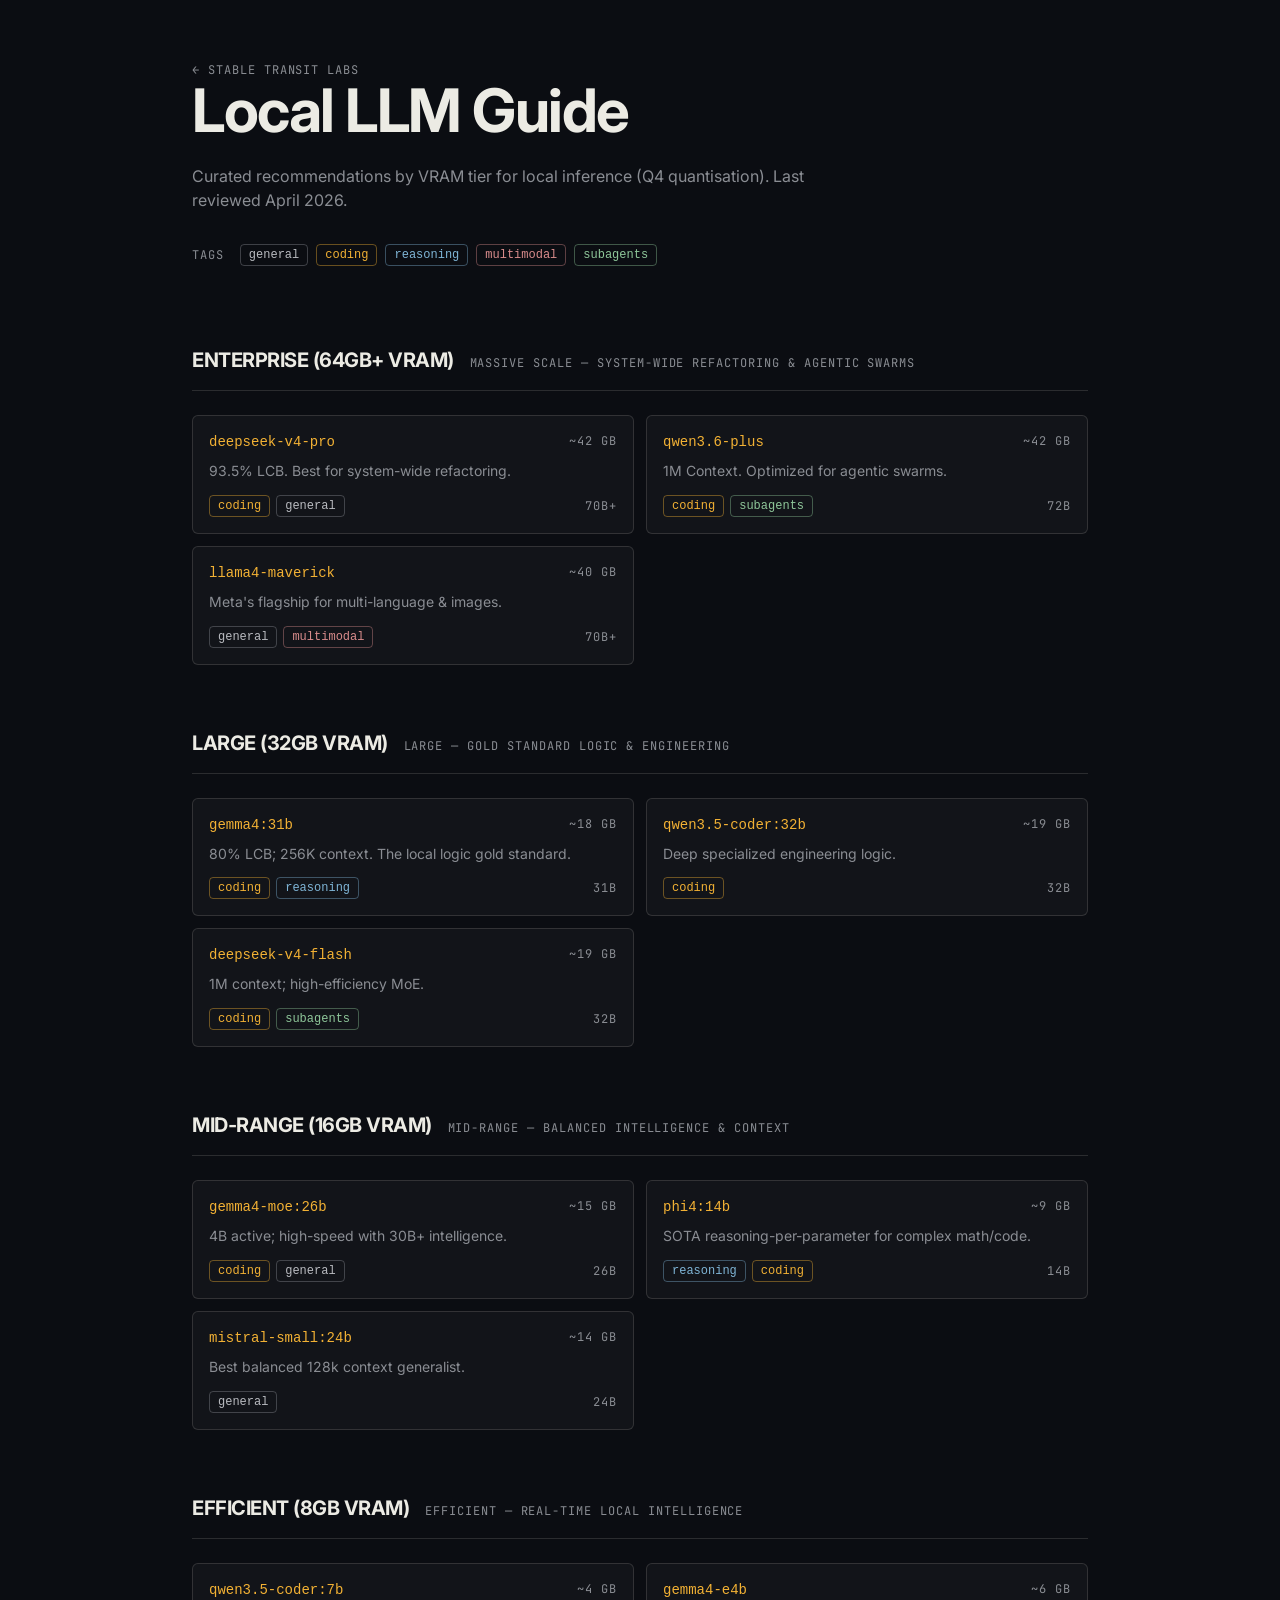
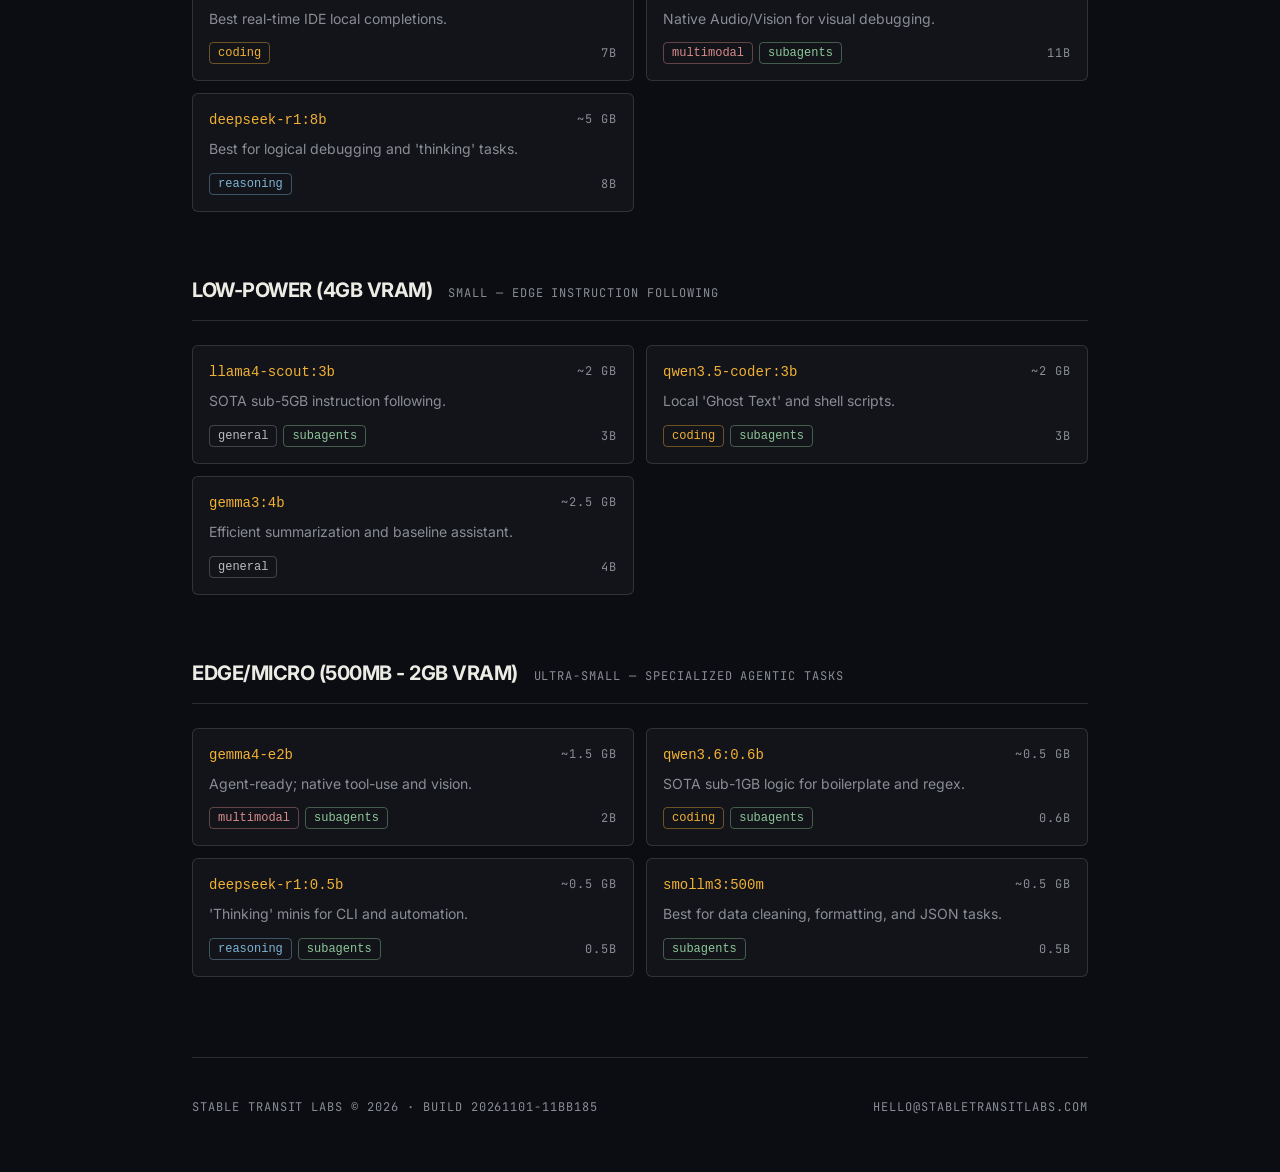
==== commit 9395f548: "deploy: sync from monorepo com-stabletransitlabs/www (11bb185) [ TL;DR ] - terminus mark in the head" ====
--- a/guide/index.html
+++ b/guide/index.html
@@ -1 +1 @@
-<!DOCTYPE html><html lang="en"><head><meta name="build" content="20261101-48a3dbd"><meta charset="utf-8"><link rel="icon" type="image/svg+xml" href="/favicon.svg"><meta name="viewport" content="width=device-width"><meta name="generator" content="Astro v7.4.4"><title>Local LLM Guide | Stable Transit Labs</title><meta name="description" content="A curated guide to small local language models by VRAM tier, from 0.5 GB edge models to 64 GB+ workstations."><link rel="preconnect" href="https://fonts.googleapis.com"><link rel="preconnect" href="https://fonts.gstatic.com" crossorigin><link href="https://fonts.googleapis.com/css2?family=Inter:wght@400;600;700&family=JetBrains+Mono:wght@400;700&display=swap" rel="stylesheet"><!-- visit counts: goatcounter only, cookieless, so no consent banner is needed; the endpoint is public --><script data-goatcounter="https://stabletransitlabs.goatcounter.com/count" async src="//gc.zgo.at/count.js"></script><link rel="stylesheet" href="/assets/Base.Bc2Kb2ad.css"></head><body><main class="min-h-screen px-6 py-14"><div class="max-w-4xl mx-auto space-y-20"><header class="space-y-6"><a href="/" class="label hover:text-[var(--amber)]">&larr; Stable Transit Labs</a><h1 class="text-4xl md:text-6xl font-bold tracking-tight">Local LLM Guide</h1><p class="text-[var(--mute)] max-w-2xl">Curated recommendations by VRAM tier for local inference (Q4 quantisation). Last reviewed April 2026.</p><div class="flex flex-wrap items-center gap-2 pt-2"><span class="label mr-2">tags</span><span class="px-2 py-0.5 rounded text-xs font-mono border border-[#8a8d93]/40 text-[#b9bbc0]">general</span><span class="px-2 py-0.5 rounded text-xs font-mono border border-[#f2b134]/40 text-[#f2b134]">coding</span><span class="px-2 py-0.5 rounded text-xs font-mono border border-[#7fb5d6]/40 text-[#7fb5d6]">reasoning</span><span class="px-2 py-0.5 rounded text-xs font-mono border border-[#d98c8c]/40 text-[#d98c8c]">multimodal</span><span class="px-2 py-0.5 rounded text-xs font-mono border border-[#8fc79a]/40 text-[#8fc79a]">subagents</span></div></header><section class="space-y-16"><div class="space-y-6"><div class="flex flex-wrap items-baseline gap-x-4 gap-y-1 border-b border-[var(--line)] pb-4"><h2 class="text-xl font-bold tracking-tight">ENTERPRISE (64GB+ VRAM)</h2><span class="label normal-case">massive scale — system-wide refactoring &amp; agentic swarms</span></div><div class="grid grid-cols-1 md:grid-cols-2 gap-3"><div class="card p-4"><div class="flex items-start justify-between gap-3 mb-2"><code class="font-mono text-sm text-[var(--amber)] break-all">deepseek-v4-pro</code><span class="shrink-0 label">~42 GB</span></div><p class="text-sm text-[var(--mute)] mb-3 leading-relaxed">93.5% LCB. Best for system-wide refactoring.</p><div class="flex items-center justify-between"><div class="flex flex-wrap gap-1.5"><span class="px-2 py-0.5 rounded text-xs font-mono border border-[#f2b134]/40 text-[#f2b134]">coding</span><span class="px-2 py-0.5 rounded text-xs font-mono border border-[#8a8d93]/40 text-[#b9bbc0]">general</span></div><span class="label">70B+</span></div></div><div class="card p-4"><div class="flex items-start justify-between gap-3 mb-2"><code class="font-mono text-sm text-[var(--amber)] break-all">qwen3.6-plus</code><span class="shrink-0 label">~42 GB</span></div><p class="text-sm text-[var(--mute)] mb-3 leading-relaxed">1M Context. Optimized for agentic swarms.</p><div class="flex items-center justify-between"><div class="flex flex-wrap gap-1.5"><span class="px-2 py-0.5 rounded text-xs font-mono border border-[#f2b134]/40 text-[#f2b134]">coding</span><span class="px-2 py-0.5 rounded text-xs font-mono border border-[#8fc79a]/40 text-[#8fc79a]">subagents</span></div><span class="label">72B</span></div></div><div class="card p-4"><div class="flex items-start justify-between gap-3 mb-2"><code class="font-mono text-sm text-[var(--amber)] break-all">llama4-maverick</code><span class="shrink-0 label">~40 GB</span></div><p class="text-sm text-[var(--mute)] mb-3 leading-relaxed">Meta&#39;s flagship for multi-language &amp; images.</p><div class="flex items-center justify-between"><div class="flex flex-wrap gap-1.5"><span class="px-2 py-0.5 rounded text-xs font-mono border border-[#8a8d93]/40 text-[#b9bbc0]">general</span><span class="px-2 py-0.5 rounded text-xs font-mono border border-[#d98c8c]/40 text-[#d98c8c]">multimodal</span></div><span class="label">70B+</span></div></div></div></div><div class="space-y-6"><div class="flex flex-wrap items-baseline gap-x-4 gap-y-1 border-b border-[var(--line)] pb-4"><h2 class="text-xl font-bold tracking-tight">LARGE (32GB VRAM)</h2><span class="label normal-case">large — gold standard logic &amp; engineering</span></div><div class="grid grid-cols-1 md:grid-cols-2 gap-3"><div class="card p-4"><div class="flex items-start justify-between gap-3 mb-2"><code class="font-mono text-sm text-[var(--amber)] break-all">gemma4:31b</code><span class="shrink-0 label">~18 GB</span></div><p class="text-sm text-[var(--mute)] mb-3 leading-relaxed">80% LCB; 256K context. The local logic gold standard.</p><div class="flex items-center justify-between"><div class="flex flex-wrap gap-1.5"><span class="px-2 py-0.5 rounded text-xs font-mono border border-[#f2b134]/40 text-[#f2b134]">coding</span><span class="px-2 py-0.5 rounded text-xs font-mono border border-[#7fb5d6]/40 text-[#7fb5d6]">reasoning</span></div><span class="label">31B</span></div></div><div class="card p-4"><div class="flex items-start justify-between gap-3 mb-2"><code class="font-mono text-sm text-[var(--amber)] break-all">qwen3.5-coder:32b</code><span class="shrink-0 label">~19 GB</span></div><p class="text-sm text-[var(--mute)] mb-3 leading-relaxed">Deep specialized engineering logic.</p><div class="flex items-center justify-between"><div class="flex flex-wrap gap-1.5"><span class="px-2 py-0.5 rounded text-xs font-mono border border-[#f2b134]/40 text-[#f2b134]">coding</span></div><span class="label">32B</span></div></div><div class="card p-4"><div class="flex items-start justify-between gap-3 mb-2"><code class="font-mono text-sm text-[var(--amber)] break-all">deepseek-v4-flash</code><span class="shrink-0 label">~19 GB</span></div><p class="text-sm text-[var(--mute)] mb-3 leading-relaxed">1M context; high-efficiency MoE.</p><div class="flex items-center justify-between"><div class="flex flex-wrap gap-1.5"><span class="px-2 py-0.5 rounded text-xs font-mono border border-[#f2b134]/40 text-[#f2b134]">coding</span><span class="px-2 py-0.5 rounded text-xs font-mono border border-[#8fc79a]/40 text-[#8fc79a]">subagents</span></div><span class="label">32B</span></div></div></div></div><div class="space-y-6"><div class="flex flex-wrap items-baseline gap-x-4 gap-y-1 border-b border-[var(--line)] pb-4"><h2 class="text-xl font-bold tracking-tight">MID-RANGE (16GB VRAM)</h2><span class="label normal-case">mid-range — balanced intelligence &amp; context</span></div><div class="grid grid-cols-1 md:grid-cols-2 gap-3"><div class="card p-4"><div class="flex items-start justify-between gap-3 mb-2"><code class="font-mono text-sm text-[var(--amber)] break-all">gemma4-moe:26b</code><span class="shrink-0 label">~15 GB</span></div><p class="text-sm text-[var(--mute)] mb-3 leading-relaxed">4B active; high-speed with 30B+ intelligence.</p><div class="flex items-center justify-between"><div class="flex flex-wrap gap-1.5"><span class="px-2 py-0.5 rounded text-xs font-mono border border-[#f2b134]/40 text-[#f2b134]">coding</span><span class="px-2 py-0.5 rounded text-xs font-mono border border-[#8a8d93]/40 text-[#b9bbc0]">general</span></div><span class="label">26B</span></div></div><div class="card p-4"><div class="flex items-start justify-between gap-3 mb-2"><code class="font-mono text-sm text-[var(--amber)] break-all">phi4:14b</code><span class="shrink-0 label">~9 GB</span></div><p class="text-sm text-[var(--mute)] mb-3 leading-relaxed">SOTA reasoning-per-parameter for complex math/code.</p><div class="flex items-center justify-between"><div class="flex flex-wrap gap-1.5"><span class="px-2 py-0.5 rounded text-xs font-mono border border-[#7fb5d6]/40 text-[#7fb5d6]">reasoning</span><span class="px-2 py-0.5 rounded text-xs font-mono border border-[#f2b134]/40 text-[#f2b134]">coding</span></div><span class="label">14B</span></div></div><div class="card p-4"><div class="flex items-start justify-between gap-3 mb-2"><code class="font-mono text-sm text-[var(--amber)] break-all">mistral-small:24b</code><span class="shrink-0 label">~14 GB</span></div><p class="text-sm text-[var(--mute)] mb-3 leading-relaxed">Best balanced 128k context generalist.</p><div class="flex items-center justify-between"><div class="flex flex-wrap gap-1.5"><span class="px-2 py-0.5 rounded text-xs font-mono border border-[#8a8d93]/40 text-[#b9bbc0]">general</span></div><span class="label">24B</span></div></div></div></div><div class="space-y-6"><div class="flex flex-wrap items-baseline gap-x-4 gap-y-1 border-b border-[var(--line)] pb-4"><h2 class="text-xl font-bold tracking-tight">EFFICIENT (8GB VRAM)</h2><span class="label normal-case">efficient — real-time local intelligence</span></div><div class="grid grid-cols-1 md:grid-cols-2 gap-3"><div class="card p-4"><div class="flex items-start justify-between gap-3 mb-2"><code class="font-mono text-sm text-[var(--amber)] break-all">qwen3.5-coder:7b</code><span class="shrink-0 label">~4 GB</span></div><p class="text-sm text-[var(--mute)] mb-3 leading-relaxed">Best real-time IDE local completions.</p><div class="flex items-center justify-between"><div class="flex flex-wrap gap-1.5"><span class="px-2 py-0.5 rounded text-xs font-mono border border-[#f2b134]/40 text-[#f2b134]">coding</span></div><span class="label">7B</span></div></div><div class="card p-4"><div class="flex items-start justify-between gap-3 mb-2"><code class="font-mono text-sm text-[var(--amber)] break-all">gemma4-e4b</code><span class="shrink-0 label">~6 GB</span></div><p class="text-sm text-[var(--mute)] mb-3 leading-relaxed">Native Audio/Vision for visual debugging.</p><div class="flex items-center justify-between"><div class="flex flex-wrap gap-1.5"><span class="px-2 py-0.5 rounded text-xs font-mono border border-[#d98c8c]/40 text-[#d98c8c]">multimodal</span><span class="px-2 py-0.5 rounded text-xs font-mono border border-[#8fc79a]/40 text-[#8fc79a]">subagents</span></div><span class="label">11B</span></div></div><div class="card p-4"><div class="flex items-start justify-between gap-3 mb-2"><code class="font-mono text-sm text-[var(--amber)] break-all">deepseek-r1:8b</code><span class="shrink-0 label">~5 GB</span></div><p class="text-sm text-[var(--mute)] mb-3 leading-relaxed">Best for logical debugging and &#39;thinking&#39; tasks.</p><div class="flex items-center justify-between"><div class="flex flex-wrap gap-1.5"><span class="px-2 py-0.5 rounded text-xs font-mono border border-[#7fb5d6]/40 text-[#7fb5d6]">reasoning</span></div><span class="label">8B</span></div></div></div></div><div class="space-y-6"><div class="flex flex-wrap items-baseline gap-x-4 gap-y-1 border-b border-[var(--line)] pb-4"><h2 class="text-xl font-bold tracking-tight">LOW-POWER (4GB VRAM)</h2><span class="label normal-case">small — edge instruction following</span></div><div class="grid grid-cols-1 md:grid-cols-2 gap-3"><div class="card p-4"><div class="flex items-start justify-between gap-3 mb-2"><code class="font-mono text-sm text-[var(--amber)] break-all">llama4-scout:3b</code><span class="shrink-0 label">~2 GB</span></div><p class="text-sm text-[var(--mute)] mb-3 leading-relaxed">SOTA sub-5GB instruction following.</p><div class="flex items-center justify-between"><div class="flex flex-wrap gap-1.5"><span class="px-2 py-0.5 rounded text-xs font-mono border border-[#8a8d93]/40 text-[#b9bbc0]">general</span><span class="px-2 py-0.5 rounded text-xs font-mono border border-[#8fc79a]/40 text-[#8fc79a]">subagents</span></div><span class="label">3B</span></div></div><div class="card p-4"><div class="flex items-start justify-between gap-3 mb-2"><code class="font-mono text-sm text-[var(--amber)] break-all">qwen3.5-coder:3b</code><span class="shrink-0 label">~2 GB</span></div><p class="text-sm text-[var(--mute)] mb-3 leading-relaxed">Local &#39;Ghost Text&#39; and shell scripts.</p><div class="flex items-center justify-between"><div class="flex flex-wrap gap-1.5"><span class="px-2 py-0.5 rounded text-xs font-mono border border-[#f2b134]/40 text-[#f2b134]">coding</span><span class="px-2 py-0.5 rounded text-xs font-mono border border-[#8fc79a]/40 text-[#8fc79a]">subagents</span></div><span class="label">3B</span></div></div><div class="card p-4"><div class="flex items-start justify-between gap-3 mb-2"><code class="font-mono text-sm text-[var(--amber)] break-all">gemma3:4b</code><span class="shrink-0 label">~2.5 GB</span></div><p class="text-sm text-[var(--mute)] mb-3 leading-relaxed">Efficient summarization and baseline assistant.</p><div class="flex items-center justify-between"><div class="flex flex-wrap gap-1.5"><span class="px-2 py-0.5 rounded text-xs font-mono border border-[#8a8d93]/40 text-[#b9bbc0]">general</span></div><span class="label">4B</span></div></div></div></div><div class="space-y-6"><div class="flex flex-wrap items-baseline gap-x-4 gap-y-1 border-b border-[var(--line)] pb-4"><h2 class="text-xl font-bold tracking-tight">EDGE/MICRO (500MB - 2GB VRAM)</h2><span class="label normal-case">ultra-small — specialized agentic tasks</span></div><div class="grid grid-cols-1 md:grid-cols-2 gap-3"><div class="card p-4"><div class="flex items-start justify-between gap-3 mb-2"><code class="font-mono text-sm text-[var(--amber)] break-all">gemma4-e2b</code><span class="shrink-0 label">~1.5 GB</span></div><p class="text-sm text-[var(--mute)] mb-3 leading-relaxed">Agent-ready; native tool-use and vision.</p><div class="flex items-center justify-between"><div class="flex flex-wrap gap-1.5"><span class="px-2 py-0.5 rounded text-xs font-mono border border-[#d98c8c]/40 text-[#d98c8c]">multimodal</span><span class="px-2 py-0.5 rounded text-xs font-mono border border-[#8fc79a]/40 text-[#8fc79a]">subagents</span></div><span class="label">2B</span></div></div><div class="card p-4"><div class="flex items-start justify-between gap-3 mb-2"><code class="font-mono text-sm text-[var(--amber)] break-all">qwen3.6:0.6b</code><span class="shrink-0 label">~0.5 GB</span></div><p class="text-sm text-[var(--mute)] mb-3 leading-relaxed">SOTA sub-1GB logic for boilerplate and regex.</p><div class="flex items-center justify-between"><div class="flex flex-wrap gap-1.5"><span class="px-2 py-0.5 rounded text-xs font-mono border border-[#f2b134]/40 text-[#f2b134]">coding</span><span class="px-2 py-0.5 rounded text-xs font-mono border border-[#8fc79a]/40 text-[#8fc79a]">subagents</span></div><span class="label">0.6B</span></div></div><div class="card p-4"><div class="flex items-start justify-between gap-3 mb-2"><code class="font-mono text-sm text-[var(--amber)] break-all">deepseek-r1:0.5b</code><span class="shrink-0 label">~0.5 GB</span></div><p class="text-sm text-[var(--mute)] mb-3 leading-relaxed">&#39;Thinking&#39; minis for CLI and automation.</p><div class="flex items-center justify-between"><div class="flex flex-wrap gap-1.5"><span class="px-2 py-0.5 rounded text-xs font-mono border border-[#7fb5d6]/40 text-[#7fb5d6]">reasoning</span><span class="px-2 py-0.5 rounded text-xs font-mono border border-[#8fc79a]/40 text-[#8fc79a]">subagents</span></div><span class="label">0.5B</span></div></div><div class="card p-4"><div class="flex items-start justify-between gap-3 mb-2"><code class="font-mono text-sm text-[var(--amber)] break-all">smollm3:500m</code><span class="shrink-0 label">~0.5 GB</span></div><p class="text-sm text-[var(--mute)] mb-3 leading-relaxed">Best for data cleaning, formatting, and JSON tasks.</p><div class="flex items-center justify-between"><div class="flex flex-wrap gap-1.5"><span class="px-2 py-0.5 rounded text-xs font-mono border border-[#8fc79a]/40 text-[#8fc79a]">subagents</span></div><span class="label">0.5B</span></div></div></div></div></section><footer class="pt-10 border-t border-[var(--line)] flex flex-wrap items-baseline justify-between gap-3"><span class="label">Stable Transit Labs &copy; 2026 &middot; build 20261101-48a3dbd</span><a href="mailto:hello@stabletransitlabs.com" class="label hover:text-[var(--amber)]">hello@stabletransitlabs.com</a></footer></div></main></body></html>+<!DOCTYPE html><html lang="en"><head><meta name="build" content="20261101-11bb185"><meta charset="utf-8"><link rel="icon" type="image/svg+xml" href="/favicon.svg"><meta name="viewport" content="width=device-width"><meta name="generator" content="Astro v7.4.4"><title>Local LLM Guide | Stable Transit Labs</title><meta name="description" content="A curated guide to small local language models by VRAM tier, from 0.5 GB edge models to 64 GB+ workstations."><link rel="preconnect" href="https://fonts.googleapis.com"><link rel="preconnect" href="https://fonts.gstatic.com" crossorigin><link href="https://fonts.googleapis.com/css2?family=Inter:wght@400;600;700&family=JetBrains+Mono:wght@400;700&display=swap" rel="stylesheet"><!-- visit counts: goatcounter only, cookieless, so no consent banner is needed; the endpoint is public --><script data-goatcounter="https://stabletransitlabs.goatcounter.com/count" async src="//gc.zgo.at/count.js"></script><link rel="stylesheet" href="/assets/Base.Bc2Kb2ad.css"></head><body><main class="min-h-screen px-6 py-14"><div class="max-w-4xl mx-auto space-y-20"><header class="space-y-6"><a href="/" class="label hover:text-[var(--amber)]">&larr; Stable Transit Labs</a><h1 class="text-4xl md:text-6xl font-bold tracking-tight">Local LLM Guide</h1><p class="text-[var(--mute)] max-w-2xl">Curated recommendations by VRAM tier for local inference (Q4 quantisation). Last reviewed April 2026.</p><div class="flex flex-wrap items-center gap-2 pt-2"><span class="label mr-2">tags</span><span class="px-2 py-0.5 rounded text-xs font-mono border border-[#8a8d93]/40 text-[#b9bbc0]">general</span><span class="px-2 py-0.5 rounded text-xs font-mono border border-[#f2b134]/40 text-[#f2b134]">coding</span><span class="px-2 py-0.5 rounded text-xs font-mono border border-[#7fb5d6]/40 text-[#7fb5d6]">reasoning</span><span class="px-2 py-0.5 rounded text-xs font-mono border border-[#d98c8c]/40 text-[#d98c8c]">multimodal</span><span class="px-2 py-0.5 rounded text-xs font-mono border border-[#8fc79a]/40 text-[#8fc79a]">subagents</span></div></header><section class="space-y-16"><div class="space-y-6"><div class="flex flex-wrap items-baseline gap-x-4 gap-y-1 border-b border-[var(--line)] pb-4"><h2 class="text-xl font-bold tracking-tight">ENTERPRISE (64GB+ VRAM)</h2><span class="label normal-case">massive scale — system-wide refactoring &amp; agentic swarms</span></div><div class="grid grid-cols-1 md:grid-cols-2 gap-3"><div class="card p-4"><div class="flex items-start justify-between gap-3 mb-2"><code class="font-mono text-sm text-[var(--amber)] break-all">deepseek-v4-pro</code><span class="shrink-0 label">~42 GB</span></div><p class="text-sm text-[var(--mute)] mb-3 leading-relaxed">93.5% LCB. Best for system-wide refactoring.</p><div class="flex items-center justify-between"><div class="flex flex-wrap gap-1.5"><span class="px-2 py-0.5 rounded text-xs font-mono border border-[#f2b134]/40 text-[#f2b134]">coding</span><span class="px-2 py-0.5 rounded text-xs font-mono border border-[#8a8d93]/40 text-[#b9bbc0]">general</span></div><span class="label">70B+</span></div></div><div class="card p-4"><div class="flex items-start justify-between gap-3 mb-2"><code class="font-mono text-sm text-[var(--amber)] break-all">qwen3.6-plus</code><span class="shrink-0 label">~42 GB</span></div><p class="text-sm text-[var(--mute)] mb-3 leading-relaxed">1M Context. Optimized for agentic swarms.</p><div class="flex items-center justify-between"><div class="flex flex-wrap gap-1.5"><span class="px-2 py-0.5 rounded text-xs font-mono border border-[#f2b134]/40 text-[#f2b134]">coding</span><span class="px-2 py-0.5 rounded text-xs font-mono border border-[#8fc79a]/40 text-[#8fc79a]">subagents</span></div><span class="label">72B</span></div></div><div class="card p-4"><div class="flex items-start justify-between gap-3 mb-2"><code class="font-mono text-sm text-[var(--amber)] break-all">llama4-maverick</code><span class="shrink-0 label">~40 GB</span></div><p class="text-sm text-[var(--mute)] mb-3 leading-relaxed">Meta&#39;s flagship for multi-language &amp; images.</p><div class="flex items-center justify-between"><div class="flex flex-wrap gap-1.5"><span class="px-2 py-0.5 rounded text-xs font-mono border border-[#8a8d93]/40 text-[#b9bbc0]">general</span><span class="px-2 py-0.5 rounded text-xs font-mono border border-[#d98c8c]/40 text-[#d98c8c]">multimodal</span></div><span class="label">70B+</span></div></div></div></div><div class="space-y-6"><div class="flex flex-wrap items-baseline gap-x-4 gap-y-1 border-b border-[var(--line)] pb-4"><h2 class="text-xl font-bold tracking-tight">LARGE (32GB VRAM)</h2><span class="label normal-case">large — gold standard logic &amp; engineering</span></div><div class="grid grid-cols-1 md:grid-cols-2 gap-3"><div class="card p-4"><div class="flex items-start justify-between gap-3 mb-2"><code class="font-mono text-sm text-[var(--amber)] break-all">gemma4:31b</code><span class="shrink-0 label">~18 GB</span></div><p class="text-sm text-[var(--mute)] mb-3 leading-relaxed">80% LCB; 256K context. The local logic gold standard.</p><div class="flex items-center justify-between"><div class="flex flex-wrap gap-1.5"><span class="px-2 py-0.5 rounded text-xs font-mono border border-[#f2b134]/40 text-[#f2b134]">coding</span><span class="px-2 py-0.5 rounded text-xs font-mono border border-[#7fb5d6]/40 text-[#7fb5d6]">reasoning</span></div><span class="label">31B</span></div></div><div class="card p-4"><div class="flex items-start justify-between gap-3 mb-2"><code class="font-mono text-sm text-[var(--amber)] break-all">qwen3.5-coder:32b</code><span class="shrink-0 label">~19 GB</span></div><p class="text-sm text-[var(--mute)] mb-3 leading-relaxed">Deep specialized engineering logic.</p><div class="flex items-center justify-between"><div class="flex flex-wrap gap-1.5"><span class="px-2 py-0.5 rounded text-xs font-mono border border-[#f2b134]/40 text-[#f2b134]">coding</span></div><span class="label">32B</span></div></div><div class="card p-4"><div class="flex items-start justify-between gap-3 mb-2"><code class="font-mono text-sm text-[var(--amber)] break-all">deepseek-v4-flash</code><span class="shrink-0 label">~19 GB</span></div><p class="text-sm text-[var(--mute)] mb-3 leading-relaxed">1M context; high-efficiency MoE.</p><div class="flex items-center justify-between"><div class="flex flex-wrap gap-1.5"><span class="px-2 py-0.5 rounded text-xs font-mono border border-[#f2b134]/40 text-[#f2b134]">coding</span><span class="px-2 py-0.5 rounded text-xs font-mono border border-[#8fc79a]/40 text-[#8fc79a]">subagents</span></div><span class="label">32B</span></div></div></div></div><div class="space-y-6"><div class="flex flex-wrap items-baseline gap-x-4 gap-y-1 border-b border-[var(--line)] pb-4"><h2 class="text-xl font-bold tracking-tight">MID-RANGE (16GB VRAM)</h2><span class="label normal-case">mid-range — balanced intelligence &amp; context</span></div><div class="grid grid-cols-1 md:grid-cols-2 gap-3"><div class="card p-4"><div class="flex items-start justify-between gap-3 mb-2"><code class="font-mono text-sm text-[var(--amber)] break-all">gemma4-moe:26b</code><span class="shrink-0 label">~15 GB</span></div><p class="text-sm text-[var(--mute)] mb-3 leading-relaxed">4B active; high-speed with 30B+ intelligence.</p><div class="flex items-center justify-between"><div class="flex flex-wrap gap-1.5"><span class="px-2 py-0.5 rounded text-xs font-mono border border-[#f2b134]/40 text-[#f2b134]">coding</span><span class="px-2 py-0.5 rounded text-xs font-mono border border-[#8a8d93]/40 text-[#b9bbc0]">general</span></div><span class="label">26B</span></div></div><div class="card p-4"><div class="flex items-start justify-between gap-3 mb-2"><code class="font-mono text-sm text-[var(--amber)] break-all">phi4:14b</code><span class="shrink-0 label">~9 GB</span></div><p class="text-sm text-[var(--mute)] mb-3 leading-relaxed">SOTA reasoning-per-parameter for complex math/code.</p><div class="flex items-center justify-between"><div class="flex flex-wrap gap-1.5"><span class="px-2 py-0.5 rounded text-xs font-mono border border-[#7fb5d6]/40 text-[#7fb5d6]">reasoning</span><span class="px-2 py-0.5 rounded text-xs font-mono border border-[#f2b134]/40 text-[#f2b134]">coding</span></div><span class="label">14B</span></div></div><div class="card p-4"><div class="flex items-start justify-between gap-3 mb-2"><code class="font-mono text-sm text-[var(--amber)] break-all">mistral-small:24b</code><span class="shrink-0 label">~14 GB</span></div><p class="text-sm text-[var(--mute)] mb-3 leading-relaxed">Best balanced 128k context generalist.</p><div class="flex items-center justify-between"><div class="flex flex-wrap gap-1.5"><span class="px-2 py-0.5 rounded text-xs font-mono border border-[#8a8d93]/40 text-[#b9bbc0]">general</span></div><span class="label">24B</span></div></div></div></div><div class="space-y-6"><div class="flex flex-wrap items-baseline gap-x-4 gap-y-1 border-b border-[var(--line)] pb-4"><h2 class="text-xl font-bold tracking-tight">EFFICIENT (8GB VRAM)</h2><span class="label normal-case">efficient — real-time local intelligence</span></div><div class="grid grid-cols-1 md:grid-cols-2 gap-3"><div class="card p-4"><div class="flex items-start justify-between gap-3 mb-2"><code class="font-mono text-sm text-[var(--amber)] break-all">qwen3.5-coder:7b</code><span class="shrink-0 label">~4 GB</span></div><p class="text-sm text-[var(--mute)] mb-3 leading-relaxed">Best real-time IDE local completions.</p><div class="flex items-center justify-between"><div class="flex flex-wrap gap-1.5"><span class="px-2 py-0.5 rounded text-xs font-mono border border-[#f2b134]/40 text-[#f2b134]">coding</span></div><span class="label">7B</span></div></div><div class="card p-4"><div class="flex items-start justify-between gap-3 mb-2"><code class="font-mono text-sm text-[var(--amber)] break-all">gemma4-e4b</code><span class="shrink-0 label">~6 GB</span></div><p class="text-sm text-[var(--mute)] mb-3 leading-relaxed">Native Audio/Vision for visual debugging.</p><div class="flex items-center justify-between"><div class="flex flex-wrap gap-1.5"><span class="px-2 py-0.5 rounded text-xs font-mono border border-[#d98c8c]/40 text-[#d98c8c]">multimodal</span><span class="px-2 py-0.5 rounded text-xs font-mono border border-[#8fc79a]/40 text-[#8fc79a]">subagents</span></div><span class="label">11B</span></div></div><div class="card p-4"><div class="flex items-start justify-between gap-3 mb-2"><code class="font-mono text-sm text-[var(--amber)] break-all">deepseek-r1:8b</code><span class="shrink-0 label">~5 GB</span></div><p class="text-sm text-[var(--mute)] mb-3 leading-relaxed">Best for logical debugging and &#39;thinking&#39; tasks.</p><div class="flex items-center justify-between"><div class="flex flex-wrap gap-1.5"><span class="px-2 py-0.5 rounded text-xs font-mono border border-[#7fb5d6]/40 text-[#7fb5d6]">reasoning</span></div><span class="label">8B</span></div></div></div></div><div class="space-y-6"><div class="flex flex-wrap items-baseline gap-x-4 gap-y-1 border-b border-[var(--line)] pb-4"><h2 class="text-xl font-bold tracking-tight">LOW-POWER (4GB VRAM)</h2><span class="label normal-case">small — edge instruction following</span></div><div class="grid grid-cols-1 md:grid-cols-2 gap-3"><div class="card p-4"><div class="flex items-start justify-between gap-3 mb-2"><code class="font-mono text-sm text-[var(--amber)] break-all">llama4-scout:3b</code><span class="shrink-0 label">~2 GB</span></div><p class="text-sm text-[var(--mute)] mb-3 leading-relaxed">SOTA sub-5GB instruction following.</p><div class="flex items-center justify-between"><div class="flex flex-wrap gap-1.5"><span class="px-2 py-0.5 rounded text-xs font-mono border border-[#8a8d93]/40 text-[#b9bbc0]">general</span><span class="px-2 py-0.5 rounded text-xs font-mono border border-[#8fc79a]/40 text-[#8fc79a]">subagents</span></div><span class="label">3B</span></div></div><div class="card p-4"><div class="flex items-start justify-between gap-3 mb-2"><code class="font-mono text-sm text-[var(--amber)] break-all">qwen3.5-coder:3b</code><span class="shrink-0 label">~2 GB</span></div><p class="text-sm text-[var(--mute)] mb-3 leading-relaxed">Local &#39;Ghost Text&#39; and shell scripts.</p><div class="flex items-center justify-between"><div class="flex flex-wrap gap-1.5"><span class="px-2 py-0.5 rounded text-xs font-mono border border-[#f2b134]/40 text-[#f2b134]">coding</span><span class="px-2 py-0.5 rounded text-xs font-mono border border-[#8fc79a]/40 text-[#8fc79a]">subagents</span></div><span class="label">3B</span></div></div><div class="card p-4"><div class="flex items-start justify-between gap-3 mb-2"><code class="font-mono text-sm text-[var(--amber)] break-all">gemma3:4b</code><span class="shrink-0 label">~2.5 GB</span></div><p class="text-sm text-[var(--mute)] mb-3 leading-relaxed">Efficient summarization and baseline assistant.</p><div class="flex items-center justify-between"><div class="flex flex-wrap gap-1.5"><span class="px-2 py-0.5 rounded text-xs font-mono border border-[#8a8d93]/40 text-[#b9bbc0]">general</span></div><span class="label">4B</span></div></div></div></div><div class="space-y-6"><div class="flex flex-wrap items-baseline gap-x-4 gap-y-1 border-b border-[var(--line)] pb-4"><h2 class="text-xl font-bold tracking-tight">EDGE/MICRO (500MB - 2GB VRAM)</h2><span class="label normal-case">ultra-small — specialized agentic tasks</span></div><div class="grid grid-cols-1 md:grid-cols-2 gap-3"><div class="card p-4"><div class="flex items-start justify-between gap-3 mb-2"><code class="font-mono text-sm text-[var(--amber)] break-all">gemma4-e2b</code><span class="shrink-0 label">~1.5 GB</span></div><p class="text-sm text-[var(--mute)] mb-3 leading-relaxed">Agent-ready; native tool-use and vision.</p><div class="flex items-center justify-between"><div class="flex flex-wrap gap-1.5"><span class="px-2 py-0.5 rounded text-xs font-mono border border-[#d98c8c]/40 text-[#d98c8c]">multimodal</span><span class="px-2 py-0.5 rounded text-xs font-mono border border-[#8fc79a]/40 text-[#8fc79a]">subagents</span></div><span class="label">2B</span></div></div><div class="card p-4"><div class="flex items-start justify-between gap-3 mb-2"><code class="font-mono text-sm text-[var(--amber)] break-all">qwen3.6:0.6b</code><span class="shrink-0 label">~0.5 GB</span></div><p class="text-sm text-[var(--mute)] mb-3 leading-relaxed">SOTA sub-1GB logic for boilerplate and regex.</p><div class="flex items-center justify-between"><div class="flex flex-wrap gap-1.5"><span class="px-2 py-0.5 rounded text-xs font-mono border border-[#f2b134]/40 text-[#f2b134]">coding</span><span class="px-2 py-0.5 rounded text-xs font-mono border border-[#8fc79a]/40 text-[#8fc79a]">subagents</span></div><span class="label">0.6B</span></div></div><div class="card p-4"><div class="flex items-start justify-between gap-3 mb-2"><code class="font-mono text-sm text-[var(--amber)] break-all">deepseek-r1:0.5b</code><span class="shrink-0 label">~0.5 GB</span></div><p class="text-sm text-[var(--mute)] mb-3 leading-relaxed">&#39;Thinking&#39; minis for CLI and automation.</p><div class="flex items-center justify-between"><div class="flex flex-wrap gap-1.5"><span class="px-2 py-0.5 rounded text-xs font-mono border border-[#7fb5d6]/40 text-[#7fb5d6]">reasoning</span><span class="px-2 py-0.5 rounded text-xs font-mono border border-[#8fc79a]/40 text-[#8fc79a]">subagents</span></div><span class="label">0.5B</span></div></div><div class="card p-4"><div class="flex items-start justify-between gap-3 mb-2"><code class="font-mono text-sm text-[var(--amber)] break-all">smollm3:500m</code><span class="shrink-0 label">~0.5 GB</span></div><p class="text-sm text-[var(--mute)] mb-3 leading-relaxed">Best for data cleaning, formatting, and JSON tasks.</p><div class="flex items-center justify-between"><div class="flex flex-wrap gap-1.5"><span class="px-2 py-0.5 rounded text-xs font-mono border border-[#8fc79a]/40 text-[#8fc79a]">subagents</span></div><span class="label">0.5B</span></div></div></div></div></section><footer class="pt-10 border-t border-[var(--line)] flex flex-wrap items-baseline justify-between gap-3"><span class="label">Stable Transit Labs &copy; 2026 &middot; build 20261101-11bb185</span><a href="mailto:hello@stabletransitlabs.com" class="label hover:text-[var(--amber)]">hello@stabletransitlabs.com</a></footer></div></main></body></html>
